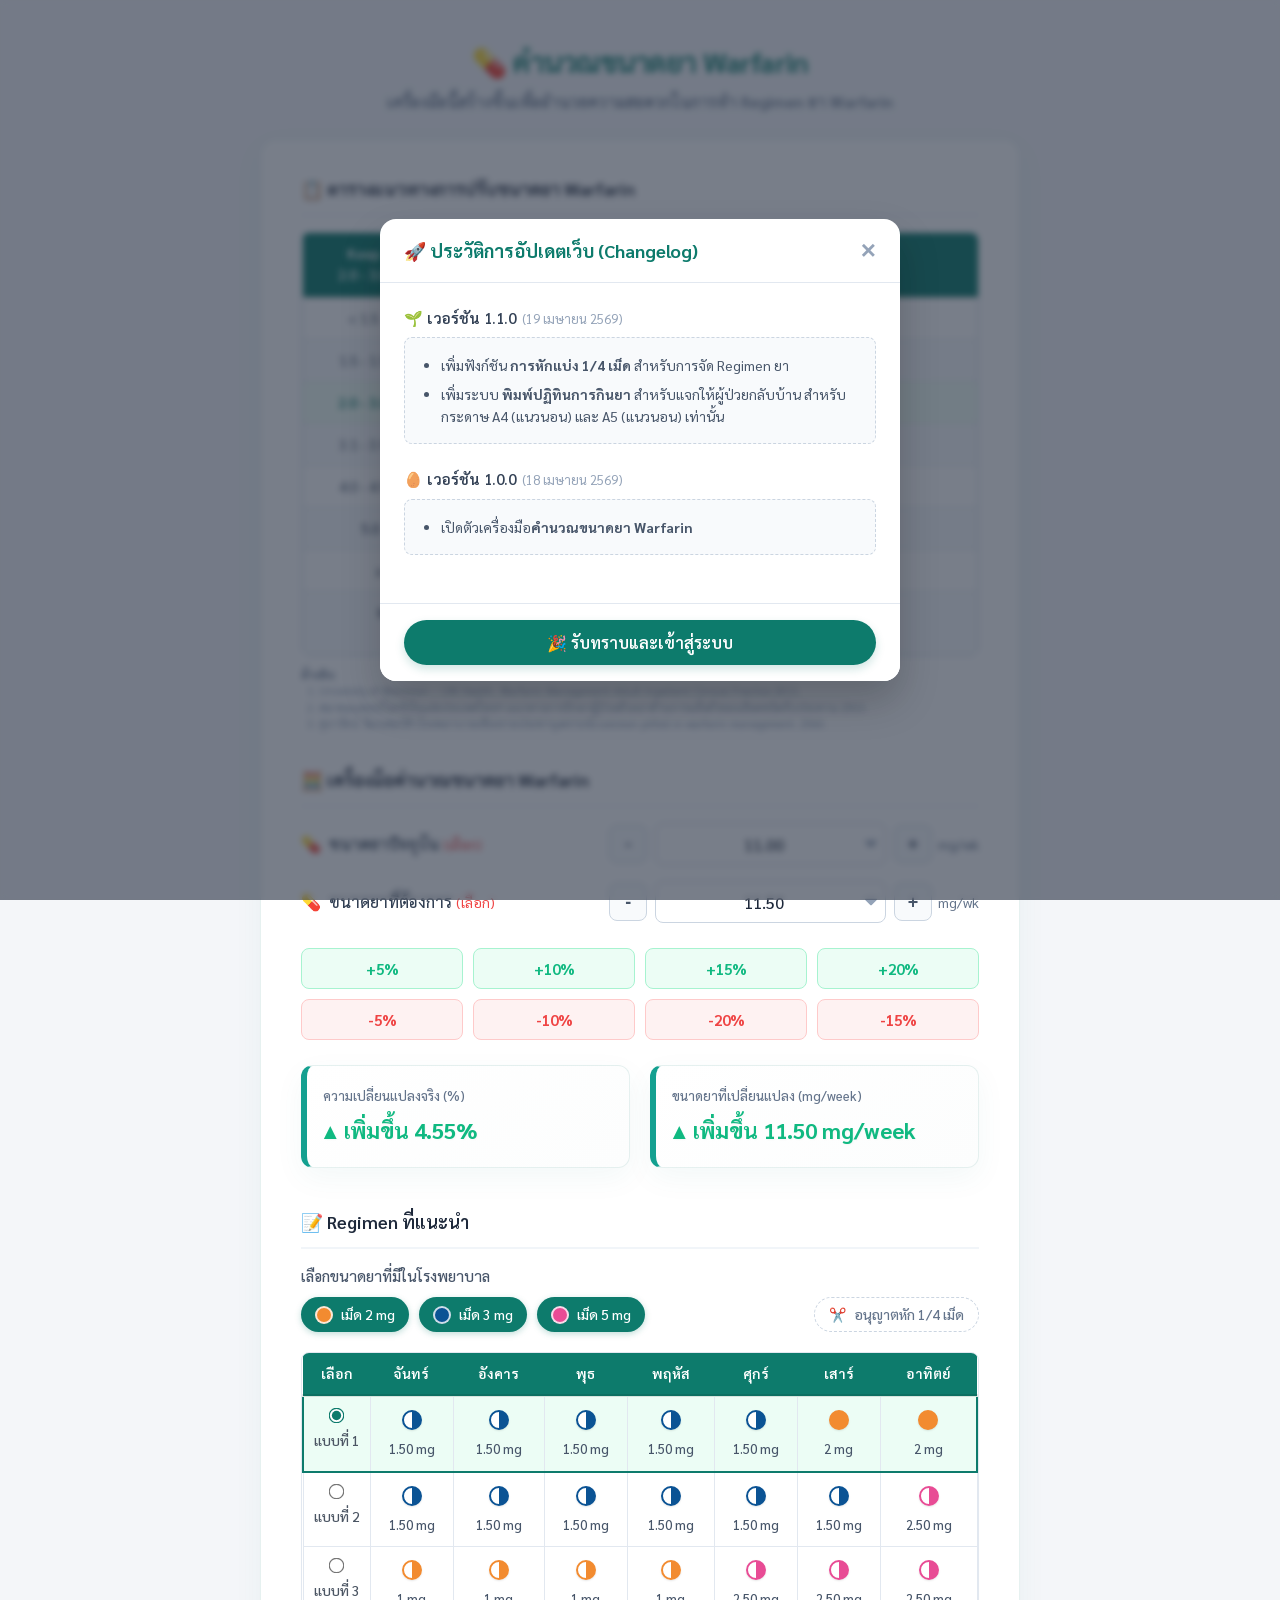
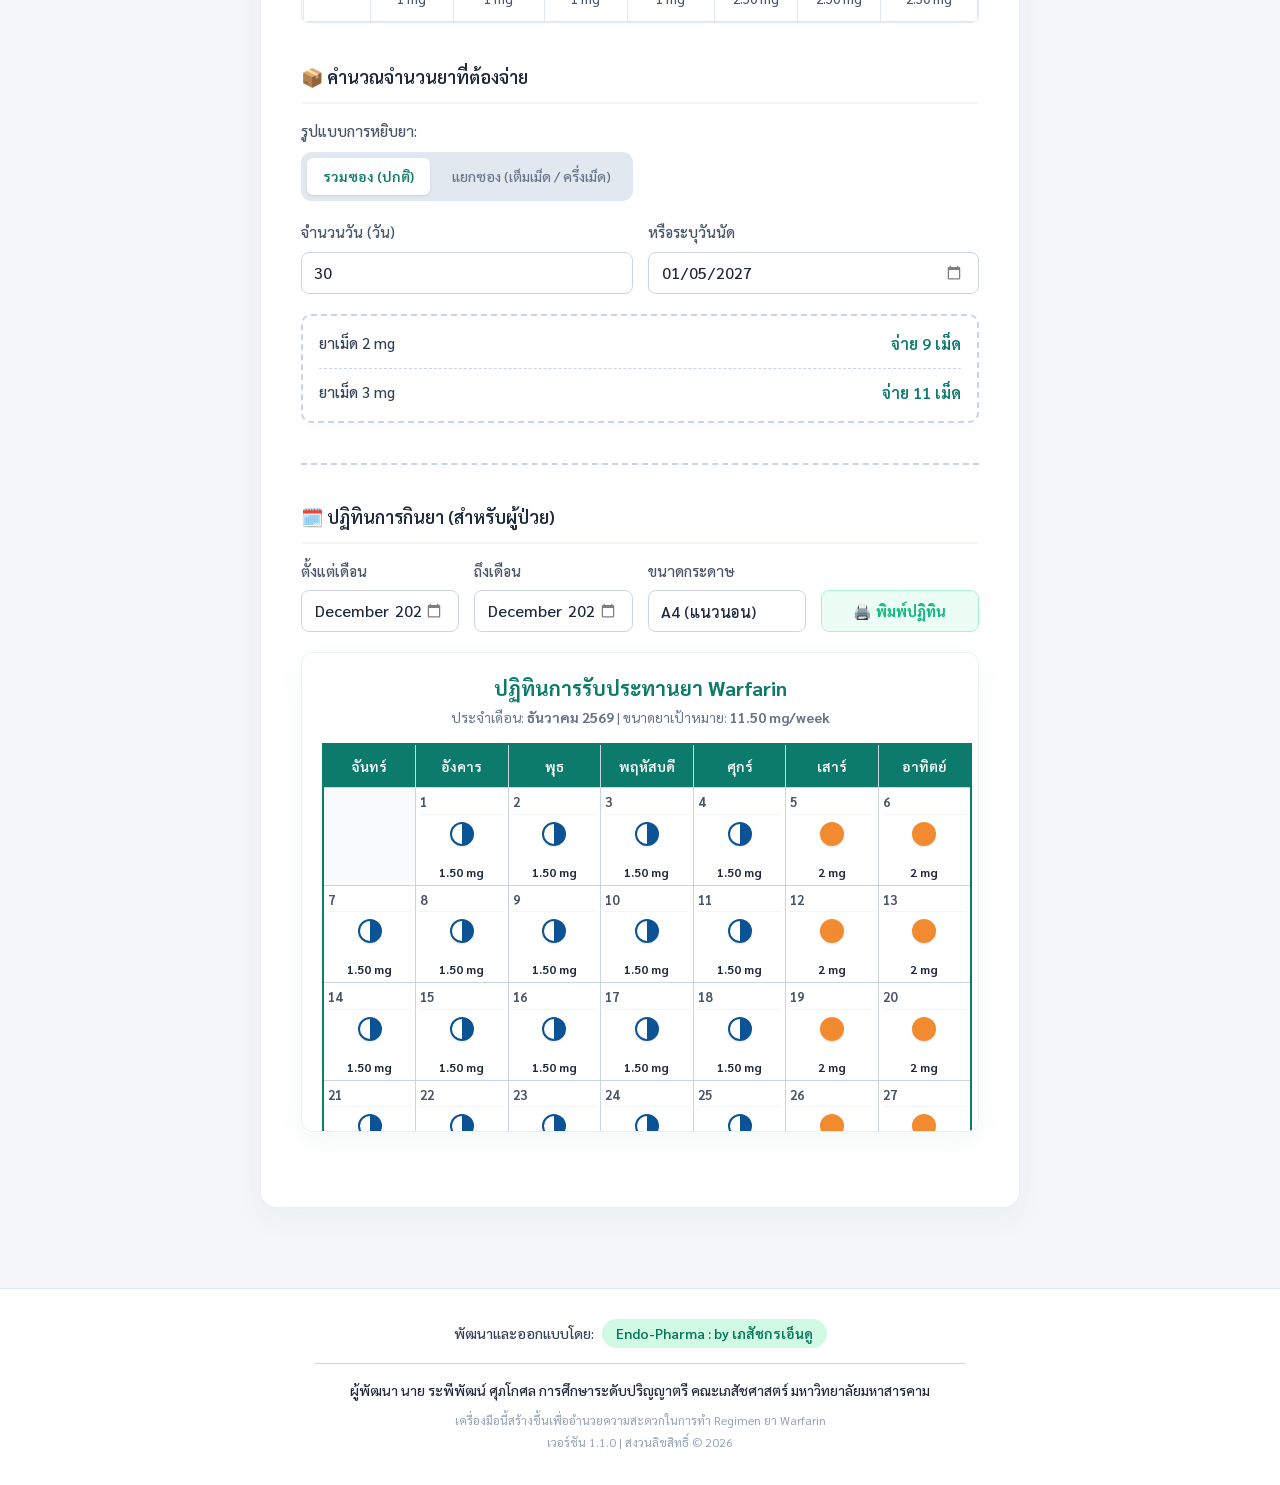
==== Index.html @ ad275bf5 "Add files via upload" ====
<!DOCTYPE html>
<html lang="th">
<head>
    <meta charset="UTF-8">
    <meta name="viewport" content="width=device-width, initial-scale=1.0">
    <title>Warfarin Dose Calculator | ระบบคำนวณขนาดยา Warfarin </title>
    <link href="https://fonts.googleapis.com/css2?family=Sarabun:wght@300;400;500;600;700&display=swap" rel="stylesheet">
    <link rel="stylesheet" href="Assets/CSS/style.css">
    <link rel="icon" type="image/png" sizes="192x192" href="Assets/Images/logo-endo.png">
    <link rel="apple-touch-icon" sizes="180x180" href="Assets/Images/logo-endo.png">
    <link rel="icon" type="image/png" sizes="512x512" href="Assets/Images/logo-endo.png">
</head>
<body>

    <div class="main-header">
        <h1>💊 คำนวณขนาดยา Warfarin</h1>
        <p>เครื่องมือนี้สร้างขึ้นเพื่ออำนวยความสะดวกในการทำ Regimen ยา Warfarin</p>
    </div>

    <div class="calculator-container">

        <div class="guideline-section">
            <div class="guideline-title">📋 ตารางแนวทางการปรับขนาดยา Warfarin</div>
            <div class="table-responsive">
                <table class="guideline-table">
                    <thead>
                        <tr>
                            <th>Keep<br>2.0 - 3.0</th>
                            <th>Keep<br>2.5 - 3.5</th>
                            <th>แนวทางการปรับยา Warfarin</th>
                        </tr>
                    </thead>
                    <tbody>
                        <tr><td>&lt; 1.5</td><td>&lt; 1.9</td><td>เพิ่มขนาดยา 10 - 20 %</td></tr>
                        <tr><td>1.5 - 1.9</td><td>1.9 - 2.4</td><td>เพิ่มขนาดยา 5 - 10 %</td></tr>
                        <tr class="highlight-row"><td>2.0 - 3.0</td><td>2.5 - 3.5</td><td><strong>ใช้ยาขนาดเดิม</strong></td></tr>
                        <tr><td>3.1 - 3.9</td><td>3.6 - 4.5</td><td>ลดขนาดยา 5 - 10 %</td></tr>
                        <tr><td>4.0 - 4.9</td><td>4.6 - 4.9</td><td>Hold 1 day + ลดขนาดยา 10 %</td></tr>
                        <tr><td colspan="2" class="merged-cell">5.0 - 8.9 no Bleeding</td><td>Omit 1 - 2 doses + Vitamin K 1 mg orally</td></tr>
                        <tr><td colspan="2" class="merged-cell">&ge; 9 no Bleeding</td><td>Vitamin K 5 - 10 mg orally</td></tr>
                        <tr><td colspan="2" class="merged-cell">Major Bleeding<br>Any INR</td><td>Vitamin K 10 mg IV plus FFP<br><span class="text-small">Repeat Vitamin K q 12 hr if needed</span></td></tr>
                    </tbody>
                </table>
            </div>
            <div class="references">
                <p><strong>อ้างอิง:</strong></p>
                <ol>
                    <li>University of Wisconsin – UW Health. Warfarin Management-Adult-Inpatient Clinical Practice 2011.</li>
                    <li>สมาคมแพทย์โรคหัวใจแห่งประเทศไทยฯ แนวทางการรักษาผู้ป่วยด้วยยาต้านการแข็งตัวของเลือดชนิดรับประทาน 2553.</li>
                    <li>สุภารัตน์ วัฒนสมบัติ (โรงพยาบาลเชียงรายประชานุเคราะห์) common pitfall in warfarin management. 2560.</li>
                </ol>
            </div>
        </div>
        <div class="guideline-title">🧮 เครื่องมือคำนวณขนาดยา Warfarin</div>
        <div class="input-section">
            <div class="input-row">
                <label for="currentDose"><span class="medical-icon">💊</span> ขนาดยาปัจจุบัน <span class="text-red">(เลือก)</span></label>
                <div class="select-group">
                    <button class="btn-step" onclick="stepDose('currentDose', -0.5)">-</button>
                    <select id="currentDose"></select>
                    <button class="btn-step" onclick="stepDose('currentDose', 0.5)">+</button>
                    <span class="unit">mg/wk</span>
                </div>
            </div>

            <div class="input-row">
                <label for="targetDose"><span class="medical-icon">💊</span> ขนาดยาที่ต้องการ <span class="text-red">(เลือก)</span></label>
                <div class="select-group">
                    <button class="btn-step" onclick="stepDose('targetDose', -0.5)">-</button>
                    <select id="targetDose"></select>
                    <button class="btn-step" onclick="stepDose('targetDose', 0.5)">+</button>
                    <span class="unit">mg/wk</span>
                </div>
            </div>
        </div>

        <div class="button-grid">
            <button class="btn-pct btn-increase" onclick="applyPercent(5)">+5%</button>
            <button class="btn-pct btn-increase" onclick="applyPercent(10)">+10%</button>
            <button class="btn-pct btn-increase" onclick="applyPercent(15)">+15%</button>
            <button class="btn-pct btn-increase" onclick="applyPercent(20)">+20%</button>

            <button class="btn-pct btn-decrease" onclick="applyPercent(-5)">-5%</button>
            <button class="btn-pct btn-decrease" onclick="applyPercent(-10)">-10%</button>
            <button class="btn-pct btn-decrease" onclick="applyPercent(-20)">-20%</button>
            <button class="btn-pct btn-decrease" onclick="applyPercent(-15)">-15%</button>
        </div>

        <div class="results-container">
            <div class="result-card">
                <p>ความเปลี่ยนแปลงจริง (%)</p>
                <h3 id="actualPercent">-</h3>
            </div>
            <div class="result-card">
                <p>ขนาดยาที่เปลี่ยนแปลง (mg/week)</p>
                <h3 id="newDoseDisplay">-</h3>
            </div>
        </div>

        <div class="regimen-wrapper">
            <h3 class="regimen-title">📝 Regimen ที่แนะนำ</h3>

            <div class="pill-selection-text">เลือกขนาดยาที่มีในโรงพยาบาล</div>
            <div class="pill-selectors">
                <label class="pill-checkbox-label active" id="lbl-pill-2">
                    <input type="checkbox" id="chk-2" checked onchange="updatePillState(2)">
                    <div class="pill-icon" style="background-color: #f28b30;"></div>
                    <span>เม็ด 2 mg</span>
                </label>
                <label class="pill-checkbox-label active" id="lbl-pill-3">
                    <input type="checkbox" id="chk-3" checked onchange="updatePillState(3)">
                    <div class="pill-icon" style="background-color: #0b5394;"></div>
                    <span>เม็ด 3 mg</span>
                </label>
                <label class="pill-checkbox-label active" id="lbl-pill-5">
                    <input type="checkbox" id="chk-5" checked onchange="updatePillState(5)">
                    <div class="pill-icon" style="background-color: #e84c95;"></div>
                    <span>เม็ด 5 mg</span>
                </label>
                <label class="quarter-toggle">
                    <input type="checkbox" id="chk-quarter" onchange="updateRegimens(parseFloat(document.getElementById('targetDose').value))">
                    <div class="quarter-btn-content">
                        <span class="quarter-icon">✂️</span>
                        <span>อนุญาตหัก 1/4 เม็ด</span>
                    </div>
                </label>
            </div>

            <div class="table-responsive">
                <table class="regimen-table">
                    <thead>
                        <tr>
                            <th>เลือก</th>
                            <th>จันทร์</th>
                            <th>อังคาร</th>
                            <th>พุธ</th>
                            <th>พฤหัส</th>
                            <th>ศุกร์</th>
                            <th>เสาร์</th>
                            <th>อาทิตย์</th>
                        </tr>
                    </thead>
                    <tbody id="regimen-tbody">
                        </tbody>
                </table>
            </div>
        </div>

        <div class="dispense-wrapper">
            <h3 class="regimen-title">📦 คำนวณจำนวนยาที่ต้องจ่าย</h3>

            <div class="dispense-options">
                <label class="dispense-options-label">รูปแบบการหยิบยา:</label>
                <div class="toggle-group">
                    <input type="radio" id="dispense-combine" name="dispenseType" value="combine" checked onchange="calculateDispense()">
                    <label for="dispense-combine" class="toggle-btn">รวมซอง (ปกติ)</label>

                    <input type="radio" id="dispense-separate" name="dispenseType" value="separate" onchange="calculateDispense()">
                    <label for="dispense-separate" class="toggle-btn">แยกซอง (เต็มเม็ด / ครึ่งเม็ด)</label>
                </div>
            </div>

            <div class="dispense-inputs">
                <div class="input-group">
                    <label for="dispenseDays">จำนวนวัน (วัน)</label>
                    <input type="number" id="dispenseDays" min="1" value="30" oninput="updateDateFromDays()">
                </div>
                <div class="input-group">
                    <label for="dispenseDate">หรือระบุวันนัด</label>
                    <input type="date" id="dispenseDate" onchange="updateDaysFromDate()">
                </div>
            </div>

            <div id="dispenseResult" class="dispense-result-container">
                </div>
        </div>
        <div class="calendar-wrapper no-print">
            <h3 class="regimen-title">🗓️ ปฏิทินการกินยา (สำหรับผู้ป่วย)</h3>

            <div class="dispense-inputs" style="align-items: flex-end; flex-wrap: wrap; gap: 15px;">
                <div class="input-group" style="flex: 1; min-width: 120px;">
                    <label for="startMonth">ตั้งแต่เดือน</label>
                    <input type="month" id="startMonth" onchange="generateCalendar()">
                </div>
                <div class="input-group" style="flex: 1; min-width: 120px;">
                    <label for="endMonth">ถึงเดือน</label>
                    <input type="month" id="endMonth" onchange="generateCalendar()">
                </div>
                <div class="input-group" style="flex: 1; min-width: 120px;">
                    <label for="paperSize">ขนาดกระดาษ</label>
                    <select id="paperSize">
                        <option value="A4">A4 (แนวนอน)</option>
                        <option value="A5">A5 (แนวนอน)</option>
                    </select>
                </div>
                <div class="input-group" style="flex: 1; min-width: 120px;">
                    <button class="btn-pct btn-increase" style="height: 42px; width: 100%;" onclick="printCalendar()">🖨️ พิมพ์ปฏิทิน</button>
                </div>
            </div>
        </div>

        <div id="calendar-print-area">
            <div style="text-align:center; padding: 40px; color:#64748b; font-size: 16px;">
                กรุณากด "คำนวณขนาดยา" ก่อนเพื่อสร้างปฏิทินครับ 💊
            </div>
        </div>

    </div>

    <footer class="main-footer">
        <div class="footer-content">
            <p>พัฒนาและออกแบบโดย: <span class="highlight-green">Endo-Pharma : by เภสัชกรเอ็นดู</span></p>
            <p class="developer-info">ผู้พัฒนา นาย ระพีพัฒน์ ศุภโกศล การศึกษาระดับปริญญาตรี คณะเภสัชศาสตร์ มหาวิทยาลัยมหาสารคาม</p>
            <p class="footer-note">เครื่องมือนี้สร้างขึ้นเพื่ออำนวยความสะดวกในการทำ Regimen ยา Warfarin</p>
            <p class="footer-version">เวอร์ชัน 1.1.0 | สงวนลิขสิทธิ์ © 2026</p>
        </div>
    </footer>

    <div id="changelogModal" class="modal-overlay">
        <div class="changelog-modal">
            <div class="modal-header">
                <h2>🚀 ประวัติการอัปเดตเว็บ (Changelog)</h2>
                <button class="close-modal" onclick="closeChangelog()">&times;</button>
            </div>
            <div class="modal-body">

                <div class="version-header">
                    <span class="version-title">🌱 เวอร์ชัน 1.1.0</span> <span class="version-date">(19 เมษายน 2569)</span>
                </div>
                <div class="version-box box-dashed">
                    <ul>
                        <li>เพิ่มฟังก์ชัน <strong>การหักแบ่ง 1/4 เม็ด</strong> สำหรับการจัด Regimen ยา</li>
                        <li>เพิ่มระบบ <strong>พิมพ์ปฏิทินการกินยา</strong> สำหรับแจกให้ผู้ป่วยกลับบ้าน สำหรับกระดาษ A4 (แนวนอน) และ A5 (แนวนอน) เท่านั้น</li>
                    </ul>
                </div>

                <div class="version-header">
                    <span class="version-title">🥚 เวอร์ชัน 1.0.0</span> <span class="version-date">(18 เมษายน 2569)</span>
                </div>
                <div class="version-box box-dashed">
                    <ul>
                        <li>เปิดตัวเครื่องมือ<strong>คำนวณขนาดยา Warfarin</strong></li>
                    </ul>
                </div>

            </div>
            <div class="modal-footer">
                <button class="btn-acknowledge" onclick="closeChangelog()">🎉 รับทราบและเข้าสู่ระบบ</button>
            </div>
        </div>
    </div>
    <script src="Assets/JS/script.js"></script>
</body>
</html>
---- Assets/CSS/style.css ----
:root {
    /* โทนสีหลัก Clinical Modern */
    --primary-color: #0d7b6c;
    --secondary-color: #14a090;
    --bg-color: #f4f6f9;
    --box-bg: #ffffff;
    --text-color: #334155;
    --text-muted: #64748b;
    --border-color: #e2e8f0;
    --border-radius: 12px;
    --input-radius: 8px;
    --table-header-bg: #f8fafc;
    --highlight-bg: #f0fdf4;
    --footer-text: #94a3b8;
    --red-text: #ef4444;
    --green-text: #10b981;
}

body {
    font-family: 'Sarabun', sans-serif;
    background-color: var(--bg-color);
    color: var(--text-color);
    display: flex;
    flex-direction: column;
    align-items: center;
    min-height: 100vh;
    margin: 0;
    padding: 0;
    font-size: 16px;
    line-height: 1.5;
}

/* --- ส่วนหัวข้อเว็บ --- */
.main-header {
    text-align: center;
    padding: 40px 20px 25px 20px;
    width: 100%;
    box-sizing: border-box;
}

.main-header h1 {
    color: var(--primary-color);
    margin: 0;
    font-size: 28px;
    font-weight: 600;
    letter-spacing: -0.5px;
}

.main-header p {
    color: var(--text-muted);
    margin: 8px 0 0 0;
    font-size: 16px;
    font-weight: 500;
}

/* --- กล่องเนื้อหาหลัก --- */
.calculator-container {
    background-color: var(--box-bg);
    max-width: 760px;
    width: 100%;
    padding: 35px 40px;
    border-radius: 16px;
    box-shadow: 0 10px 30px rgba(13, 123, 108, 0.05);
    border: 1px solid rgba(13, 123, 108, 0.1);
    box-sizing: border-box;
    margin-bottom: 40px;
    overflow-x: hidden;
}

/* --- หัวข้อ Section --- */
.guideline-title, .regimen-title {
    font-size: 18px;
    font-weight: 600;
    color: #1e293b;
    margin-bottom: 16px;
    text-align: left;
    border-bottom: 2px solid #f1f5f9;
    padding-bottom: 12px;
    display: flex;
    align-items: center;
    gap: 8px;
}

.guideline-section { margin-bottom: 35px; }
.regimen-wrapper { margin-top: 40px; }
.dispense-wrapper { margin-top: 40px; }

/* --- ตาราง Guideline และ Regimen --- */
.table-responsive {
    overflow-x: auto;
    border-radius: 8px;
    border: 1px solid var(--border-color);
    box-shadow: 0 1px 2px rgba(0,0,0,0.02);
}

.guideline-table, .regimen-table {
    width: 100%;
    border-collapse: collapse;
    font-size: 14px;
    text-align: center;
    white-space: nowrap;
}

.guideline-table th, .guideline-table td,
.regimen-table th, .regimen-table td {
    border: 1px solid var(--border-color);
}

/* ตกแต่งหัวตาราง */
.guideline-table th, .regimen-table th {
    background-color: var(--primary-color);
    color: #ffffff;
    font-weight: 600;
    padding: 10px 12px;
    border: none;
    border-bottom: 3px solid rgba(0, 0, 0, 0.1);
}

.guideline-table td { padding: 10px 12px; background-color: #ffffff; color: #475569; }
.guideline-table tr:nth-child(even) td { background-color: #f8fafc; }

/* Hover Effect สำหรับตาราง */
.guideline-table tbody tr:hover, .regimen-table tbody tr:hover {
    background-color: var(--highlight-bg);
    transition: background-color 0.2s ease;
}

.highlight-row td { background-color: var(--highlight-bg) !important; color: var(--primary-color); font-weight: 600;}
.merged-cell { font-weight: 500; }
.text-small { font-size: 12px; color: var(--text-muted); }

/* ส่วนอ้างอิง */
.references { margin-top: 12px; font-size: 11px; color: #94a3b8; line-height: 1.3; }
.references p { margin: 0 0 2px 0; color: #64748b; font-weight: 500; font-size: 11px; }
.references ol { margin: 0; padding-left: 18px; }
.references li { margin-bottom: 2px; }

/* --- ส่วน Input กรอกข้อมูล --- */
.input-section { margin-bottom: 25px; }
.input-row { display: flex; align-items: center; justify-content: space-between; margin-bottom: 16px; }
.input-row label { font-size: 16px; font-weight: 500; flex: 1; white-space: nowrap; color: #334155; }
.medical-icon { margin-right: 4px; }
.text-red { color: var(--red-text); font-size: 14px; font-weight: 400; }

.select-group { display: flex; align-items: center; gap: 8px; flex: 1.2; min-width: 0; }

/* ปุ่มบวกลบ */
.btn-step {
    background-color: #f8fafc; color: #475569; border: 1px solid #cbd5e1;
    border-radius: var(--input-radius); width: 38px; height: 38px; font-size: 18px; font-weight: bold;
    display: flex; align-items: center; justify-content: center; cursor: pointer;
    transition: all 0.2s; flex-shrink: 0;
}
.btn-step:hover { background-color: #e2e8f0; color: #0f172a; border-color: #94a3b8; }
.btn-step:active { transform: scale(0.95); }

/* =========================================
   อัปเดต: ตกแต่งช่องกรอกตัวเลข วันที่ และเดือน
   ========================================= */
input[type="number"],
input[type="date"],
input[type="month"],
select {
    -webkit-appearance: none; /* บังคับให้ iOS ไม่ใช้สไตล์เก่าของตัวเอง */
    -moz-appearance: none;
    appearance: none;
    background-color: #fff;
    border: 1px solid #cbd5e1;
    border-radius: var(--input-radius);
    font-family: 'Sarabun', sans-serif;
    font-size: 16px;
    padding: 8px 12px;
    height: 42px;
    transition: all 0.2s;
    box-sizing: border-box;
    color: #1e293b;
    font-weight: 500;
    min-width: 0;
    width: 100%;
}

/* กรณีช่องที่เป็นวันที่/เดือน ให้มี cursor: pointer เพื่อให้รู้ว่ากดได้ */
input[type="date"],
input[type="month"] {
    cursor: pointer;
}

input:focus,
select:focus {
    outline: none;
    border-color: var(--primary-color);
    box-shadow: 0 0 0 3px rgba(13, 123, 108, 0.15);
    background-color: #f8fafc; /* พื้นหลังสว่างขึ้นนิดนึงเวลาพิมพ์/เลือก */
}

/* =========================================
   การปรับแต่งเฉพาะสำหรับ Date / Month Picker
   (รองรับ iOS และ Chrome ให้หน้าตาสมูทขึ้น)
   ========================================= */

/* 1. จัดกึ่งกลางข้อความวันที่ใน iOS Safari ให้เป๊ะขึ้น */
input[type="date"]::-webkit-datetime-edit,
input[type="month"]::-webkit-datetime-edit {
    display: flex;
    align-items: center;
    padding-top: 0;
    color: #1e293b;
    line-height: 1.5;
}

/* 2. ปรับแต่งไอคอนปฏิทินที่ติดมากับ Browser (บน Desktop / Android) ให้ดูละมุน */
input[type="date"]::-webkit-calendar-picker-indicator,
input[type="month"]::-webkit-calendar-picker-indicator {
    background-color: transparent;
    cursor: pointer;
    opacity: 0.5;
    transition: opacity 0.2s ease, transform 0.2s ease;
    padding: 4px;
    border-radius: 4px;
    /* แอบปรับสีไอคอนปฏิทินเดิมให้กลืนกับสีหลักของเรา (ถ้า Browser อนุญาต) */
    filter: hue-rotate(160deg) saturate(1.5);
}

/* เอฟเฟกต์ตอนชี้เมาส์ที่ไอคอนปฏิทิน */
input[type="date"]::-webkit-calendar-picker-indicator:hover,
input[type="month"]::-webkit-calendar-picker-indicator:hover {
    opacity: 1;
    background-color: #f1f5f9;
    transform: scale(1.1);
}

/* ซ่อนปุ่มล้างค่า (Clear button) ใน iOS บางรุ่นที่ทำให้เสียทรง */
input[type="date"]::-webkit-clear-button,
input[type="month"]::-webkit-clear-button {
    display: none;
}

.select-group select {
    flex: 1;
    text-align: center;
    background-image: url("data:image/svg+xml;charset=US-ASCII,%3Csvg%20xmlns%3D%22http%3A%2F%2Fwww.w3.org%2F2000%2Fsvg%22%20width%3D%22292.4%22%20height%3D%22292.4%22%3E%3Cpath%20fill%3D%22%2394a3b8%22%20d%3D%22M287%2069.4a17.6%2017.6%200%200%200-13-5.4H18.4c-5%200-9.3%201.8-12.9%205.4A17.6%2017.6%200%200%200%200%2082.2c0%205%201.8%209.3%205.4%2012.9l128%20127.9c3.6%203.6%207.8%205.4%2012.8%205.4s9.2-1.8%2012.8-5.4L287%2095c3.5-3.5%205.4-7.8%205.4-12.8%200-5-1.9-9.2-5.5-12.8z%22%2F%3E%3C%2Fsvg%3E");
    background-repeat: no-repeat;
    background-position: right 8px top 50%;
    background-size: 12px auto;
    padding-right: 25px;
    cursor: pointer;
}

input:focus, select:focus { outline: none; border-color: var(--primary-color); box-shadow: 0 0 0 3px rgba(13, 123, 108, 0.15); }
.unit { font-size: 14px; color: var(--text-muted); white-space: nowrap; margin-left: -2px; }

/* --- ปุ่ม % --- */
.button-grid { display: grid; grid-template-columns: repeat(4, 1fr); gap: 10px; margin-bottom: 25px; }
.btn-pct {
    padding: 10px 0; border: 1px solid transparent; border-radius: var(--input-radius);
    font-family: 'Sarabun', sans-serif; font-size: 15px; font-weight: 700; cursor: pointer; transition: all 0.15s; white-space: nowrap;
}
.btn-pct:active { transform: scale(0.96); }
.btn-increase { background-color: #ecfdf5; color: var(--green-text); border-color: #a7f3d0; }
.btn-decrease { background-color: #fef2f2; color: var(--red-text); border-color: #fecaca; }
.btn-increase:hover { background-color: var(--green-text); color: white; box-shadow: 0 4px 8px rgba(16, 185, 129, 0.25); border-color: var(--green-text); }
.btn-decrease:hover { background-color: var(--red-text); color: white; box-shadow: 0 4px 8px rgba(239, 68, 68, 0.25); border-color: var(--red-text); }

/* --- กล่องแสดงผลลัพธ์ --- */
.results-container { display: grid; grid-template-columns: repeat(2, minmax(0, 1fr)); gap: 20px; margin-bottom: 30px; }
.result-card {
    background: linear-gradient(145deg, #ffffff, #fcfdfd);
    border: 1px solid rgba(13, 123, 108, 0.1); border-left: 6px solid var(--secondary-color); border-radius: 12px;
    padding: 20px 16px; text-align: left; box-shadow: 0 10px 30px rgba(13, 123, 108, 0.05); position: relative; overflow: hidden; transition: transform 0.2s ease;
}
.result-card:hover { transform: translateY(-2px); }

.result-card p, .result-card h3 { white-space: nowrap; } /* ป้องกันข้อความหลุดบรรทัด */
.result-card p { margin: 0 0 8px 0; font-size: 13px; color: #64748b; font-weight: 500; overflow: hidden; text-overflow: ellipsis; }
.result-card h3 { margin: 0; font-size: 22px; font-weight: 700; display: flex; align-items: center; gap: 6px; text-shadow: 1px 1px 2px rgba(0,0,0,0.03); }

/* ไอคอนพื้นหลังกล่องผลลัพธ์ */
.result-card::after { content: ""; position: absolute; bottom: -10px; right: -10px; width: 65px; height: 65px; opacity: 0.05; background-size: contain; background-repeat: no-repeat; pointer-events: none; }
#actualPercent.result-card::after { background-image: url("data:image/svg+xml;charset=UTF-8,%3Csvg%20xmlns%3D%22http%3A%2F%2Fwww.w3.org%2F2000%2Fsvg%22%20viewBox%3D%220%200%20640%20512%22%3E%3Cpath%20fill%3D%22%2314a090%22%20d%3D%22M537.9%2084.2c-13.1-12.9-33.7-12.6-46.4%20.7L384%20202.7l-94.8-103.9c-12.9-14.1-34.9-13.9-47.5%20.3L16.2%20316.5C5.7%20328.3%200%20343.3%200%20358.8%200%20392%2027%20419.1%2060.1%20419.1c15.5%200%2030.5-5.7%2042.3-16.2L200.7%20302l94.8%20103.9c12.9%2014.1%2034.9%2013.9%2047.5-.3l227.3-253.9c12.9-14.1%2034.9-13.9%2047.5.3L634.6%20338c12.9%2014.1%2034.9%2013.9%2047.5-.3l12.1-13.6c13.1-12.9%2013.3-33.8.4-46.9L537.9%2084.2zM224%20192a64%2064%200%201%200-128%200%2064%2064%200%201%200%20128%200zm288%20224a64%2064%200%201%200-128%200%2064%2064%200%201%200%20128%200z%22%2F%3E%3C%2Fsvg%3E"); }
#newDoseDisplay.result-card::after { background-image: url("data:image/svg+xml;charset=UTF-8,%3Csvg%20xmlns%3D%22http%3A%2F%2Fwww.w3.org%2F2000%2Fsvg%22%20viewBox%3D%220%200%20576%20512%22%3E%3Cpath%20fill%3D%22%2314a090%22%20d%3D%22M112%2096c0-17.7%2014.3-32%2032-32h288c17.7%200%2032%2014.3%2032%2032v32H112V96zM464%20128V96c0-35.3-28.7-64-64-64H144c-35.3%200-64%2028.7-64%2064v32h24c-13.3%200-24%2010.7-24%2024v320c0%2035.3%2028.7%2064%2064%2064h288c35.3%200%2064-28.7%2064-64V184c0-13.3-10.7-24-24-24h24zm-24%20320c0%2013.3-10.7%2024-24-24H144c-13.3%200-24-10.7-24-24V184h320v264zM240%20224c0-13.3-10.7-24-24-24h-16c-13.3%200-24%2010.7-24%2024v16c0%2013.3%2010.7%2024%2024%2024h16c13.3%200%2024-10.7%2024-24v-16zm96%200c0-13.3-10.7-24-24-24h-16c-13.3%200-24%2010.7-24%2024v16c0%2013.3%2010.7%2024%2024%2024h16c13.3%200%2024-10.7%2024-24v-16zm96%200c0-13.3-10.7-24-24-24h-16c-13.3%200-24%2010.7-24%2024v16c0%2013.3%2010.7%2024%2024%2024h16c13.3%200%2024-10.7%2024-24v-16zm-192%2080c0-13.3-10.7-24-24-24h-16c-13.3%200-24%2010.7-24%2024v16c0%2013.3%2010.7%2024%2024%2024h16c13.3%200%2024-10.7%2024-24v-16zm96%200c0-13.3-10.7-24-24-24h-16c-13.3%200-24%2010.7-24%2024v16c0%2013.3%2010.7%2024%2024%2024h16c13.3%200%2024-10.7%2024-24v-16zm96%200c0-13.3-10.7-24-24-24h-16c-13.3%200-24%2010.7-24%2024v16c0%2013.3%2010.7%2024%2024%2024h16c13.3%200%2024-10.7%2024-24v-16z%22%2F%3E%3C%2Fsvg%3E"); }

/* --- ส่วน Regimen --- */
.pill-selection-text { font-size: 15px; font-weight: 500; margin-bottom: 10px; color: #475569; }
.pill-selectors { display: flex; gap: 10px; flex-wrap: wrap; margin-bottom: 20px; }
.pill-checkbox-label { display: flex; align-items: center; background-color: #cbd5e1; color: #475569; padding: 6px 14px; border-radius: 20px; cursor: pointer; transition: all 0.2s; font-size: 14px; font-weight: 500; user-select: none; white-space: nowrap; }
.pill-checkbox-label.active { background-color: var(--primary-color); color: white; box-shadow: 0 2px 6px rgba(13, 123, 108, 0.25); }
.pill-checkbox-label input { display: none; }
.pill-icon { width: 14px; height: 14px; border-radius: 50%; border: 2px solid rgba(255,255,255,0.8); margin-right: 8px; }

/* ตาราง Regimen */
.regimen-table td { padding: 12px 6px; vertical-align: top; height: 100%; background-color: #fff; }
.regimen-table th:first-child { width: 10%; text-align: center; }
.regimen-table tbody tr { transition: background-color 0.2s; height: 1px; }

/* แถวที่ถูกเลือก (Selected Regimen) */
.selected-regimen td { background-color: #ecfdf5 !important; border-top: 2px solid var(--primary-color) !important; border-bottom: 2px solid var(--primary-color) !important; }
.selected-regimen td:first-child { border-left: 2px solid var(--primary-color) !important; }
.selected-regimen td:last-child { border-right: 2px solid var(--primary-color) !important; }

.radio-container { display: flex; flex-direction: column; align-items: center; justify-content: flex-start; height: 100%; cursor: pointer; }
.radio-container input[type="radio"] { transform: scale(1.2); cursor: pointer; accent-color: var(--primary-color); margin: 0; }
.radio-container span { margin-top: auto !important; padding-top: 8px; color: #4b5563; font-weight: 500; font-size: 13px; }

.regimen-cell { display: flex; flex-direction: column; align-items: center; justify-content: flex-start; height: 100%; box-sizing: border-box; }
.pill-graphic { width: 20px; height: 20px; border-radius: 50%; display: inline-block; margin: 1px; box-shadow: 0 1px 2px rgba(0,0,0,0.1); }
.pill-empty { width: 20px; height: 20px; border-radius: 50%; display: inline-block; margin: 1px; background-color: transparent; border: 2px dashed #cbd5e1; box-sizing: border-box; }

.dose-text { font-size: 13px; font-weight: 500; color: #475569; margin-top: auto; padding-top: 8px; }
.dose-empty-text { font-size: 13px; font-weight: 500; color: #94a3b8; margin-top: auto; padding-top: 8px; }

/* --- ส่วน Dispense ตัวเลือกซองยา --- */
.dispense-options { margin-bottom: 20px; }
.dispense-options-label { font-size: 15px; font-weight: 500; color: #475569; display: block; margin-bottom: 10px; }

.toggle-group { display: flex; gap: 6px; flex-wrap: wrap; background-color: #e2e8f0; padding: 6px; border-radius: 10px; width: fit-content; }
.toggle-group input[type="radio"] { display: none; }
.toggle-btn { padding: 8px 16px; color: #64748b; border-radius: 6px; font-size: 14px; font-weight: 500; cursor: pointer; transition: all 0.2s; user-select: none; white-space: nowrap; }
.toggle-group input[type="radio"]:checked + .toggle-btn { background-color: #fff; color: var(--primary-color); font-weight: 600; box-shadow: 0 1px 3px rgba(0,0,0,0.1); }

.dispense-inputs { display: flex; gap: 15px; margin-bottom: 20px; }
.dispense-inputs .input-group { flex: 1; display: flex; flex-direction: column; gap: 8px; }
.dispense-inputs label { font-size: 15px; font-weight: 500; color: #475569; white-space: nowrap; }
.dispense-inputs input { width: 100%; height: 42px; }

/* กรอบสรุปการจ่ายยาแบบมีเส้นประ */
.dispense-result-container { background-color: #ffffff; border-radius: 10px; padding: 16px; border: 2px dashed #cbd5e1; box-shadow: 0 4px 15px rgba(0, 0, 0, 0.02); }
.pill-total-item { display: flex; align-items: center; justify-content: space-between; padding: 12px 0; border-bottom: 1px dashed #cbd5e1; }
.pill-total-item:last-child { border-bottom: none; padding-bottom: 0; }
.pill-total-item:first-child { padding-top: 0; }
.pill-total-label { display: flex; align-items: center; gap: 10px; font-weight: 500; font-size: 15px; white-space: nowrap; color: #334155; }
.sub-text-half { font-size: 12px; color: #64748b; background-color: #fff; padding: 2px 6px; border-radius: 4px; border: 1px solid #e2e8f0; margin-left: 6px; font-weight: 400; }
.exact-amount { font-size: 13px; color: #94a3b8; margin-right: 8px; white-space: nowrap; }
.dispense-highlight { font-size: 16px; font-weight: 600; color: var(--primary-color); white-space: nowrap; }

/* --- Footer --- */
.main-footer {
    background-color: #ffffff; /* พื้นหลังสีขาวเต็มแถบตามรูป */
    width: 100%;
    padding: 30px 20px;
    box-sizing: border-box;
    margin-top: 40px; /* ดันให้ห่างจากกล่องคำนวณด้านบน */
    text-align: center;
    border-top: 1px solid #e2e8f0; /* เส้นขอบบางๆ ด้านบนสุดของ Footer */
}

.footer-content {
    max-width: 800px;
    margin: 0 auto;
}

.main-footer p {
    margin: 0 0 6px 0;
    font-size: 14px;
    color: #475569;
}

/* บรรทัดแรก: พัฒนาและออกแบบโดย */
.main-footer p:first-child {
    color: #334155;
    font-weight: 500;
    padding-bottom: 16px; /* ระยะห่างก่อนถึงเส้นคั่น */
    margin-bottom: 16px;
    position: relative;
    display: flex;
    align-items: center;
    justify-content: center;
    flex-wrap: wrap; /* เผื่อในมือถือให้ปัดบรรทัดได้ */
    gap: 8px;
}

/* เส้นคั่นแนวนอนใต้บรรทัดแรก */
.main-footer p:first-child::after {
    content: "";
    position: absolute;
    bottom: 0;
    left: 50%;
    transform: translateX(-50%);
    width: 100%;
    max-width: 650px; /* ความยาวของเส้นคั่นตามรูป */
    height: 1px;
    background-color: #cbd5e1;
}

/* ป้ายชื่อ Endo-Pharma */
.highlight-green {
    background-color: #d1fae5; /* พื้นหลังสีเขียวมิ้นต์ */
    padding: 4px 14px;
    border-radius: 20px; /* ขอบมนเป็นแคปซูล */
    font-weight: 600;
    color: #047857; /* ตัวหนังสือสีเขียวเข้ม */
}

/* ข้อมูลผู้พัฒนา (บรรทัดที่ 2) */
.developer-info {
    font-size: 14px !important;
    color: #1e293b !important; /* สีเทาเข้มเกือบดำตามรูป */
    font-weight: 500;
    margin-bottom: 10px !important;
}

/* หมายเหตุและเวอร์ชัน (บรรทัดที่ 3 และ 4) */
.footer-note, .footer-version {
    font-size: 12px !important;
    color: #94a3b8 !important; /* สีเทาอ่อน */
    margin-bottom: 4px !important;
}

/* --- 📱 Responsive (Mobile) ปรับแต่งสำหรับ Footer --- */
@media (max-width: 600px) {
    .main-footer { padding: 25px 15px; }
    .main-footer p:first-child { font-size: 13px; }
    .highlight-green { padding: 2px 10px; font-size: 12px; }
    .developer-info { font-size: 12px !important; line-height: 1.5; }
    .footer-note, .footer-version { font-size: 11px !important; }
}

/* =========================================
   📱 Responsive (Mobile) ยุบรวมการตั้งค่าทั้งหมด
   ========================================= */
@media (max-width: 600px) {
    body { font-size: 15px; }
    .main-header h1 { font-size: 24px; }
    .main-header p { font-size: 14px; }
    .calculator-container { padding: 24px 16px; margin-bottom: 20px; border-radius: 12px; }

    /* Inputs */
    .input-row { flex-direction: column; align-items: flex-start; gap: 8px; }
    .select-group { width: 100%; gap: 6px; }
    .select-group select { font-size: 15px; padding-right: 20px; }
    .unit { font-size: 13px; }
    .button-grid { gap: 8px; }
    .btn-pct { font-size: 13px; padding: 8px 0; }

    /* Results Dashboard */
    .results-container { gap: 8px; }
    .result-card { padding: 15px 10px; }
    .result-card p { font-size: 10px; letter-spacing: -0.3px; }
    .result-card h3 { font-size: 15px; gap: 4px; }

    /* Tables & Typography */
    .guideline-title, .regimen-title { font-size: 16px; }
    .guideline-table { font-size: 12px; }
    .guideline-table th, .guideline-table td { padding: 8px 6px; }
    .text-small { font-size: 10px; }
    .regimen-table { font-size: 12px; }
    .regimen-table th, .regimen-table td { padding: 8px 4px; }
    .dose-text, .dose-empty-text { font-size: 11px; }
    .pill-graphic, .pill-empty { width: 16px; height: 16px; }
    .radio-container span { font-size: 11px; padding-top: 6px; }
    .radio-container input[type="radio"] { transform: scale(1); }
    .references { font-size: 10px; line-height: 1.2; }
    .references p { font-size: 10px; }

    /* Dispense Mobile */
    .toggle-group { width: 100%; display: grid; grid-template-columns: 1fr 1fr; gap: 4px; padding: 4px; box-sizing: border-box; }
    .toggle-btn { font-size: 10.5px; padding: 10px 4px; text-align: center; letter-spacing: -0.2px; width: 100%; box-sizing: border-box; }
    .dispense-inputs { flex-direction: column; gap: 15px; }
    .pill-total-item { flex-direction: column; align-items: flex-start; gap: 8px; }
    .pill-total-item > div:last-child { width: 100%; display: flex; justify-content: space-between; align-items: center; }

    /* Footer Mobile */
    .main-footer p { font-size: 12px; }
    .developer-info, .footer-note, .footer-version { font-size: 11px; }
}

@media (max-width: 400px) {
    .calculator-container { padding: 15px 12px; }
    .guideline-table { font-size: 11px; }
    .regimen-table { font-size: 11px; }
    .btn-step { width: 34px; height: 34px; font-size: 16px; }
    .result-card p { font-size: 9px; }
    .result-card h3 { font-size: 13px; }
    .toggle-btn { font-size: 9px; padding: 8px 2px; }
}

/* =========================================
   ตกแต่งปุ่ม 1/4 เม็ด
   ========================================= */
.quarter-toggle {
    margin-left: auto; /* ดันปุ่มไปชิดขวา */
    cursor: pointer;
}
.quarter-toggle input {
    display: none; /* ซ่อน Checkbox มาตรฐาน */
}
.quarter-btn-content {
    display: flex; align-items: center; gap: 8px;
    background-color: #fff;
    color: #64748b;
    border: 1px dashed #cbd5e1;
    padding: 6px 14px;
    border-radius: 20px;
    font-size: 14px;
    font-weight: 500;
    transition: all 0.2s ease;
    user-select: none;
}
.quarter-toggle input:checked + .quarter-btn-content {
    background-color: #ecfdf5; /* พื้นหลังสีเขียวอ่อนตอนกด */
    color: var(--primary-color);
    border: 1px solid var(--primary-color);
    box-shadow: 0 2px 8px rgba(13, 123, 108, 0.15);
}
.quarter-toggle:hover .quarter-btn-content {
    border-color: #94a3b8;
}
.quarter-toggle input:checked + .quarter-btn-content .quarter-icon {
    transform: scale(1.1); /* ขยายไอคอนกรรไกรนิดนึงเวลากด */
}

/* =========================================
   หน้าตาปฏิทิน (Preview บนหน้าเว็บให้เหมือนกระดาษ)
   ========================================= */
.calendar-wrapper { margin-top: 40px; border-top: 2px dashed #cbd5e1; padding-top: 20px;}

#calendar-print-area {
    display: none; /* ถูกควบคุมการโชว์ด้วย JS (display: flex) */
    flex-direction: column; /* ให้เนื้อหาเรียงลงมา และตารางยืดได้ */
    margin: 20px auto 40px auto;
    background: #fff;
    padding: 15px 20px;
    border-radius: 2px; /* ขอบคมๆ เหมือนแผ่นกระดาษ */
    border: 1px solid #ccc;
    box-shadow: 0 4px 15px rgba(0, 0, 0, 0.15);
    width: 100%;
    max-width: 900px; /* ขยายให้กว้างขึ้น เพื่อให้ดูเป็นแนวนอน */
    aspect-ratio: 297 / 210; /* 🔴 ล็อกสัดส่วนให้เป็นกระดาษ A4 แนวนอนเป๊ะๆ */
    box-sizing: border-box;
}

.cal-header {
    text-align: center;
    margin-bottom: 10px;
    flex-shrink: 0; /* ป้องกันไม่ให้หัวกระดาษถูกบีบ */
}
.cal-header h2 { margin: 0; color: var(--primary-color); font-size: 20px; }
.cal-header p { margin: 4px 0 0 0; color: #64748b; font-size: 14px; }

.cal-grid {
    width: 100%;
    flex-grow: 1; /* 🔴 สั่งให้ตารางยืดขยายจนเต็มความสูงกระดาษที่เหลือ */
    border-collapse: collapse;
    border: 2px solid var(--primary-color);
    table-layout: fixed;
    background-color: #fff;
}

.cal-grid th, .cal-grid td { border: 1px solid #cbd5e1; }

.cal-day-name {
    background-color: var(--primary-color);
    color: white;
    text-align: center;
    font-weight: 600;
    padding: 5px;
    font-size: 13px;
    height: 30px;
}

.cal-cell {
    height: auto; /* ให้ตารางจัดการความสูงช่องเอง */
    vertical-align: top;
    padding: 4px;
    background-color: #fff;
    overflow: hidden;
}
.cal-cell.empty { background-color: #f8fafc; }

.cal-date {
    font-weight: bold;
    font-size: 13px;
    color: #475569;
    text-align: left;
    border-bottom: 1px solid #f1f5f9;
    padding-bottom: 2px;
    margin-bottom: 4px;
}

.cal-pill-area {
    display: flex; flex-direction: column; align-items: center; justify-content: flex-start; gap: 2px;
}

/* =========================================
   หน้าตาพรีวิวปฏิทินบนหน้าเว็บ
   ========================================= */
.calendar-wrapper { margin-top: 40px; border-top: 2px dashed #cbd5e1; padding-top: 20px;}

#calendar-print-area {
    display: flex; /* ให้แสดงกล่องตลอดเวลา */
    flex-direction: column;
    gap: 30px;
    margin: 20px auto 40px auto;
    width: 100%;
    max-width: 800px;
    background: #fff;
    padding: 20px;
    border-radius: 12px;
    border: 1px solid rgba(13, 123, 108, 0.1);
    box-shadow: 0 10px 30px rgba(13, 123, 108, 0.05);
    box-sizing: border-box;
    overflow-x: auto;
}

.month-page-wrapper {
    width: 100%;
}

.cal-header { text-align: center; margin-bottom: 15px; }
.cal-header h2 { margin: 0; color: var(--primary-color); font-size: 20px; }
.cal-header p { margin: 4px 0 0 0; color: #64748b; font-size: 14px; }

.cal-grid { width: 100%; min-width: 650px; border-collapse: collapse; border: 2px solid var(--primary-color); table-layout: fixed;}
.cal-grid th, .cal-grid td { border: 1px solid #cbd5e1; }
.cal-day-name { background-color: var(--primary-color); color: white; text-align: center; font-weight: 600; padding: 6px; font-size: 14px; }
.cal-cell { vertical-align: top; padding: 4px; background-color: #fff; height: 80px; }
.cal-cell.empty { background-color: #f8fafc; }
.cal-date { font-weight: bold; font-size: 13px; color: #475569; border-bottom: 1px solid #f1f5f9; padding-bottom: 2px; margin-bottom: 6px; }
.cal-pill-area { display: flex; flex-direction: column; align-items: center; gap: 4px; }

/* =========================================
   ปรับแต่งส่วนตั้งค่าปฏิทิน (มุมมองโทรศัพท์)
   ========================================= */
@media (max-width: 600px) {
    /* ล้างค่า inline-style เดิมที่ทำให้เพี้ยนไปชิดขวา และเปลี่ยนเป็นระบบ Grid */
    .calendar-wrapper .dispense-inputs {
        display: grid !important;
        grid-template-columns: 1fr 1fr; /* จัดเป็น 2 คอลัมน์ (เดือนเริ่ม-เดือนจบ / กระดาษ-ปุ่ม) */
        gap: 15px 10px !important;
        align-items: flex-end !important; /* ให้กล่องเสมอกันด้านล่าง */
    }

    /* รีเซ็ตขนาดกล่องและบังคับให้จัดชิดซ้าย */
    .calendar-wrapper .input-group {
        min-width: 0 !important;
        width: 100%;
        align-items: flex-start !important;
    }

    .calendar-wrapper .input-group label {
        font-size: 13px;
        margin-bottom: 4px;
        text-align: left;
        width: 100%;
    }
}

/* สำหรับมือถือจอเล็กมาก (เช่น หน้าจอแคบกว่า 400px) ให้ช่องขนาดกระดาษและปุ่มยายเต็มบรรทัด */
@media (max-width: 400px) {
    .calendar-wrapper .input-group:nth-child(3),
    .calendar-wrapper .input-group:nth-child(4) {
        grid-column: span 2;
    }
}

/* =========================================
   หน้าต่าง Changelog Modal
   ========================================= */
.modal-overlay {
    position: fixed;
    top: 0; left: 0; width: 100vw; height: 100vh;
    background: rgba(30, 41, 59, 0.6); /* พื้นหลังสีเทาเข้มโปร่งแสง */
    display: none; /* ซ่อนไว้เป็นค่าเริ่มต้น */
    align-items: center; justify-content: center;
    z-index: 10000;
    backdrop-filter: blur(3px); /* เบลอพื้นหลังเล็กน้อย */
}

.changelog-modal {
    background: #ffffff;
    width: 90%;
    max-width: 520px;
    border-radius: 16px;
    box-shadow: 0 20px 40px rgba(0, 0, 0, 0.2);
    display: flex;
    flex-direction: column;
    max-height: 85vh; /* ไม่ให้ล้นจอในมือถือ */
    overflow: hidden;
    animation: modalPop 0.3s cubic-bezier(0.175, 0.885, 0.32, 1.275);
}

@keyframes modalPop {
    0% { transform: scale(0.9); opacity: 0; }
    100% { transform: scale(1); opacity: 1; }
}

.modal-header {
    display: flex; justify-content: space-between; align-items: center;
    padding: 18px 24px;
    border-bottom: 1px solid #e2e8f0;
}

.modal-header h2 {
    margin: 0; font-size: 18px; font-weight: 700; color: var(--primary-color);
    display: flex; align-items: center; gap: 8px;
}

.close-modal {
    background: none; border: none; font-size: 26px; font-weight: bold; color: #94a3b8;
    cursor: pointer; transition: color 0.2s; padding: 0; line-height: 1;
}
.close-modal:hover { color: #ef4444; }

.modal-body {
    padding: 24px;
    overflow-y: auto;
}

/* ปรับแต่ง Scrollbar ใน Modal ให้สวยเหมือนในรูป */
.modal-body::-webkit-scrollbar { width: 8px; }
.modal-body::-webkit-scrollbar-track { background: #f1f5f9; border-radius: 4px; }
.modal-body::-webkit-scrollbar-thumb { background: #94a3b8; border-radius: 4px; }
.modal-body::-webkit-scrollbar-thumb:hover { background: #64748b; }

.version-header {
    margin-bottom: 8px; font-size: 15px; font-weight: 600;
    display: flex; align-items: baseline; gap: 6px;
}
.version-title { color: #334155; }
.version-title.new-version { color: var(--primary-color); }
.version-date { color: #94a3b8; font-size: 13px; font-weight: 400; }

.version-box {
    padding: 16px; border-radius: 8px; margin-bottom: 24px;
    font-size: 14px; color: #475569; line-height: 1.6;
}
.box-solid { border: 1px solid #cbd5e1; background: #ffffff; }
.box-dashed { border: 1px dashed #cbd5e1; background: #f8fafc; }

.version-box ul { margin: 0; padding-left: 20px; }
.version-box li { margin-bottom: 6px; }
.version-box li:last-child { margin-bottom: 0; }

.modal-footer {
    padding: 16px 24px; border-top: 1px solid #e2e8f0;
    background: #ffffff;
}

.btn-acknowledge {
    width: 100%; padding: 12px; border-radius: 24px; border: none;
    background-color: var(--primary-color); color: white; font-size: 16px; font-weight: 600;
    font-family: 'Sarabun', sans-serif; cursor: pointer; transition: background-color 0.2s;
    box-shadow: 0 4px 10px rgba(13, 123, 108, 0.2);
}
.btn-acknowledge:hover { background-color: var(--secondary-color); }

/* Class สำหรับเปิด Modal ด้วย JS */
.show-modal { display: flex !important; }
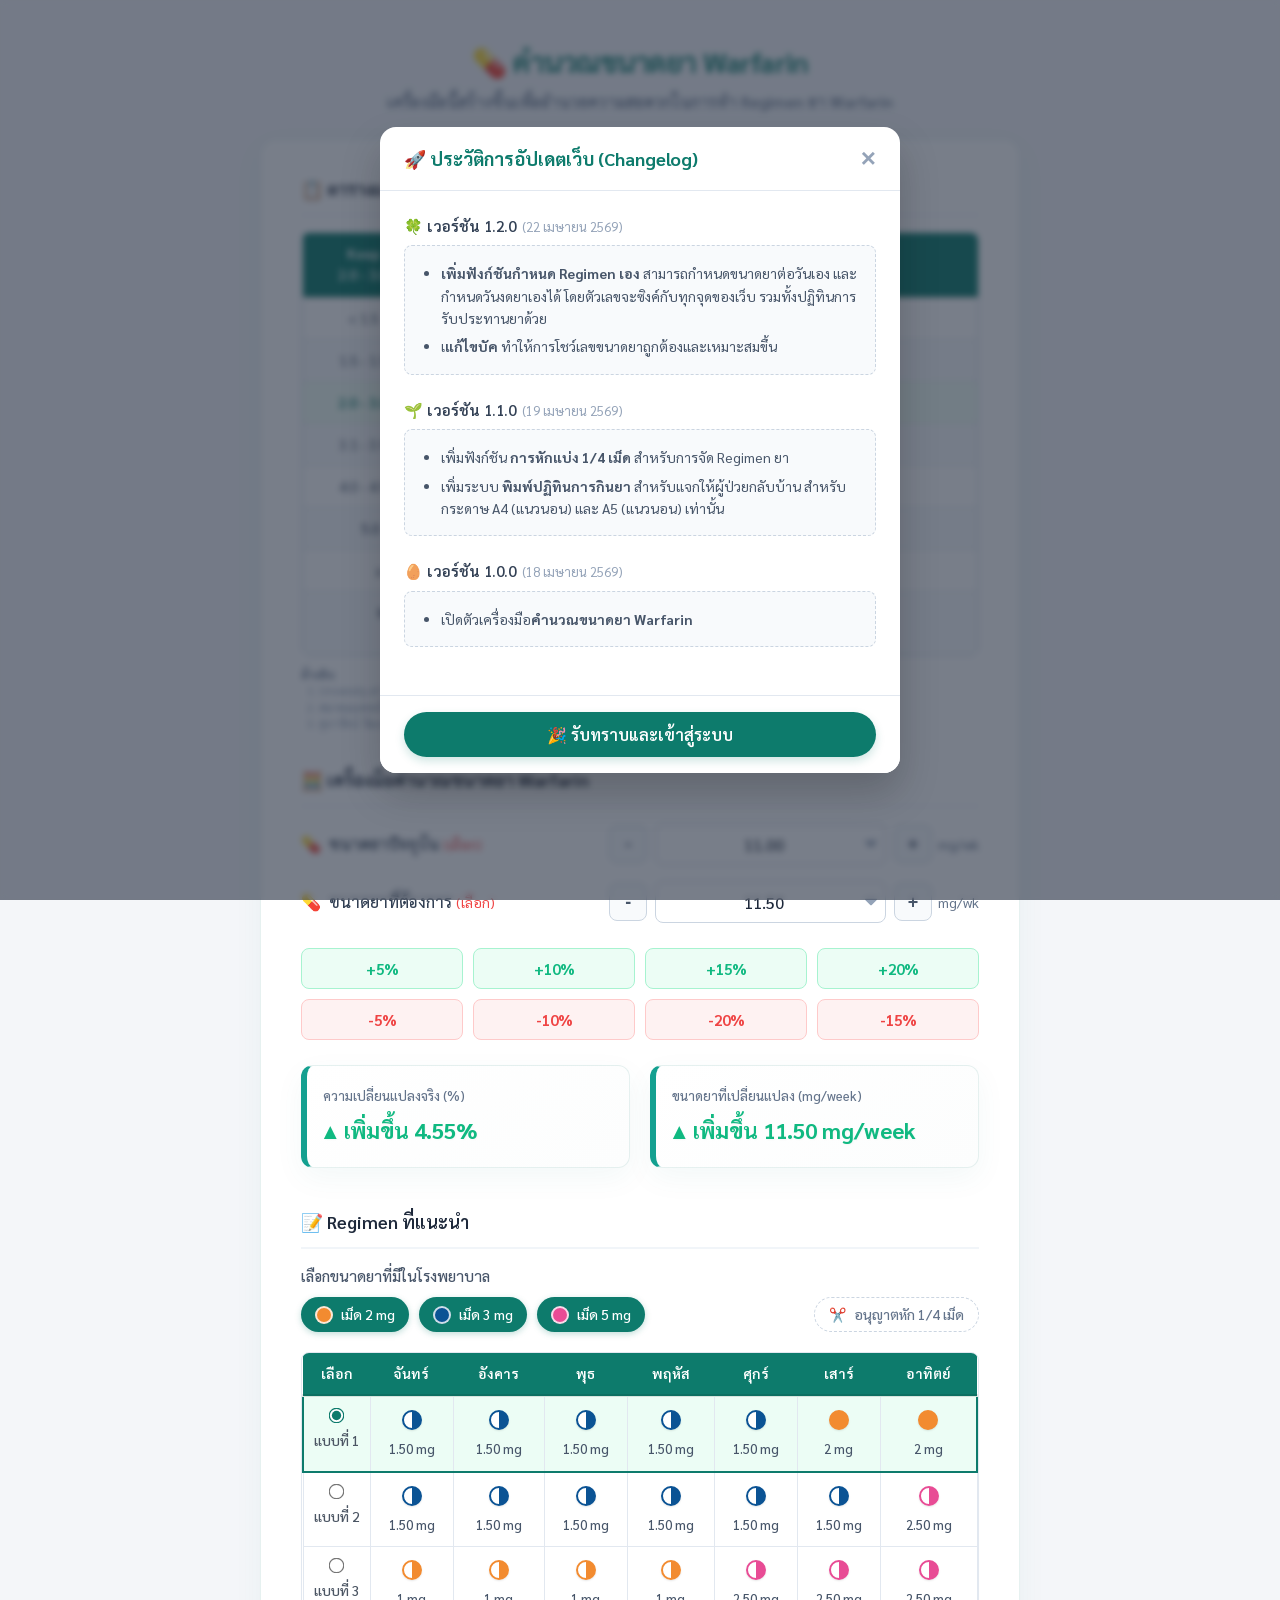
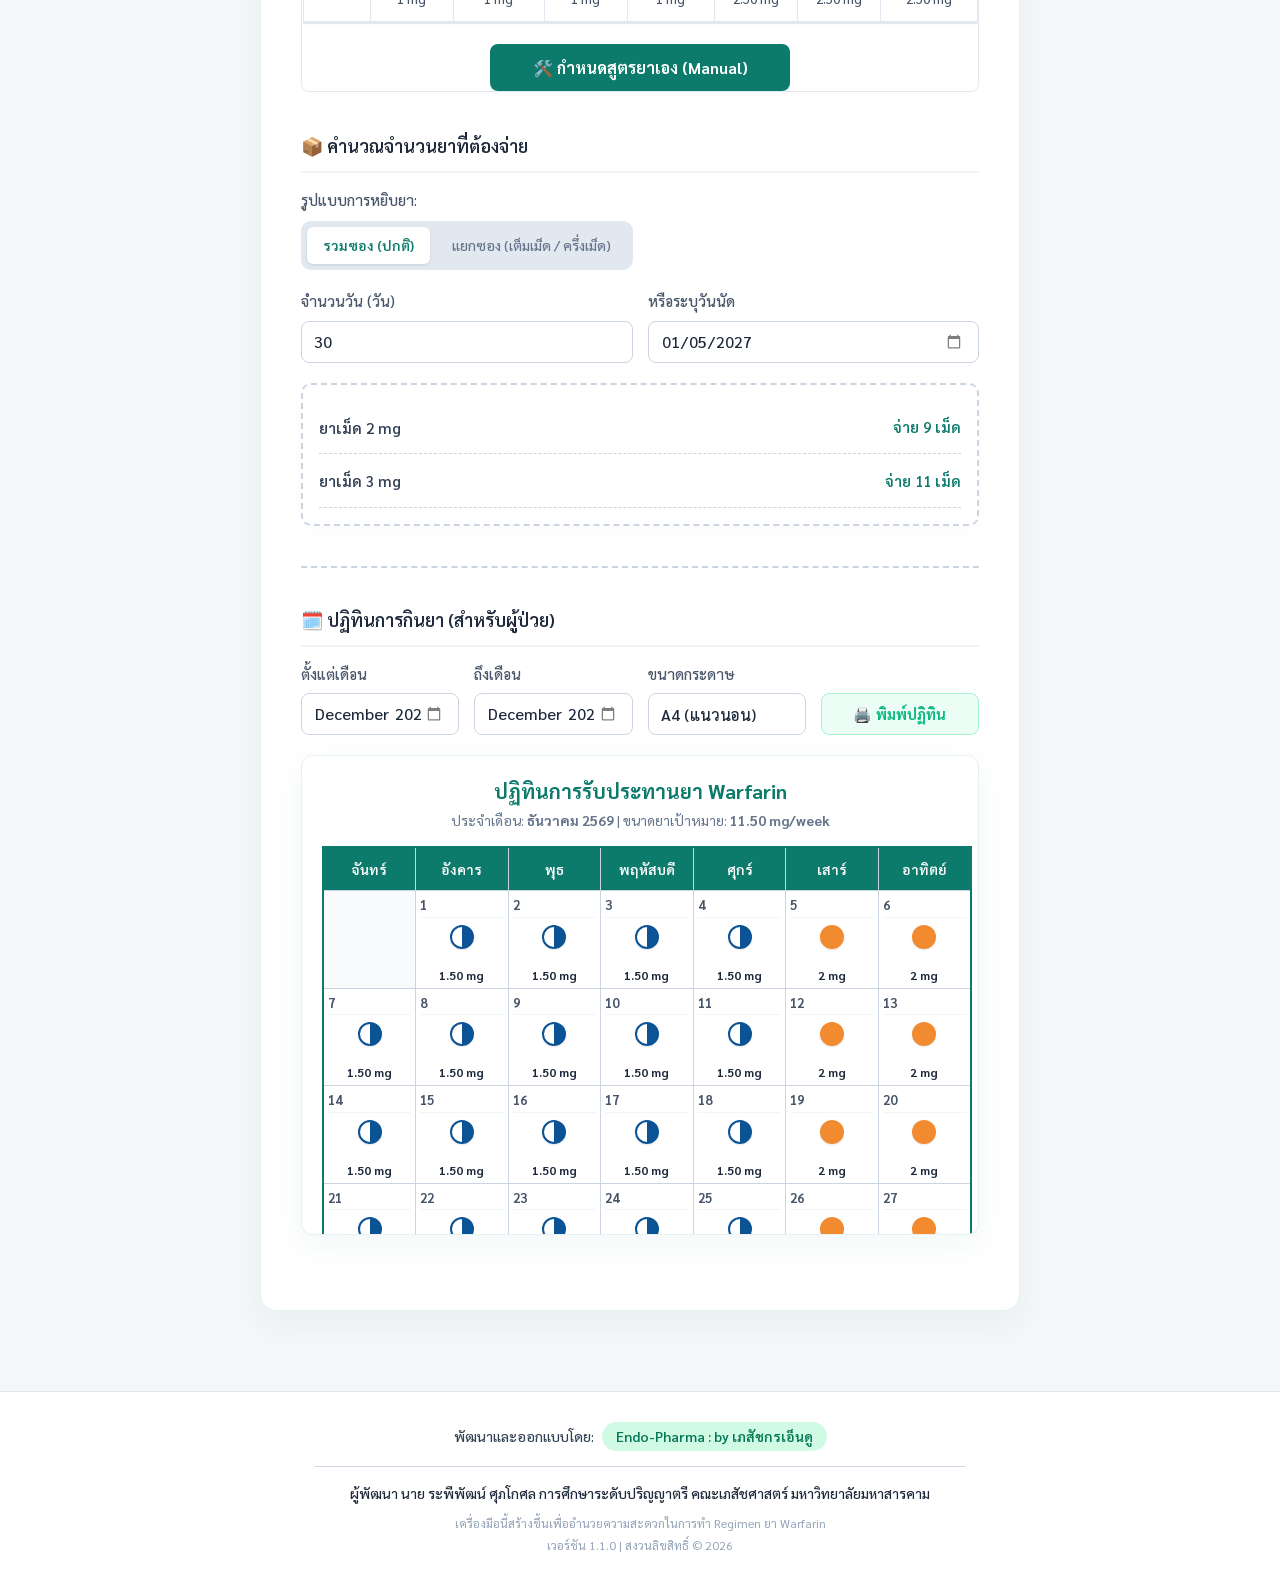
==== commit 52f16da0: "Add files via upload" ====
--- a/Index.html
+++ b/Index.html
@@ -143,6 +143,14 @@
                     <tbody id="regimen-tbody">
                         </tbody>
                 </table>
+                    <div class="table-responsive">
+                        <table class="regimen-table"></table>
+                    </div>
+                    <div style="text-align: center; margin-top: 20px;">
+                        <button class="btn-pct" style="background-color: var(--primary-color); color: white; padding: 12px 24px; font-size: 16px; width: 100%; max-width: 300px;" onclick="openCustomModal()">
+                            🛠️ กำหนดสูตรยาเอง (Manual)
+                        </button>
+                    </div>
             </div>
         </div>
 
@@ -225,6 +233,16 @@
             <div class="modal-body">
 
                 <div class="version-header">
+                    <span class="version-title">🍀 เวอร์ชัน 1.2.0</span> <span class="version-date">(22 เมษายน 2569)</span>
+                </div>
+                <div class="version-box box-dashed">
+                    <ul>
+                        <li><strong>เพิ่มฟังก์ชันกำหนด Regimen เอง </strong> สามารถกำหนดขนาดยาต่อวันเอง และกำหนดวันงดยาเองได้ โดยตัวเลขจะซิงค์กับทุกจุดของเว็บ รวมทั้งปฏิทินการรับประทานยาด้วย</li>
+                        <li>เ<strong>แก้ไขบัค</strong> ทำให้การโชว์เลขขนาดยาถูกต้องและเหมาะสมขึ้น</li>
+                    </ul>
+                </div>
+
+                <div class="version-header">
                     <span class="version-title">🌱 เวอร์ชัน 1.1.0</span> <span class="version-date">(19 เมษายน 2569)</span>
                 </div>
                 <div class="version-box box-dashed">
@@ -242,10 +260,26 @@
                         <li>เปิดตัวเครื่องมือ<strong>คำนวณขนาดยา Warfarin</strong></li>
                     </ul>
                 </div>
-
             </div>
             <div class="modal-footer">
                 <button class="btn-acknowledge" onclick="closeChangelog()">🎉 รับทราบและเข้าสู่ระบบ</button>
+            </div>
+        </div>
+    </div>
+    <div id="customRegimenModal" class="modal-overlay">
+        <div class="changelog-modal" style="max-width: 400px;">
+            <div class="modal-header">
+                <h2>🛠️ กำหนดสูตรยาเอง</h2>
+                <button class="close-modal" onclick="closeCustomModal()">&times;</button>
+            </div>
+            <div class="modal-body" style="padding: 20px;">
+                <p style="margin-top: 0; color: #64748b; font-size: 14px; text-align: center;">ตัวเลือกจะอ้างอิงจากเม็ดยาที่มีในโรงพยาบาล</p>
+                <div id="custom-days-container" style="display: flex; flex-direction: column; gap: 10px;">
+                    </div>
+            </div>
+            <div class="modal-footer" style="display: flex; flex-direction: column; align-items: center; gap: 15px;">
+                <h3 id="custom-total-display" style="margin: 0; color: var(--primary-color); font-size: 22px;">รวม: 0.00 mg/week</h3>
+                <button class="btn-acknowledge" onclick="applyCustomRegimen()">✅ บันทึกและใช้สูตรนี้</button>
             </div>
         </div>
     </div>
--- a/Assets/CSS/style.css
+++ b/Assets/CSS/style.css
@@ -744,4 +744,209 @@
 .btn-acknowledge:hover { background-color: var(--secondary-color); }
 
 /* Class สำหรับเปิด Modal ด้วย JS */
-.show-modal { display: flex !important; }+.show-modal { display: flex !important; }
+
+/* =========================================
+   หน้าต่างกำหนดสูตรยาเอง (Custom Regimen)
+   ========================================= */
+.custom-day-row {
+    display: flex;
+    justify-content: space-between;
+    align-items: center;
+    background: #f8fafc;
+    padding: 10px 16px;
+    border-radius: 8px;
+    border: 1px solid #e2e8f0;
+}
+.custom-day-label {
+    font-weight: 600;
+    color: #334155;
+    font-size: 15px;
+    width: 80px;
+}
+.custom-day-row select {
+    flex: 1;
+    height: 38px;
+    font-size: 15px;
+    font-weight: bold;
+    color: var(--primary-color);
+    background-color: #fff;
+}
+
+/* สไตล์ปุ่ม Stepper ใน Modal กำหนดสูตรเอง */
+.select-stepper-group {
+    display: flex;
+    align-items: center;
+    gap: 8px;
+    flex: 1;
+    justify-content: flex-end;
+}
+
+.btn-modal-step {
+    width: 34px;
+    height: 34px;
+    border-radius: 8px;
+    border: 1px solid #cbd5e1;
+    background: white;
+    color: var(--primary-color);
+    font-size: 18px;
+    font-weight: bold;
+    cursor: pointer;
+    display: flex;
+    align-items: center;
+    justify-content: center;
+    transition: all 0.2s;
+}
+
+.btn-modal-step:hover {
+    background-color: #f1f5f9;
+    border-color: var(--primary-color);
+}
+
+.btn-modal-step:active {
+    transform: scale(0.9);
+}
+
+.custom-day-row select {
+    flex: 1;
+    max-width: 120px; /* จำกัดความกว้างให้พอดีกับปุ่มขนาบข้าง */
+    text-align: center;
+    padding-right: 10px; /* ลด Padding เพราะเราจะเน้นดูค่าตรงกลาง */
+    background-image: none; /* เอาลูกศรเดิมออกเพื่อให้ดูคลีนขึ้น */
+}
+
+/* ส่วนเลือกยาใน Modal */
+.modal-pill-selectors {
+    display: flex;
+    justify-content: center;
+    gap: 8px;
+    margin-bottom: 20px;
+    padding-bottom: 15px;
+    border-bottom: 1px solid #f1f5f9;
+    flex-wrap: wrap;
+}
+
+/* ปรับขนาดปุ่มใน Modal ให้เล็กลงนิดนึงเพื่อให้ไม่แน่นเกินไป */
+.modal-pill-selectors .pill-checkbox-label {
+    padding: 4px 10px;
+    font-size: 13px;
+}
+
+.modal-quarter-wrapper {
+    width: 100%;
+    display: flex;
+    justify-content: center;
+    margin-top: 8px;
+}
+
+/* =========================================
+   แก้ไขการจัดวางปุ่ม 1/4 เม็ด ให้สมมาตร (Mobile & Modal)
+   ========================================= */
+
+/* 1. ยกเลิกการชิดขวาเมื่อปุ่มเข้ามาอยู่ใน Modal และบังคับจัดกึ่งกลาง */
+.modal-quarter-wrapper .quarter-toggle {
+    margin-left: 0 !important;
+    display: flex;
+    justify-content: center;
+}
+
+/* 2. ปรับแต่งสำหรับหน้าจอโทรศัพท์มือถือ (หน้าเว็บหลัก) */
+@media (max-width: 600px) {
+    /* จัดกลุ่มปุ่มเลือกเม็ดยา (2, 3, 5) ให้อยู่กึ่งกลางหน้าจอ */
+    .pill-selectors {
+        justify-content: center;
+    }
+
+    /* บังคับปุ่ม 1/4 ให้ตกมาอยู่บรรทัดใหม่ และจัดกึ่งกลางให้สมดุล */
+    .quarter-toggle {
+        margin-left: 0;
+        width: 100%;
+        display: flex;
+        justify-content: center;
+        margin-top: 8px;
+    }
+}
+
+/* =========================================
+   อัปเดตการแสดงผลหน้าจ่ายยา (Dispense)
+   ========================================= */
+
+/* ล้างค่า Mobile เดิมที่เคยสั่งให้พับบรรทัด และบังคับให้เรียงซ้าย-ขวาเสมอ */
+.dispense-result-container .pill-total-item {
+    display: flex !important;
+    flex-direction: row !important;
+    justify-content: space-between !important;
+    align-items: flex-start !important;
+    padding: 14px 0;
+    border-bottom: 1px dashed #cbd5e1;
+    gap: 10px;
+}
+
+.pill-name {
+    font-weight: 600;
+    font-size: 15px;
+    color: #334155;
+    padding-top: 2px;
+    white-space: nowrap;
+}
+
+/* กลุ่มด้านขวา: ให้เรียงซ้อนกันแนวตั้งและชิดขวา */
+.pill-details {
+    display: flex;
+    flex-direction: column;
+    align-items: flex-end; /* จัดชิดขวา */
+    gap: 6px;
+    text-align: right;
+}
+
+/* ปรับแต่งป้ายหมายเหตุ (ซองเต็ม/ครึ่ง) */
+.pill-details .sub-text-half {
+    margin: 0 !important; /* ล้าง margin-left เดิมทิ้ง */
+    display: inline-block;
+    font-size: 12px;
+    border-color: #cbd5e1;
+}
+
+/* ปรับแต่งตัวเลขจ่ายยา */
+.pill-details .dispense-highlight {
+    font-size: 16px;
+    font-weight: 600;
+    color: var(--primary-color);
+    margin-top: 2px;
+}
+
+/* =========================================
+   อัปเดตแก้บั๊กหน้าจ่ายยา (ล้างค่า Mobile เก่าที่กวนอยู่)
+   ========================================= */
+
+/* 1. บังคับให้กล่องหลักจัดเรียงซ้าย-ขวา และให้อยู่กึ่งกลางแนวตั้งตรงกัน */
+.dispense-result-container .pill-total-item {
+    display: flex !important;
+    flex-direction: row !important;
+    justify-content: space-between !important;
+    align-items: center !important;
+    padding: 14px 0 !important;
+}
+
+/* 2. ล้างคำสั่งเก่าที่ทำให้กล่องขวาเบี้ยว และบังคับให้ชิดขวา 100% */
+.dispense-result-container .pill-total-item > div:last-child,
+.pill-details {
+    width: auto !important;
+    display: flex !important;
+    flex-direction: column !important;
+    align-items: flex-end !important; /* บังคับชิดขวา */
+    justify-content: center !important;
+    gap: 6px !important;
+}
+
+/* 3. ปรับขนาดตัวอักษรให้พอดีกับจอมือถือ */
+.pill-details .sub-text-half {
+    margin: 0 !important;
+    font-size: 12px !important;
+}
+
+.pill-details .dispense-highlight {
+    margin: 0 !important;
+    font-size: 15px !important;
+    line-height: 1 !important;
+}
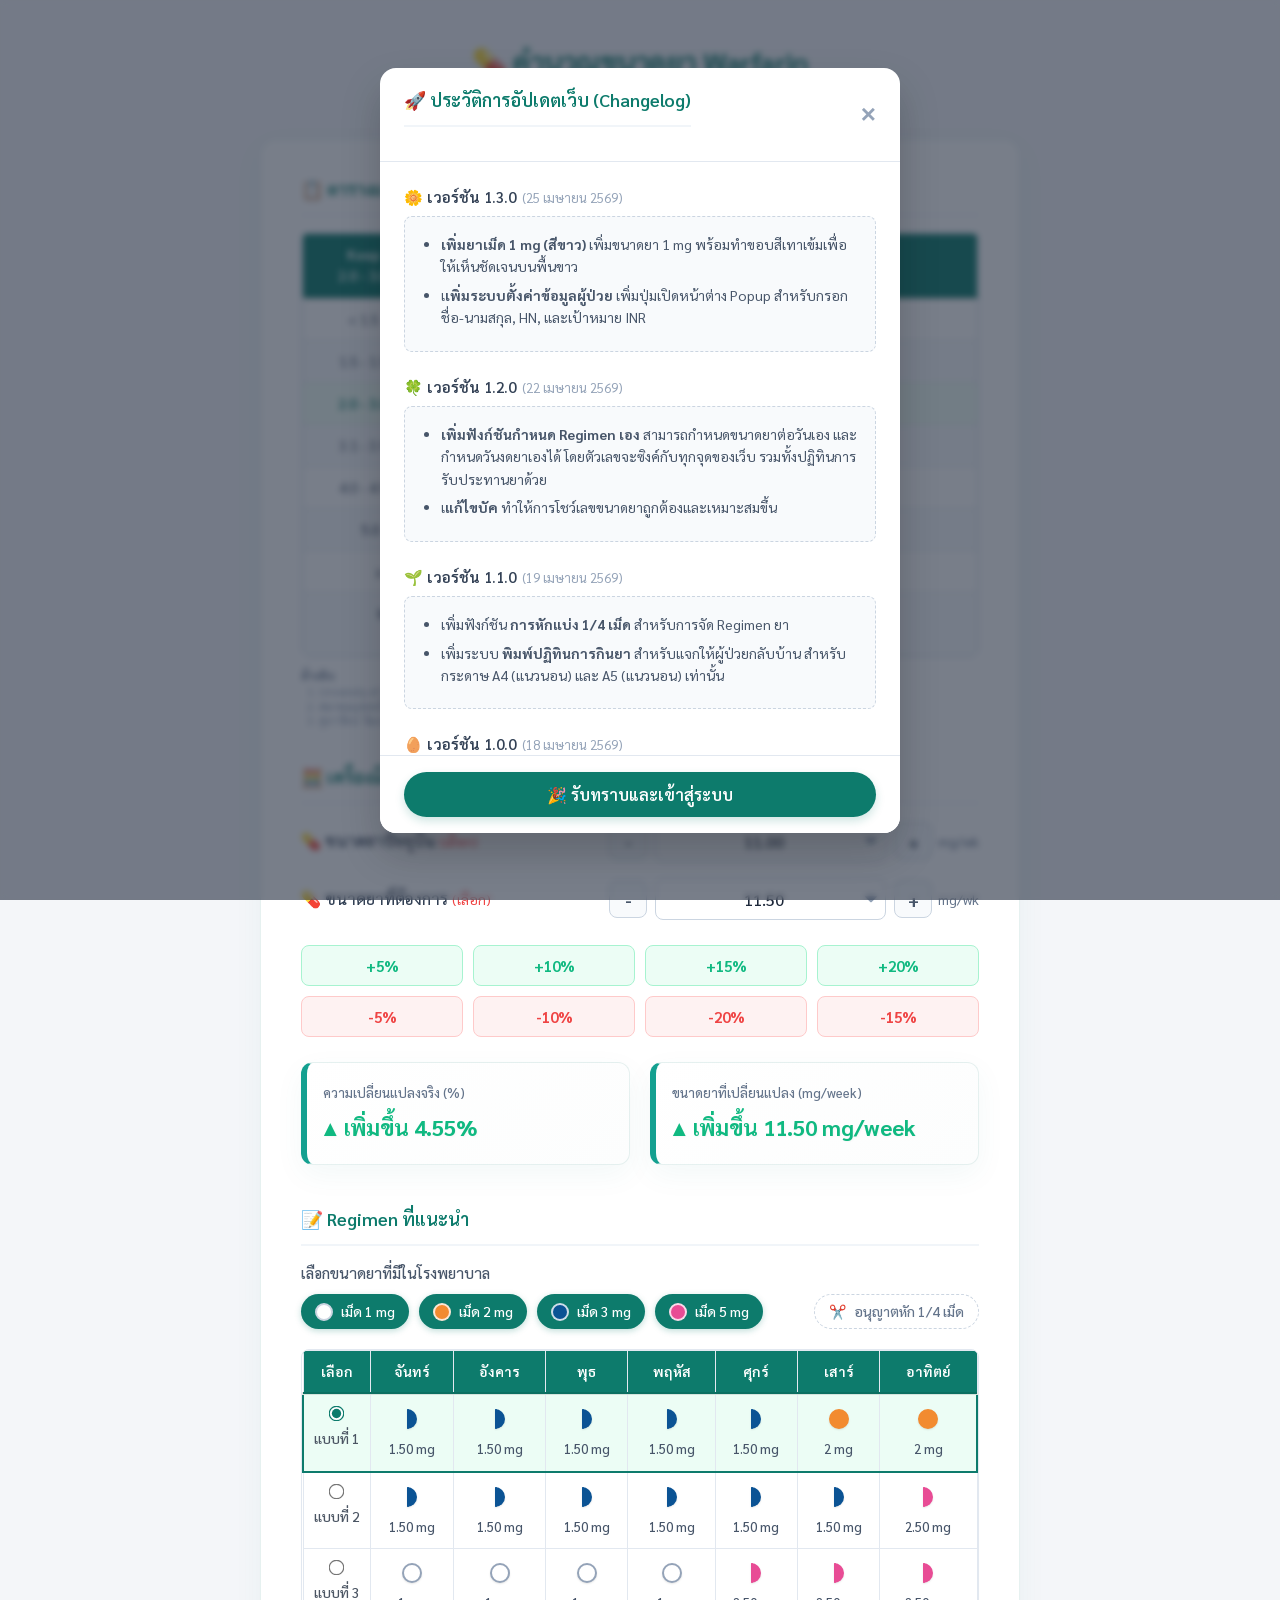
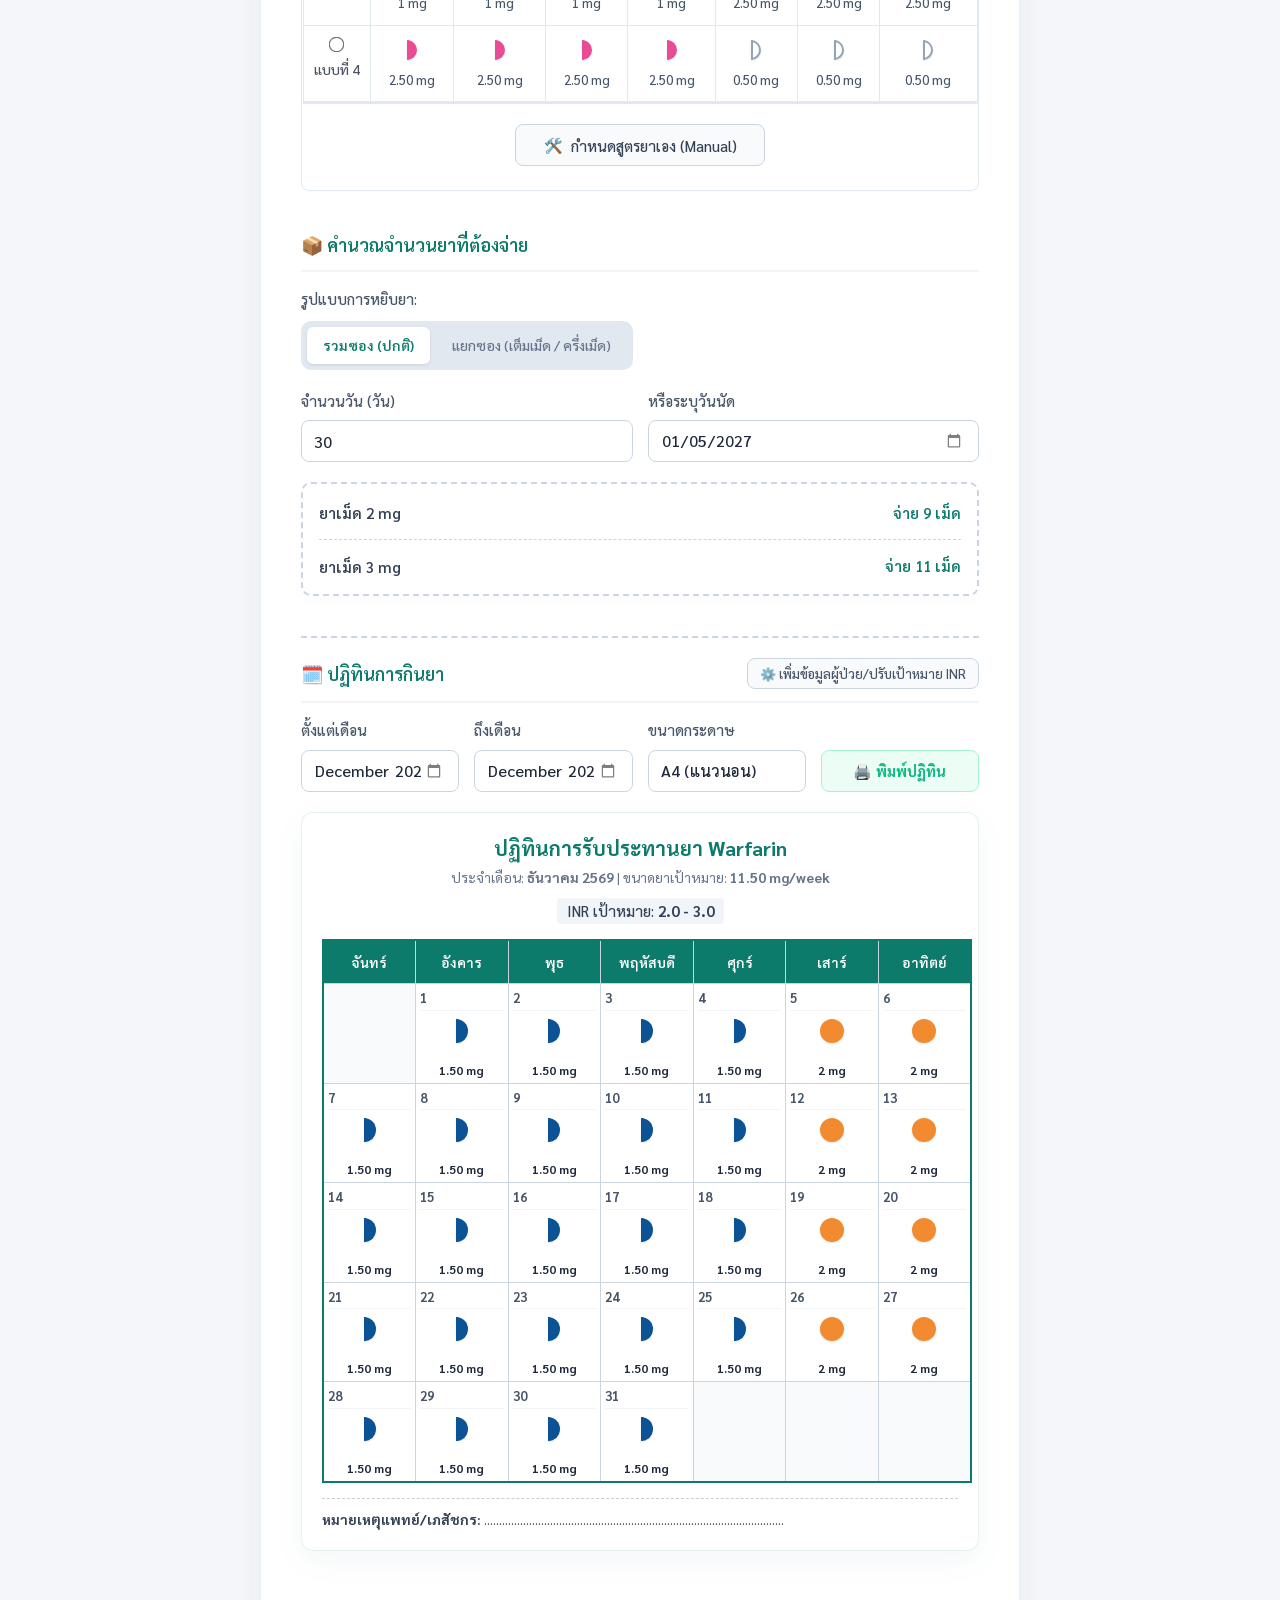
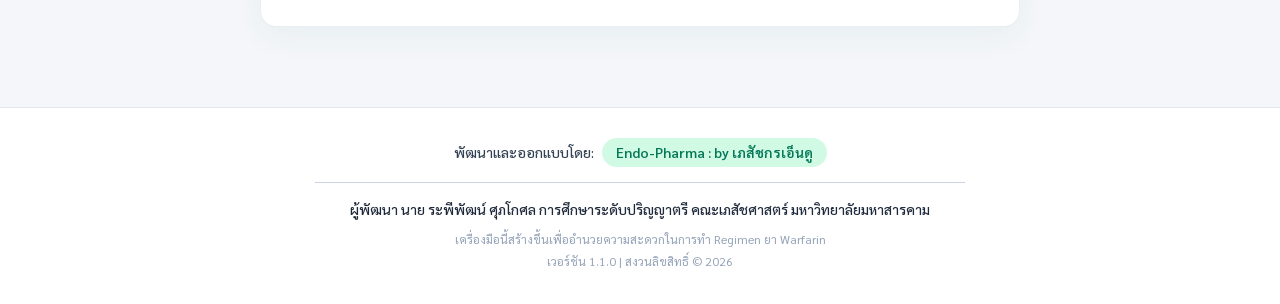
==== commit 143ed316: "Add files via upload" ====
--- a/Index.html
+++ b/Index.html
@@ -102,6 +102,11 @@
 
             <div class="pill-selection-text">เลือกขนาดยาที่มีในโรงพยาบาล</div>
             <div class="pill-selectors">
+                <label class="pill-checkbox-label active" id="lbl-pill-1">
+                    <input type="checkbox" id="chk-1" checked onchange="updatePillState(1)">
+                    <div class="pill-icon" style="background-color: #ffffff; border-color: #cbd5e1;"></div>
+                    <span>เม็ด 1 mg</span>
+                </label>
                 <label class="pill-checkbox-label active" id="lbl-pill-2">
                     <input type="checkbox" id="chk-2" checked onchange="updatePillState(2)">
                     <div class="pill-icon" style="background-color: #f28b30;"></div>
@@ -147,9 +152,10 @@
                         <table class="regimen-table"></table>
                     </div>
                     <div style="text-align: center; margin-top: 20px;">
-                        <button class="btn-pct" style="background-color: var(--primary-color); color: white; padding: 12px 24px; font-size: 16px; width: 100%; max-width: 300px;" onclick="openCustomModal()">
-                            🛠️ กำหนดสูตรยาเอง (Manual)
+                        <button class="btn-custom-regimen" onclick="openCustomModal()">
+                            <span class="icon-anim">🛠️</span> กำหนดสูตรยาเอง (Manual)
                         </button>
+                        ㅤ
                     </div>
             </div>
         </div>
@@ -183,7 +189,12 @@
                 </div>
         </div>
         <div class="calendar-wrapper no-print">
-            <h3 class="regimen-title">🗓️ ปฏิทินการกินยา (สำหรับผู้ป่วย)</h3>
+            <div style="display: flex; justify-content: space-between; align-items: center; margin-bottom: 16px; border-bottom: 2px solid #f1f5f9; padding-bottom: 12px;">
+                <h3 class="regimen-title" style="border: none; margin: 0; padding: 0;">🗓️ ปฏิทินการกินยา</h3>
+                <button onclick="openCalendarSettingsModal()" style="background-color: #f8fafc; border: 1px solid #cbd5e1; border-radius: 8px; padding: 6px 12px; font-family: 'Sarabun', sans-serif; font-size: 13px; color: #475569; cursor: pointer; font-weight: 500; transition: all 0.2s;">
+                    ⚙️ เพิ่มข้อมูลผู้ป่วย/ปรับเป้าหมาย INR
+                </button>
+            </div>
 
             <div class="dispense-inputs" style="align-items: flex-end; flex-wrap: wrap; gap: 15px;">
                 <div class="input-group" style="flex: 1; min-width: 120px;">
@@ -232,6 +243,16 @@
             </div>
             <div class="modal-body">
 
+                 <div class="version-header">
+                    <span class="version-title">🌼 เวอร์ชัน 1.3.0</span> <span class="version-date">(25 เมษายน 2569)</span>
+                </div>
+                <div class="version-box box-dashed">
+                    <ul>
+                        <li><strong>เพิ่มยาเม็ด 1 mg (สีขาว) </strong> เพิ่มขนาดยา 1 mg พร้อมทำขอบสีเทาเข้มเพื่อให้เห็นชัดเจนบนพื้นขาว</li>
+                        <li>เ<strong>เพิ่มระบบตั้งค่าข้อมูลผู้ป่วย</strong> เพิ่มปุ่มเปิดหน้าต่าง Popup สำหรับกรอก ชื่อ-นามสกุล, HN, และเป้าหมาย INR</li>
+                    </ul>
+                </div>
+
                 <div class="version-header">
                     <span class="version-title">🍀 เวอร์ชัน 1.2.0</span> <span class="version-date">(22 เมษายน 2569)</span>
                 </div>
@@ -283,6 +304,50 @@
             </div>
         </div>
     </div>
+
+    <div id="calendarSettingsModal" class="modal-overlay">
+        <div class="changelog-modal" style="max-width: 400px;">
+            <div class="modal-header">
+                <h2>⚙️ ข้อมูลผู้ป่วยบนปฏิทิน</h2>
+                <button class="close-modal" onclick="closeCalendarSettingsModal()">&times;</button>
+            </div>
+            <div class="modal-body" style="padding: 24px; overflow-y: visible;">
+                <p style="margin-top: 0; color: #64748b; font-size: 14px; margin-bottom: 20px;">ข้อมูลนี้จะถูกนำไปแสดงบนหัวกระดาษปฏิทิน (เว้นว่างไว้ได้หากไม่ต้องการพิมพ์)</p>
+
+                <div class="dispense-inputs" style="flex-direction: column; gap: 16px; margin-bottom: 0;">
+                    <div class="input-group" style="width: 100%;">
+                        <label for="patientName" style="font-size: 14px; color: #334155; font-weight: 600; margin-bottom: 6px;">ชื่อ-นามสกุล ผู้ป่วย</label>
+                        <input type="text" id="patientName" placeholder="เช่น นายใจดี มีสุข" oninput="generateCalendar()" style="width: 100%; box-sizing: border-box; border: 1px solid #cbd5e1; border-radius: 8px; padding: 10px 12px; font-size: 15px;">
+                    </div>
+
+                    <div class="input-group" style="width: 100%;">
+                        <label for="patientHN" style="font-size: 14px; color: #334155; font-weight: 600; margin-bottom: 6px;">HN</label>
+                        <input type="text" id="patientHN" placeholder="เช่น 000001" oninput="generateCalendar()" style="width: 100%; box-sizing: border-box; border: 1px solid #cbd5e1; border-radius: 8px; padding: 10px 12px; font-size: 15px;">
+                    </div>
+
+                    <div class="input-group" style="width: 100%;">
+                        <label style="font-size: 14px; color: #334155; font-weight: 600; margin-bottom: 6px;">ระดับ INR เป้าหมาย</label>
+                        <div style="display: flex; align-items: center; gap: 12px;">
+                            <input type="number" id="targetINRMin" value="2.0" step="0.1" min="0" placeholder="ต่ำสุด"
+                                   oninput="generateCalendar()"
+                                   onblur="if(this.value !== '') this.value = parseFloat(this.value).toFixed(1)"
+                                   class="inr-input">
+                            <span style="color: #94a3b8; font-weight: bold;">-</span>
+                            <input type="number" id="targetINRMax" value="3.0" step="0.1" min="0" placeholder="สูงสุด"
+                                   oninput="generateCalendar()"
+                                   onblur="if(this.value !== '') this.value = parseFloat(this.value).toFixed(1)"
+                                   class="inr-input">
+                        </div>
+                    </div>
+                </div>
+            </div>
+            <div class="modal-footer" style="display: flex; justify-content: center; padding: 16px 24px; gap: 12px;">
+                <button class="btn-pct" style="background-color: #f1f5f9; color: #64748b; border: 1px solid #cbd5e1; flex: 1; max-width: 140px;" onclick="clearCalendarSettings()">🗑️ ล้างข้อมูล</button>
+                <button class="btn-acknowledge" style="flex: 1; max-width: 160px; margin: 0;" onclick="closeCalendarSettingsModal()">✅ บันทึกและปิด</button>
+            </div>
+        </div>
+    </div>
+
     <script src="Assets/JS/script.js"></script>
 </body>
 </html>
--- a/Assets/CSS/style.css
+++ b/Assets/CSS/style.css
@@ -17,282 +17,139 @@
 }
 
 body {
-    font-family: 'Sarabun', sans-serif;
-    background-color: var(--bg-color);
-    color: var(--text-color);
-    display: flex;
-    flex-direction: column;
-    align-items: center;
-    min-height: 100vh;
-    margin: 0;
-    padding: 0;
-    font-size: 16px;
-    line-height: 1.5;
-}
-
-/* --- ส่วนหัวข้อเว็บ --- */
-.main-header {
-    text-align: center;
-    padding: 40px 20px 25px 20px;
-    width: 100%;
-    box-sizing: border-box;
-}
-
-.main-header h1 {
-    color: var(--primary-color);
-    margin: 0;
-    font-size: 28px;
-    font-weight: 600;
-    letter-spacing: -0.5px;
-}
-
-.main-header p {
-    color: var(--text-muted);
-    margin: 8px 0 0 0;
-    font-size: 16px;
-    font-weight: 500;
-}
-
-/* --- กล่องเนื้อหาหลัก --- */
+    font-family: 'Sarabun', sans-serif; background-color: var(--bg-color); color: var(--text-color);
+    display: flex; flex-direction: column; align-items: center; min-height: 100vh; margin: 0; padding: 0; font-size: 16px; line-height: 1.5;
+}
+
+/* =========================================
+   1. โครงสร้างหลัก (Layout)
+   ========================================= */
+.main-header { text-align: center; padding: 40px 20px 25px 20px; width: 100%; box-sizing: border-box; }
+.main-header h1 { color: var(--primary-color); margin: 0; font-size: 28px; font-weight: 600; letter-spacing: -0.5px; }
+.main-header p { color: var(--text-muted); margin: 8px 0 0 0; font-size: 16px; font-weight: 500; }
+
 .calculator-container {
-    background-color: var(--box-bg);
-    max-width: 760px;
-    width: 100%;
-    padding: 35px 40px;
-    border-radius: 16px;
-    box-shadow: 0 10px 30px rgba(13, 123, 108, 0.05);
-    border: 1px solid rgba(13, 123, 108, 0.1);
-    box-sizing: border-box;
-    margin-bottom: 40px;
-    overflow-x: hidden;
-}
-
-/* --- หัวข้อ Section --- */
-.guideline-title, .regimen-title {
-    font-size: 18px;
-    font-weight: 600;
-    color: #1e293b;
-    margin-bottom: 16px;
-    text-align: left;
-    border-bottom: 2px solid #f1f5f9;
-    padding-bottom: 12px;
-    display: flex;
-    align-items: center;
-    gap: 8px;
-}
-
+    background-color: var(--box-bg); max-width: 760px; width: 100%; padding: 35px 40px; border-radius: 16px;
+    box-shadow: 0 10px 30px rgba(13, 123, 108, 0.05); border: 1px solid rgba(13, 123, 108, 0.1); box-sizing: border-box; margin-bottom: 40px; overflow-x: hidden;
+}
+
+.guideline-title, .regimen-title, .modal-header h2 {
+    font-size: 18px; font-weight: 600; color: var(--primary-color); margin-bottom: 16px; text-align: left;
+    border-bottom: 2px solid #f1f5f9; padding-bottom: 12px; display: flex; align-items: center; gap: 8px; margin-top: 0;
+}
 .guideline-section { margin-bottom: 35px; }
-.regimen-wrapper { margin-top: 40px; }
-.dispense-wrapper { margin-top: 40px; }
-
-/* --- ตาราง Guideline และ Regimen --- */
-.table-responsive {
-    overflow-x: auto;
-    border-radius: 8px;
-    border: 1px solid var(--border-color);
-    box-shadow: 0 1px 2px rgba(0,0,0,0.02);
-}
-
-.guideline-table, .regimen-table {
-    width: 100%;
-    border-collapse: collapse;
-    font-size: 14px;
-    text-align: center;
-    white-space: nowrap;
-}
-
-.guideline-table th, .guideline-table td,
-.regimen-table th, .regimen-table td {
-    border: 1px solid var(--border-color);
-}
-
-/* ตกแต่งหัวตาราง */
-.guideline-table th, .regimen-table th {
-    background-color: var(--primary-color);
-    color: #ffffff;
-    font-weight: 600;
-    padding: 10px 12px;
-    border: none;
-    border-bottom: 3px solid rgba(0, 0, 0, 0.1);
-}
-
+.regimen-wrapper, .dispense-wrapper, .calendar-wrapper { margin-top: 40px; }
+
+/* =========================================
+   2. ตาราง (Tables)
+   ========================================= */
+.table-responsive { overflow-x: auto; border-radius: 8px; border: 1px solid var(--border-color); box-shadow: 0 1px 2px rgba(0,0,0,0.02); }
+.guideline-table, .regimen-table { width: 100%; border-collapse: collapse; font-size: 14px; text-align: center; white-space: nowrap; }
+.guideline-table th, .guideline-table td, .regimen-table th, .regimen-table td { border: 1px solid var(--border-color); }
+.guideline-table th, .regimen-table th { background-color: var(--primary-color); color: #ffffff; font-weight: 600; padding: 10px 12px; border-bottom: 3px solid rgba(0, 0, 0, 0.1); }
 .guideline-table td { padding: 10px 12px; background-color: #ffffff; color: #475569; }
 .guideline-table tr:nth-child(even) td { background-color: #f8fafc; }
-
-/* Hover Effect สำหรับตาราง */
-.guideline-table tbody tr:hover, .regimen-table tbody tr:hover {
-    background-color: var(--highlight-bg);
-    transition: background-color 0.2s ease;
-}
-
-.highlight-row td { background-color: var(--highlight-bg) !important; color: var(--primary-color); font-weight: 600;}
+.guideline-table tbody tr:hover, .regimen-table tbody tr:hover { background-color: var(--highlight-bg); transition: background-color 0.2s ease; }
+
+.highlight-row td { background-color: var(--highlight-bg) !important; color: var(--primary-color); font-weight: 600; }
 .merged-cell { font-weight: 500; }
 .text-small { font-size: 12px; color: var(--text-muted); }
-
-/* ส่วนอ้างอิง */
+.text-red { color: var(--red-text); font-size: 14px; font-weight: 400; }
 .references { margin-top: 12px; font-size: 11px; color: #94a3b8; line-height: 1.3; }
 .references p { margin: 0 0 2px 0; color: #64748b; font-weight: 500; font-size: 11px; }
 .references ol { margin: 0; padding-left: 18px; }
-.references li { margin-bottom: 2px; }
-
-/* --- ส่วน Input กรอกข้อมูล --- */
+
+/* =========================================
+   3. ฟอร์มและ Input กรอกข้อมูลรวม
+   ========================================= */
 .input-section { margin-bottom: 25px; }
 .input-row { display: flex; align-items: center; justify-content: space-between; margin-bottom: 16px; }
 .input-row label { font-size: 16px; font-weight: 500; flex: 1; white-space: nowrap; color: #334155; }
-.medical-icon { margin-right: 4px; }
-.text-red { color: var(--red-text); font-size: 14px; font-weight: 400; }
-
 .select-group { display: flex; align-items: center; gap: 8px; flex: 1.2; min-width: 0; }
 
-/* ปุ่มบวกลบ */
-.btn-step {
-    background-color: #f8fafc; color: #475569; border: 1px solid #cbd5e1;
-    border-radius: var(--input-radius); width: 38px; height: 38px; font-size: 18px; font-weight: bold;
-    display: flex; align-items: center; justify-content: center; cursor: pointer;
-    transition: all 0.2s; flex-shrink: 0;
-}
-.btn-step:hover { background-color: #e2e8f0; color: #0f172a; border-color: #94a3b8; }
-.btn-step:active { transform: scale(0.95); }
-
-/* =========================================
-   อัปเดต: ตกแต่งช่องกรอกตัวเลข วันที่ และเดือน
-   ========================================= */
-input[type="number"],
-input[type="date"],
-input[type="month"],
-select {
-    -webkit-appearance: none; /* บังคับให้ iOS ไม่ใช้สไตล์เก่าของตัวเอง */
-    -moz-appearance: none;
-    appearance: none;
-    background-color: #fff;
-    border: 1px solid #cbd5e1;
-    border-radius: var(--input-radius);
-    font-family: 'Sarabun', sans-serif;
-    font-size: 16px;
-    padding: 8px 12px;
-    height: 42px;
-    transition: all 0.2s;
-    box-sizing: border-box;
-    color: #1e293b;
-    font-weight: 500;
-    min-width: 0;
-    width: 100%;
-}
-
-/* กรณีช่องที่เป็นวันที่/เดือน ให้มี cursor: pointer เพื่อให้รู้ว่ากดได้ */
-input[type="date"],
-input[type="month"] {
-    cursor: pointer;
-}
-
-input:focus,
-select:focus {
-    outline: none;
-    border-color: var(--primary-color);
-    box-shadow: 0 0 0 3px rgba(13, 123, 108, 0.15);
-    background-color: #f8fafc; /* พื้นหลังสว่างขึ้นนิดนึงเวลาพิมพ์/เลือก */
-}
-
-/* =========================================
-   การปรับแต่งเฉพาะสำหรับ Date / Month Picker
-   (รองรับ iOS และ Chrome ให้หน้าตาสมูทขึ้น)
-   ========================================= */
-
-/* 1. จัดกึ่งกลางข้อความวันที่ใน iOS Safari ให้เป๊ะขึ้น */
-input[type="date"]::-webkit-datetime-edit,
-input[type="month"]::-webkit-datetime-edit {
-    display: flex;
-    align-items: center;
-    padding-top: 0;
-    color: #1e293b;
-    line-height: 1.5;
-}
-
-/* 2. ปรับแต่งไอคอนปฏิทินที่ติดมากับ Browser (บน Desktop / Android) ให้ดูละมุน */
-input[type="date"]::-webkit-calendar-picker-indicator,
-input[type="month"]::-webkit-calendar-picker-indicator {
-    background-color: transparent;
-    cursor: pointer;
-    opacity: 0.5;
-    transition: opacity 0.2s ease, transform 0.2s ease;
-    padding: 4px;
-    border-radius: 4px;
-    /* แอบปรับสีไอคอนปฏิทินเดิมให้กลืนกับสีหลักของเรา (ถ้า Browser อนุญาต) */
-    filter: hue-rotate(160deg) saturate(1.5);
-}
-
-/* เอฟเฟกต์ตอนชี้เมาส์ที่ไอคอนปฏิทิน */
-input[type="date"]::-webkit-calendar-picker-indicator:hover,
-input[type="month"]::-webkit-calendar-picker-indicator:hover {
-    opacity: 1;
-    background-color: #f1f5f9;
-    transform: scale(1.1);
-}
-
-/* ซ่อนปุ่มล้างค่า (Clear button) ใน iOS บางรุ่นที่ทำให้เสียทรง */
-input[type="date"]::-webkit-clear-button,
-input[type="month"]::-webkit-clear-button {
-    display: none;
-}
-
-.select-group select {
-    flex: 1;
-    text-align: center;
-    background-image: url("data:image/svg+xml;charset=US-ASCII,%3Csvg%20xmlns%3D%22http%3A%2F%2Fwww.w3.org%2F2000%2Fsvg%22%20width%3D%22292.4%22%20height%3D%22292.4%22%3E%3Cpath%20fill%3D%22%2394a3b8%22%20d%3D%22M287%2069.4a17.6%2017.6%200%200%200-13-5.4H18.4c-5%200-9.3%201.8-12.9%205.4A17.6%2017.6%200%200%200%200%2082.2c0%205%201.8%209.3%205.4%2012.9l128%20127.9c3.6%203.6%207.8%205.4%2012.8%205.4s9.2-1.8%2012.8-5.4L287%2095c3.5-3.5%205.4-7.8%205.4-12.8%200-5-1.9-9.2-5.5-12.8z%22%2F%3E%3C%2Fsvg%3E");
-    background-repeat: no-repeat;
-    background-position: right 8px top 50%;
-    background-size: 12px auto;
-    padding-right: 25px;
-    cursor: pointer;
-}
-
-input:focus, select:focus { outline: none; border-color: var(--primary-color); box-shadow: 0 0 0 3px rgba(13, 123, 108, 0.15); }
+input[type="number"], input[type="date"], input[type="month"], input[type="text"], select, .inr-input {
+    -webkit-appearance: none; -moz-appearance: none; appearance: none;
+    background-color: #fff; border: 1px solid #cbd5e1; border-radius: var(--input-radius);
+    font-family: 'Sarabun', sans-serif; font-size: 16px; padding: 8px 12px; height: 42px;
+    transition: all 0.2s; box-sizing: border-box; color: #1e293b; font-weight: 500; min-width: 0; width: 100%;
+}
+input:focus, select:focus, .inr-input:focus { outline: none; border-color: var(--primary-color); box-shadow: 0 0 0 3px rgba(13, 123, 108, 0.15); background-color: #f8fafc; }
+
+input[type="date"], input[type="month"], select { cursor: pointer; }
+input[type="date"]::-webkit-datetime-edit, input[type="month"]::-webkit-datetime-edit { display: flex; align-items: center; padding-top: 0; line-height: 1.5; }
+input[type="date"]::-webkit-calendar-picker-indicator, input[type="month"]::-webkit-calendar-picker-indicator { background-color: transparent; cursor: pointer; opacity: 0.5; transition: opacity 0.2s ease, transform 0.2s ease; padding: 4px; filter: hue-rotate(160deg) saturate(1.5); }
+input[type="date"]::-webkit-calendar-picker-indicator:hover, input[type="month"]::-webkit-calendar-picker-indicator:hover { opacity: 1; background-color: #f1f5f9; transform: scale(1.1); }
+input[type="date"]::-webkit-clear-button, input[type="month"]::-webkit-clear-button { display: none; }
+
+.select-group select { text-align: center; background-image: url("data:image/svg+xml;charset=US-ASCII,%3Csvg%20xmlns%3D%22http%3A%2F%2Fwww.w3.org%2F2000%2Fsvg%22%20width%3D%22292.4%22%20height%3D%22292.4%22%3E%3Cpath%20fill%3D%22%2394a3b8%22%20d%3D%22M287%2069.4a17.6%2017.6%200%200%200-13-5.4H18.4c-5%200-9.3%201.8-12.9%205.4A17.6%2017.6%200%200%200%200%2082.2c0%205%201.8%209.3%205.4%2012.9l128%20127.9c3.6%203.6%207.8%205.4%2012.8%205.4s9.2-1.8%2012.8-5.4L287%2095c3.5-3.5%205.4-7.8%205.4-12.8%200-5-1.9-9.2-5.5-12.8z%22%2F%3E%3C%2Fsvg%3E"); background-repeat: no-repeat; background-position: right 8px top 50%; background-size: 12px auto; padding-right: 25px; }
+
+.inr-input { text-align: center; }
+.inr-input::-webkit-outer-spin-button, .inr-input::-webkit-inner-spin-button { -webkit-appearance: none; margin: 0; }
 .unit { font-size: 14px; color: var(--text-muted); white-space: nowrap; margin-left: -2px; }
 
-/* --- ปุ่ม % --- */
+/* =========================================
+   4. ปุ่ม (Buttons)
+   ========================================= */
 .button-grid { display: grid; grid-template-columns: repeat(4, 1fr); gap: 10px; margin-bottom: 25px; }
-.btn-pct {
-    padding: 10px 0; border: 1px solid transparent; border-radius: var(--input-radius);
-    font-family: 'Sarabun', sans-serif; font-size: 15px; font-weight: 700; cursor: pointer; transition: all 0.15s; white-space: nowrap;
-}
+.btn-pct, .btn-acknowledge, .btn-step, .btn-modal-step {
+    font-family: 'Sarabun', sans-serif; cursor: pointer; transition: all 0.15s; display: flex; align-items: center; justify-content: center;
+}
+.btn-pct { padding: 10px 0; border: 1px solid transparent; border-radius: var(--input-radius); font-size: 15px; font-weight: 700; white-space: nowrap; }
 .btn-pct:active { transform: scale(0.96); }
 .btn-increase { background-color: #ecfdf5; color: var(--green-text); border-color: #a7f3d0; }
 .btn-decrease { background-color: #fef2f2; color: var(--red-text); border-color: #fecaca; }
 .btn-increase:hover { background-color: var(--green-text); color: white; box-shadow: 0 4px 8px rgba(16, 185, 129, 0.25); border-color: var(--green-text); }
 .btn-decrease:hover { background-color: var(--red-text); color: white; box-shadow: 0 4px 8px rgba(239, 68, 68, 0.25); border-color: var(--red-text); }
 
-/* --- กล่องแสดงผลลัพธ์ --- */
+.btn-step, .btn-modal-step { background-color: #f8fafc; color: #475569; border: 1px solid #cbd5e1; border-radius: var(--input-radius); width: 38px; height: 38px; font-size: 18px; font-weight: bold; flex-shrink: 0; }
+.btn-step:hover, .btn-modal-step:hover { background-color: #e2e8f0; color: var(--primary-color); border-color: var(--primary-color); }
+.btn-step:active, .btn-modal-step:active { transform: scale(0.95); }
+
+.btn-acknowledge { width: 100%; padding: 12px; border-radius: 24px; border: none; background-color: var(--primary-color); color: white; font-size: 16px; font-weight: 600; box-shadow: 0 4px 10px rgba(13, 123, 108, 0.2); }
+.btn-acknowledge:hover { background-color: var(--secondary-color); }
+
+/* =========================================
+   5. กล่องแสดงผล (Result Dashboard)
+   ========================================= */
 .results-container { display: grid; grid-template-columns: repeat(2, minmax(0, 1fr)); gap: 20px; margin-bottom: 30px; }
-.result-card {
-    background: linear-gradient(145deg, #ffffff, #fcfdfd);
-    border: 1px solid rgba(13, 123, 108, 0.1); border-left: 6px solid var(--secondary-color); border-radius: 12px;
-    padding: 20px 16px; text-align: left; box-shadow: 0 10px 30px rgba(13, 123, 108, 0.05); position: relative; overflow: hidden; transition: transform 0.2s ease;
-}
+.result-card { background: linear-gradient(145deg, #ffffff, #fcfdfd); border: 1px solid rgba(13, 123, 108, 0.1); border-left: 6px solid var(--secondary-color); border-radius: 12px; padding: 20px 16px; text-align: left; box-shadow: 0 10px 30px rgba(13, 123, 108, 0.05); position: relative; overflow: hidden; transition: transform 0.2s ease; }
 .result-card:hover { transform: translateY(-2px); }
-
-.result-card p, .result-card h3 { white-space: nowrap; } /* ป้องกันข้อความหลุดบรรทัด */
-.result-card p { margin: 0 0 8px 0; font-size: 13px; color: #64748b; font-weight: 500; overflow: hidden; text-overflow: ellipsis; }
-.result-card h3 { margin: 0; font-size: 22px; font-weight: 700; display: flex; align-items: center; gap: 6px; text-shadow: 1px 1px 2px rgba(0,0,0,0.03); }
-
-/* ไอคอนพื้นหลังกล่องผลลัพธ์ */
+.result-card p { margin: 0 0 8px 0; font-size: 13px; color: #64748b; font-weight: 500; overflow: hidden; text-overflow: ellipsis; white-space: nowrap; }
+.result-card h3 { margin: 0; font-size: 22px; font-weight: 700; display: flex; align-items: center; gap: 6px; text-shadow: 1px 1px 2px rgba(0,0,0,0.03); white-space: nowrap; }
 .result-card::after { content: ""; position: absolute; bottom: -10px; right: -10px; width: 65px; height: 65px; opacity: 0.05; background-size: contain; background-repeat: no-repeat; pointer-events: none; }
 #actualPercent.result-card::after { background-image: url("data:image/svg+xml;charset=UTF-8,%3Csvg%20xmlns%3D%22http%3A%2F%2Fwww.w3.org%2F2000%2Fsvg%22%20viewBox%3D%220%200%20640%20512%22%3E%3Cpath%20fill%3D%22%2314a090%22%20d%3D%22M537.9%2084.2c-13.1-12.9-33.7-12.6-46.4%20.7L384%20202.7l-94.8-103.9c-12.9-14.1-34.9-13.9-47.5%20.3L16.2%20316.5C5.7%20328.3%200%20343.3%200%20358.8%200%20392%2027%20419.1%2060.1%20419.1c15.5%200%2030.5-5.7%2042.3-16.2L200.7%20302l94.8%20103.9c12.9%2014.1%2034.9%2013.9%2047.5-.3l227.3-253.9c12.9-14.1%2034.9-13.9%2047.5.3L634.6%20338c12.9%2014.1%2034.9%2013.9%2047.5-.3l12.1-13.6c13.1-12.9%2013.3-33.8.4-46.9L537.9%2084.2zM224%20192a64%2064%200%201%200-128%200%2064%2064%200%201%200%20128%200zm288%20224a64%2064%200%201%200-128%200%2064%2064%200%201%200%20128%200z%22%2F%3E%3C%2Fsvg%3E"); }
 #newDoseDisplay.result-card::after { background-image: url("data:image/svg+xml;charset=UTF-8,%3Csvg%20xmlns%3D%22http%3A%2F%2Fwww.w3.org%2F2000%2Fsvg%22%20viewBox%3D%220%200%20576%20512%22%3E%3Cpath%20fill%3D%22%2314a090%22%20d%3D%22M112%2096c0-17.7%2014.3-32%2032-32h288c17.7%200%2032%2014.3%2032%2032v32H112V96zM464%20128V96c0-35.3-28.7-64-64-64H144c-35.3%200-64%2028.7-64%2064v32h24c-13.3%200-24%2010.7-24%2024v320c0%2035.3%2028.7%2064%2064%2064h288c35.3%200%2064-28.7%2064-64V184c0-13.3-10.7-24-24-24h24zm-24%20320c0%2013.3-10.7%2024-24-24H144c-13.3%200-24-10.7-24-24V184h320v264zM240%20224c0-13.3-10.7-24-24-24h-16c-13.3%200-24%2010.7-24%2024v16c0%2013.3%2010.7%2024%2024%2024h16c13.3%200%2024-10.7%2024-24v-16zm96%200c0-13.3-10.7-24-24-24h-16c-13.3%200-24%2010.7-24%2024v16c0%2013.3%2010.7%2024%2024%2024h16c13.3%200%2024-10.7%2024-24v-16zm96%200c0-13.3-10.7-24-24-24h-16c-13.3%200-24%2010.7-24%2024v16c0%2013.3%2010.7%2024%2024%2024h16c13.3%200%2024-10.7%2024-24v-16zm-192%2080c0-13.3-10.7-24-24-24h-16c-13.3%200-24%2010.7-24%2024v16c0%2013.3%2010.7%2024%2024%2024h16c13.3%200%2024-10.7%2024-24v-16zm96%200c0-13.3-10.7-24-24-24h-16c-13.3%200-24%2010.7-24%2024v16c0%2013.3%2010.7%2024%2024%2024h16c13.3%200%2024-10.7%2024-24v-16zm96%200c0-13.3-10.7-24-24-24h-16c-13.3%200-24%2010.7-24%2024v16c0%2013.3%2010.7%2024%2024%2024h16c13.3%200%2024-10.7%2024-24v-16z%22%2F%3E%3C%2Fsvg%3E"); }
 
-/* --- ส่วน Regimen --- */
+/* =========================================
+   6. ยาเม็ดและกราฟิก (Pills)
+   ========================================= */
 .pill-selection-text { font-size: 15px; font-weight: 500; margin-bottom: 10px; color: #475569; }
-.pill-selectors { display: flex; gap: 10px; flex-wrap: wrap; margin-bottom: 20px; }
+.pill-selectors, .modal-pill-selectors { display: flex; gap: 10px; flex-wrap: wrap; margin-bottom: 20px; justify-content: center; }
 .pill-checkbox-label { display: flex; align-items: center; background-color: #cbd5e1; color: #475569; padding: 6px 14px; border-radius: 20px; cursor: pointer; transition: all 0.2s; font-size: 14px; font-weight: 500; user-select: none; white-space: nowrap; }
+.modal-pill-selectors .pill-checkbox-label { padding: 4px 10px; font-size: 13px; }
 .pill-checkbox-label.active { background-color: var(--primary-color); color: white; box-shadow: 0 2px 6px rgba(13, 123, 108, 0.25); }
 .pill-checkbox-label input { display: none; }
 .pill-icon { width: 14px; height: 14px; border-radius: 50%; border: 2px solid rgba(255,255,255,0.8); margin-right: 8px; }
 
-/* ตาราง Regimen */
+.quarter-toggle { margin-left: auto; cursor: pointer; display: flex; justify-content: center; }
+.quarter-toggle input { display: none; }
+.quarter-btn-content { display: flex; align-items: center; gap: 8px; background-color: #fff; color: #64748b; border: 1px dashed #cbd5e1; padding: 6px 14px; border-radius: 20px; font-size: 14px; font-weight: 500; transition: all 0.2s ease; user-select: none; }
+.quarter-toggle input:checked + .quarter-btn-content { background-color: #ecfdf5; color: var(--primary-color); border: 1px solid var(--primary-color); box-shadow: 0 2px 8px rgba(13, 123, 108, 0.15); }
+.quarter-toggle:hover .quarter-btn-content { border-color: #94a3b8; }
+.quarter-toggle input:checked + .quarter-btn-content .quarter-icon { transform: scale(1.1); }
+
+/* วาดรูปเม็ดยา */
+.pill-graphic { width: var(--sz, 20px); height: var(--sz, 20px); border-radius: 50%; display: inline-block; box-sizing: border-box; box-shadow: 0 1px 2px rgba(0,0,0,0.1); margin: 1px; }
+.pill-graphic.half { width: calc(var(--sz, 20px) / 2); border-radius: 0 100px 100px 0; border-left-style: dashed; border-left-width: 1.5px; }
+.pill-graphic.quarter { width: calc(var(--sz, 20px) / 2); height: calc(var(--sz, 20px) / 2); border-radius: 0 0 100px 0; border-left-style: dashed; border-left-width: 1.5px; border-top-style: dashed; border-top-width: 1.5px; align-self: flex-end; }
+.pill-empty { width: 20px; height: 20px; border-radius: 50%; display: inline-block; margin: 1px; background-color: transparent; border: 2px dashed #cbd5e1; box-sizing: border-box; }
+
+/* =========================================
+   7. โครงสร้างตาราง Regimen ย่อย
+   ========================================= */
 .regimen-table td { padding: 12px 6px; vertical-align: top; height: 100%; background-color: #fff; }
 .regimen-table th:first-child { width: 10%; text-align: center; }
 .regimen-table tbody tr { transition: background-color 0.2s; height: 1px; }
-
-/* แถวที่ถูกเลือก (Selected Regimen) */
 .selected-regimen td { background-color: #ecfdf5 !important; border-top: 2px solid var(--primary-color) !important; border-bottom: 2px solid var(--primary-color) !important; }
 .selected-regimen td:first-child { border-left: 2px solid var(--primary-color) !important; }
 .selected-regimen td:last-child { border-right: 2px solid var(--primary-color) !important; }
@@ -302,16 +159,15 @@
 .radio-container span { margin-top: auto !important; padding-top: 8px; color: #4b5563; font-weight: 500; font-size: 13px; }
 
 .regimen-cell { display: flex; flex-direction: column; align-items: center; justify-content: flex-start; height: 100%; box-sizing: border-box; }
-.pill-graphic { width: 20px; height: 20px; border-radius: 50%; display: inline-block; margin: 1px; box-shadow: 0 1px 2px rgba(0,0,0,0.1); }
-.pill-empty { width: 20px; height: 20px; border-radius: 50%; display: inline-block; margin: 1px; background-color: transparent; border: 2px dashed #cbd5e1; box-sizing: border-box; }
-
-.dose-text { font-size: 13px; font-weight: 500; color: #475569; margin-top: auto; padding-top: 8px; }
-.dose-empty-text { font-size: 13px; font-weight: 500; color: #94a3b8; margin-top: auto; padding-top: 8px; }
-
-/* --- ส่วน Dispense ตัวเลือกซองยา --- */
+.dose-text, .dose-empty-text { font-size: 13px; font-weight: 500; margin-top: auto; padding-top: 8px; }
+.dose-text { color: #475569; }
+.dose-empty-text { color: #94a3b8; }
+
+/* =========================================
+   8. ส่วน Dispense (คำนวณซองยา)
+   ========================================= */
 .dispense-options { margin-bottom: 20px; }
 .dispense-options-label { font-size: 15px; font-weight: 500; color: #475569; display: block; margin-bottom: 10px; }
-
 .toggle-group { display: flex; gap: 6px; flex-wrap: wrap; background-color: #e2e8f0; padding: 6px; border-radius: 10px; width: fit-content; }
 .toggle-group input[type="radio"] { display: none; }
 .toggle-btn { padding: 8px 16px; color: #64748b; border-radius: 6px; font-size: 14px; font-weight: 500; cursor: pointer; transition: all 0.2s; user-select: none; white-space: nowrap; }
@@ -320,102 +176,86 @@
 .dispense-inputs { display: flex; gap: 15px; margin-bottom: 20px; }
 .dispense-inputs .input-group { flex: 1; display: flex; flex-direction: column; gap: 8px; }
 .dispense-inputs label { font-size: 15px; font-weight: 500; color: #475569; white-space: nowrap; }
-.dispense-inputs input { width: 100%; height: 42px; }
-
-/* กรอบสรุปการจ่ายยาแบบมีเส้นประ */
+
 .dispense-result-container { background-color: #ffffff; border-radius: 10px; padding: 16px; border: 2px dashed #cbd5e1; box-shadow: 0 4px 15px rgba(0, 0, 0, 0.02); }
-.pill-total-item { display: flex; align-items: center; justify-content: space-between; padding: 12px 0; border-bottom: 1px dashed #cbd5e1; }
+.pill-total-item { display: flex; flex-direction: row; justify-content: space-between; align-items: center; padding: 14px 0; border-bottom: 1px dashed #cbd5e1; gap: 10px; }
 .pill-total-item:last-child { border-bottom: none; padding-bottom: 0; }
 .pill-total-item:first-child { padding-top: 0; }
-.pill-total-label { display: flex; align-items: center; gap: 10px; font-weight: 500; font-size: 15px; white-space: nowrap; color: #334155; }
-.sub-text-half { font-size: 12px; color: #64748b; background-color: #fff; padding: 2px 6px; border-radius: 4px; border: 1px solid #e2e8f0; margin-left: 6px; font-weight: 400; }
-.exact-amount { font-size: 13px; color: #94a3b8; margin-right: 8px; white-space: nowrap; }
-.dispense-highlight { font-size: 16px; font-weight: 600; color: var(--primary-color); white-space: nowrap; }
-
-/* --- Footer --- */
-.main-footer {
-    background-color: #ffffff; /* พื้นหลังสีขาวเต็มแถบตามรูป */
-    width: 100%;
-    padding: 30px 20px;
-    box-sizing: border-box;
-    margin-top: 40px; /* ดันให้ห่างจากกล่องคำนวณด้านบน */
-    text-align: center;
-    border-top: 1px solid #e2e8f0; /* เส้นขอบบางๆ ด้านบนสุดของ Footer */
-}
-
-.footer-content {
-    max-width: 800px;
-    margin: 0 auto;
-}
-
-.main-footer p {
-    margin: 0 0 6px 0;
-    font-size: 14px;
-    color: #475569;
-}
-
-/* บรรทัดแรก: พัฒนาและออกแบบโดย */
-.main-footer p:first-child {
-    color: #334155;
-    font-weight: 500;
-    padding-bottom: 16px; /* ระยะห่างก่อนถึงเส้นคั่น */
-    margin-bottom: 16px;
-    position: relative;
-    display: flex;
-    align-items: center;
-    justify-content: center;
-    flex-wrap: wrap; /* เผื่อในมือถือให้ปัดบรรทัดได้ */
-    gap: 8px;
-}
-
-/* เส้นคั่นแนวนอนใต้บรรทัดแรก */
-.main-footer p:first-child::after {
-    content: "";
-    position: absolute;
-    bottom: 0;
-    left: 50%;
-    transform: translateX(-50%);
-    width: 100%;
-    max-width: 650px; /* ความยาวของเส้นคั่นตามรูป */
-    height: 1px;
-    background-color: #cbd5e1;
-}
-
-/* ป้ายชื่อ Endo-Pharma */
-.highlight-green {
-    background-color: #d1fae5; /* พื้นหลังสีเขียวมิ้นต์ */
-    padding: 4px 14px;
-    border-radius: 20px; /* ขอบมนเป็นแคปซูล */
-    font-weight: 600;
-    color: #047857; /* ตัวหนังสือสีเขียวเข้ม */
-}
-
-/* ข้อมูลผู้พัฒนา (บรรทัดที่ 2) */
-.developer-info {
-    font-size: 14px !important;
-    color: #1e293b !important; /* สีเทาเข้มเกือบดำตามรูป */
-    font-weight: 500;
-    margin-bottom: 10px !important;
-}
-
-/* หมายเหตุและเวอร์ชัน (บรรทัดที่ 3 และ 4) */
-.footer-note, .footer-version {
-    font-size: 12px !important;
-    color: #94a3b8 !important; /* สีเทาอ่อน */
-    margin-bottom: 4px !important;
-}
-
-/* --- 📱 Responsive (Mobile) ปรับแต่งสำหรับ Footer --- */
-@media (max-width: 600px) {
-    .main-footer { padding: 25px 15px; }
-    .main-footer p:first-child { font-size: 13px; }
-    .highlight-green { padding: 2px 10px; font-size: 12px; }
-    .developer-info { font-size: 12px !important; line-height: 1.5; }
-    .footer-note, .footer-version { font-size: 11px !important; }
-}
-
-/* =========================================
-   📱 Responsive (Mobile) ยุบรวมการตั้งค่าทั้งหมด
+.pill-total-label, .pill-name { display: flex; align-items: center; gap: 10px; font-weight: 600; font-size: 15px; white-space: nowrap; color: #334155; padding-top: 2px; }
+.pill-details { width: auto; display: flex; flex-direction: column; align-items: flex-end; justify-content: center; gap: 6px; text-align: right; }
+.sub-text-half { font-size: 12px; color: #64748b; background-color: #fff; padding: 2px 6px; border-radius: 4px; border: 1px solid #cbd5e1; margin: 0; font-weight: 400; display: inline-block; }
+.dispense-highlight { font-size: 15px; font-weight: 600; color: var(--primary-color); white-space: nowrap; margin: 0; line-height: 1; }
+
+/* =========================================
+   9. ปฏิทิน (Calendar UI)
+   ========================================= */
+.calendar-wrapper { margin-top: 40px; border-top: 2px dashed #cbd5e1; padding-top: 20px; }
+#calendar-print-area { display: flex; flex-direction: column; gap: 30px; margin: 20px auto 40px auto; width: 100%; max-width: 800px; background: #fff; padding: 20px; border-radius: 12px; border: 1px solid rgba(13, 123, 108, 0.1); box-shadow: 0 10px 30px rgba(13, 123, 108, 0.05); box-sizing: border-box; overflow-x: auto; }
+.month-page-wrapper { width: 100%; }
+.cal-header { text-align: center; margin-bottom: 15px; flex-shrink: 0; }
+.cal-header h2 { margin: 0; color: var(--primary-color); font-size: 20px; }
+.cal-header p { margin: 4px 0 0 0; color: #64748b; font-size: 14px; }
+.cal-patient-info { display: flex; justify-content: center; gap: 20px; margin-bottom: 10px; font-size: 15px; color: #334155; flex-wrap: wrap; }
+.cal-patient-info span { background: #f1f5f9; padding: 2px 10px; border-radius: 4px; font-weight: 500; }
+.cal-grid { width: 100%; min-width: 650px; border-collapse: collapse; border: 2px solid var(--primary-color); table-layout: fixed; background-color: #fff; }
+.cal-grid th, .cal-grid td { border: 1px solid #cbd5e1; }
+.cal-day-name { background-color: var(--primary-color); color: white; text-align: center; font-weight: 600; padding: 6px; font-size: 14px; height: 30px; }
+.cal-cell { vertical-align: top; padding: 4px; background-color: #fff; height: auto; overflow: hidden; }
+.cal-cell.empty { background-color: #f8fafc; }
+.cal-date { font-weight: bold; font-size: 13px; color: #475569; text-align: left; border-bottom: 1px solid #f1f5f9; padding-bottom: 2px; margin-bottom: 6px; }
+.cal-pill-area { display: flex; flex-direction: column; align-items: center; justify-content: flex-start; gap: 4px; }
+
+/* =========================================
+   10. หน้าต่าง Pop-up (Modals)
+   ========================================= */
+.modal-overlay { position: fixed; top: 0; left: 0; width: 100vw; height: 100vh; background: rgba(30, 41, 59, 0.6); display: none; align-items: center; justify-content: center; z-index: 10000; backdrop-filter: blur(3px); }
+.show-modal { display: flex !important; }
+.changelog-modal { background: #ffffff; width: 90%; max-width: 520px; border-radius: 16px; box-shadow: 0 20px 40px rgba(0, 0, 0, 0.2); display: flex; flex-direction: column; max-height: 85vh; overflow: hidden; animation: modalPop 0.3s cubic-bezier(0.175, 0.885, 0.32, 1.275); }
+@keyframes modalPop { 0% { transform: scale(0.9); opacity: 0; } 100% { transform: scale(1); opacity: 1; } }
+
+.modal-header { display: flex; justify-content: space-between; align-items: center; padding: 18px 24px; border-bottom: 1px solid #e2e8f0; }
+.close-modal { background: none; border: none; font-size: 26px; font-weight: bold; color: #94a3b8; cursor: pointer; transition: color 0.2s; padding: 0; line-height: 1; }
+.close-modal:hover { color: #ef4444; }
+
+.modal-body { padding: 24px; overflow-y: auto; }
+.modal-body::-webkit-scrollbar { width: 8px; }
+.modal-body::-webkit-scrollbar-track { background: #f1f5f9; border-radius: 4px; }
+.modal-body::-webkit-scrollbar-thumb { background: #94a3b8; border-radius: 4px; }
+.modal-body::-webkit-scrollbar-thumb:hover { background: #64748b; }
+.modal-footer { padding: 16px 24px; border-top: 1px solid #e2e8f0; background: #ffffff; }
+
+/* Custom Regimen Items */
+.custom-day-row { display: flex; justify-content: space-between; align-items: center; background: #f8fafc; padding: 10px 16px; border-radius: 8px; border: 1px solid #e2e8f0; margin-bottom: 8px; }
+.custom-day-label { font-weight: 600; color: #334155; font-size: 15px; width: 80px; }
+.custom-day-row select { flex: 1; height: 38px; font-size: 15px; font-weight: bold; color: var(--primary-color); background-color: #fff; max-width: 120px; text-align: center; padding-right: 10px; background-image: none; }
+.select-stepper-group { display: flex; align-items: center; gap: 8px; flex: 1; justify-content: flex-end; }
+.modal-quarter-wrapper { width: 100%; display: flex; justify-content: center; margin-top: 8px; }
+
+/* Changelog Items */
+.version-header { margin-bottom: 8px; font-size: 15px; font-weight: 600; display: flex; align-items: baseline; gap: 6px; }
+.version-title { color: #334155; }
+.version-title.new-version { color: var(--primary-color); }
+.version-date { color: #94a3b8; font-size: 13px; font-weight: 400; }
+.version-box { padding: 16px; border-radius: 8px; margin-bottom: 24px; font-size: 14px; color: #475569; line-height: 1.6; }
+.box-solid { border: 1px solid #cbd5e1; background: #ffffff; }
+.box-dashed { border: 1px dashed #cbd5e1; background: #f8fafc; }
+.version-box ul { margin: 0; padding-left: 20px; }
+.version-box li { margin-bottom: 6px; }
+
+/* =========================================
+   11. Footer
+   ========================================= */
+.main-footer { background-color: #ffffff; width: 100%; padding: 30px 20px; box-sizing: border-box; margin-top: 40px; text-align: center; border-top: 1px solid #e2e8f0; }
+.footer-content { max-width: 800px; margin: 0 auto; }
+.main-footer p { margin: 0 0 6px 0; font-size: 14px; color: #475569; }
+.main-footer p:first-child { color: #334155; font-weight: 500; padding-bottom: 16px; margin-bottom: 16px; position: relative; display: flex; align-items: center; justify-content: center; flex-wrap: wrap; gap: 8px; }
+.main-footer p:first-child::after { content: ""; position: absolute; bottom: 0; left: 50%; transform: translateX(-50%); width: 100%; max-width: 650px; height: 1px; background-color: #cbd5e1; }
+.highlight-green { background-color: #d1fae5; padding: 4px 14px; border-radius: 20px; font-weight: 600; color: #047857; }
+.developer-info { font-size: 14px !important; color: #1e293b !important; font-weight: 500; margin-bottom: 10px !important; }
+.footer-note, .footer-version { font-size: 12px !important; color: #94a3b8 !important; margin-bottom: 4px !important; }
+
+/* =========================================
+   12. Responsive (มือถือจอเล็ก)
    ========================================= */
 @media (max-width: 600px) {
     body { font-size: 15px; }
@@ -423,530 +263,314 @@
     .main-header p { font-size: 14px; }
     .calculator-container { padding: 24px 16px; margin-bottom: 20px; border-radius: 12px; }
 
-    /* Inputs */
+    /* ฟอร์มและปุ่ม */
     .input-row { flex-direction: column; align-items: flex-start; gap: 8px; }
     .select-group { width: 100%; gap: 6px; }
     .select-group select { font-size: 15px; padding-right: 20px; }
     .unit { font-size: 13px; }
     .button-grid { gap: 8px; }
     .btn-pct { font-size: 13px; padding: 8px 0; }
-
-    /* Results Dashboard */
+    .pill-selectors, .quarter-toggle { width: 100%; justify-content: center; margin-top: 8px; margin-left: 0; }
+
+    /* ตารางและผลลัพธ์ */
     .results-container { gap: 8px; }
     .result-card { padding: 15px 10px; }
     .result-card p { font-size: 10px; letter-spacing: -0.3px; }
     .result-card h3 { font-size: 15px; gap: 4px; }
-
-    /* Tables & Typography */
     .guideline-title, .regimen-title { font-size: 16px; }
-    .guideline-table { font-size: 12px; }
+    .guideline-table, .regimen-table { font-size: 12px; }
     .guideline-table th, .guideline-table td { padding: 8px 6px; }
+    .regimen-table th, .regimen-table td { padding: 8px 4px; }
     .text-small { font-size: 10px; }
-    .regimen-table { font-size: 12px; }
-    .regimen-table th, .regimen-table td { padding: 8px 4px; }
     .dose-text, .dose-empty-text { font-size: 11px; }
     .pill-graphic, .pill-empty { width: 16px; height: 16px; }
     .radio-container span { font-size: 11px; padding-top: 6px; }
     .radio-container input[type="radio"] { transform: scale(1); }
-    .references { font-size: 10px; line-height: 1.2; }
-    .references p { font-size: 10px; }
-
-    /* Dispense Mobile */
+    .references, .references p { font-size: 10px; line-height: 1.2; }
+
+    /* คำนวณซองยา และปฏิทิน */
     .toggle-group { width: 100%; display: grid; grid-template-columns: 1fr 1fr; gap: 4px; padding: 4px; box-sizing: border-box; }
     .toggle-btn { font-size: 10.5px; padding: 10px 4px; text-align: center; letter-spacing: -0.2px; width: 100%; box-sizing: border-box; }
     .dispense-inputs { flex-direction: column; gap: 15px; }
-    .pill-total-item { flex-direction: column; align-items: flex-start; gap: 8px; }
-    .pill-total-item > div:last-child { width: 100%; display: flex; justify-content: space-between; align-items: center; }
-
-    /* Footer Mobile */
-    .main-footer p { font-size: 12px; }
-    .developer-info, .footer-note, .footer-version { font-size: 11px; }
+
+    .calendar-wrapper .dispense-inputs { display: grid !important; grid-template-columns: 1fr 1fr; gap: 15px 10px !important; align-items: flex-end !important; }
+    .calendar-wrapper .input-group { min-width: 0 !important; width: 100%; align-items: flex-start !important; }
+    .calendar-wrapper .input-group label { font-size: 13px; margin-bottom: 4px; text-align: left; width: 100%; }
+
+    /* Footer */
+    .main-footer { padding: 25px 15px; }
+    .main-footer p:first-child { font-size: 13px; }
+    .highlight-green { padding: 2px 10px; font-size: 12px; }
+    .main-footer p, .developer-info { font-size: 12px !important; line-height: 1.5; }
+    .footer-note, .footer-version { font-size: 11px !important; }
 }
 
 @media (max-width: 400px) {
     .calculator-container { padding: 15px 12px; }
-    .guideline-table { font-size: 11px; }
-    .regimen-table { font-size: 11px; }
+    .guideline-table, .regimen-table { font-size: 11px; }
     .btn-step { width: 34px; height: 34px; font-size: 16px; }
     .result-card p { font-size: 9px; }
     .result-card h3 { font-size: 13px; }
     .toggle-btn { font-size: 9px; padding: 8px 2px; }
-}
-
-/* =========================================
-   ตกแต่งปุ่ม 1/4 เม็ด
-   ========================================= */
-.quarter-toggle {
-    margin-left: auto; /* ดันปุ่มไปชิดขวา */
-    cursor: pointer;
-}
-.quarter-toggle input {
-    display: none; /* ซ่อน Checkbox มาตรฐาน */
-}
-.quarter-btn-content {
-    display: flex; align-items: center; gap: 8px;
-    background-color: #fff;
-    color: #64748b;
-    border: 1px dashed #cbd5e1;
-    padding: 6px 14px;
-    border-radius: 20px;
-    font-size: 14px;
+    .calendar-wrapper .input-group:nth-child(3), .calendar-wrapper .input-group:nth-child(4) { grid-column: span 2; }
+}
+
+/* =========================================
+   จัดเรียงปุ่มเลือกยาให้สมมาตร (2x2) และปุ่ม 1/4 กึ่งกลาง
+   ========================================= */
+@media (max-width: 600px) {
+    .pill-selectors,
+    .modal-pill-selectors {
+        display: grid !important;
+        grid-template-columns: repeat(2, 1fr) !important;
+        gap: 10px !important;
+        width: 100%;
+    }
+
+    .pill-selectors .pill-checkbox-label,
+    .modal-pill-selectors .pill-checkbox-label {
+        width: 100% !important;
+        justify-content: center !important;
+        box-sizing: border-box;
+        margin: 0 !important;
+    }
+
+    /* 🔴 จัดปุ่ม 1/4 ให้อยู่กึ่งกลาง สมมาตร ทั้งหน้าหลักและ Popup */
+    .quarter-toggle,
+    .modal-quarter-wrapper {
+        grid-column: span 2 !important; /* สั่งให้เหมาพื้นที่ซ้าย-ขวา */
+        width: 100% !important;
+        display: flex !important;
+        justify-content: center !important;
+        margin-left: 0 !important;
+        margin-top: 5px !important;
+    }
+
+    /* ควบคุมขนาดปุ่มข้างในไม่ให้ยืดเต็มจอ (ให้พอดีกับข้อความ) */
+    .quarter-btn-content {
+        width: fit-content !important;
+        justify-content: center !important;
+    }
+}
+
+/* =========================================
+   ตกแต่งปุ่ม "กำหนดสูตรยาเอง (Manual)" (สไตล์ Minimal Outline)
+   ========================================= */
+.btn-custom-regimen {
+    background-color: #f8fafc; /* สีขุ่นนิดๆ สบายตา */
+    color: #334155; /* สีตัวอักษรเทาอมฟ้าเข้ม */
+    border: 1px solid #cbd5e1; /* ขอบบางๆ สีเดียวกับปุ่มตั้งค่า */
+    border-radius: 8px; /* ขอบมนแบบมาตรฐาน */
+    padding: 10px 24px;
+    font-size: 15px;
     font-weight: 500;
-    transition: all 0.2s ease;
-    user-select: none;
-}
-.quarter-toggle input:checked + .quarter-btn-content {
-    background-color: #ecfdf5; /* พื้นหลังสีเขียวอ่อนตอนกด */
-    color: var(--primary-color);
-    border: 1px solid var(--primary-color);
-    box-shadow: 0 2px 8px rgba(13, 123, 108, 0.15);
-}
-.quarter-toggle:hover .quarter-btn-content {
-    border-color: #94a3b8;
-}
-.quarter-toggle input:checked + .quarter-btn-content .quarter-icon {
-    transform: scale(1.1); /* ขยายไอคอนกรรไกรนิดนึงเวลากด */
-}
-
-/* =========================================
-   หน้าตาปฏิทิน (Preview บนหน้าเว็บให้เหมือนกระดาษ)
-   ========================================= */
-.calendar-wrapper { margin-top: 40px; border-top: 2px dashed #cbd5e1; padding-top: 20px;}
-
-#calendar-print-area {
-    display: none; /* ถูกควบคุมการโชว์ด้วย JS (display: flex) */
-    flex-direction: column; /* ให้เนื้อหาเรียงลงมา และตารางยืดได้ */
-    margin: 20px auto 40px auto;
-    background: #fff;
-    padding: 15px 20px;
-    border-radius: 2px; /* ขอบคมๆ เหมือนแผ่นกระดาษ */
-    border: 1px solid #ccc;
-    box-shadow: 0 4px 15px rgba(0, 0, 0, 0.15);
-    width: 100%;
-    max-width: 900px; /* ขยายให้กว้างขึ้น เพื่อให้ดูเป็นแนวนอน */
-    aspect-ratio: 297 / 210; /* 🔴 ล็อกสัดส่วนให้เป็นกระดาษ A4 แนวนอนเป๊ะๆ */
-    box-sizing: border-box;
-}
-
-.cal-header {
-    text-align: center;
-    margin-bottom: 10px;
-    flex-shrink: 0; /* ป้องกันไม่ให้หัวกระดาษถูกบีบ */
-}
-.cal-header h2 { margin: 0; color: var(--primary-color); font-size: 20px; }
-.cal-header p { margin: 4px 0 0 0; color: #64748b; font-size: 14px; }
-
-.cal-grid {
-    width: 100%;
-    flex-grow: 1; /* 🔴 สั่งให้ตารางยืดขยายจนเต็มความสูงกระดาษที่เหลือ */
-    border-collapse: collapse;
-    border: 2px solid var(--primary-color);
-    table-layout: fixed;
-    background-color: #fff;
-}
-
-.cal-grid th, .cal-grid td { border: 1px solid #cbd5e1; }
-
-.cal-day-name {
-    background-color: var(--primary-color);
-    color: white;
-    text-align: center;
-    font-weight: 600;
-    padding: 5px;
-    font-size: 13px;
-    height: 30px;
-}
-
-.cal-cell {
-    height: auto; /* ให้ตารางจัดการความสูงช่องเอง */
-    vertical-align: top;
-    padding: 4px;
-    background-color: #fff;
-    overflow: hidden;
-}
-.cal-cell.empty { background-color: #f8fafc; }
-
-.cal-date {
-    font-weight: bold;
-    font-size: 13px;
-    color: #475569;
-    text-align: left;
-    border-bottom: 1px solid #f1f5f9;
-    padding-bottom: 2px;
-    margin-bottom: 4px;
-}
-
-.cal-pill-area {
-    display: flex; flex-direction: column; align-items: center; justify-content: flex-start; gap: 2px;
-}
-
-/* =========================================
-   หน้าตาพรีวิวปฏิทินบนหน้าเว็บ
-   ========================================= */
-.calendar-wrapper { margin-top: 40px; border-top: 2px dashed #cbd5e1; padding-top: 20px;}
-
-#calendar-print-area {
-    display: flex; /* ให้แสดงกล่องตลอดเวลา */
-    flex-direction: column;
-    gap: 30px;
-    margin: 20px auto 40px auto;
-    width: 100%;
-    max-width: 800px;
-    background: #fff;
-    padding: 20px;
-    border-radius: 12px;
-    border: 1px solid rgba(13, 123, 108, 0.1);
-    box-shadow: 0 10px 30px rgba(13, 123, 108, 0.05);
-    box-sizing: border-box;
-    overflow-x: auto;
-}
-
-.month-page-wrapper {
-    width: 100%;
-}
-
-.cal-header { text-align: center; margin-bottom: 15px; }
-.cal-header h2 { margin: 0; color: var(--primary-color); font-size: 20px; }
-.cal-header p { margin: 4px 0 0 0; color: #64748b; font-size: 14px; }
-
-.cal-grid { width: 100%; min-width: 650px; border-collapse: collapse; border: 2px solid var(--primary-color); table-layout: fixed;}
-.cal-grid th, .cal-grid td { border: 1px solid #cbd5e1; }
-.cal-day-name { background-color: var(--primary-color); color: white; text-align: center; font-weight: 600; padding: 6px; font-size: 14px; }
-.cal-cell { vertical-align: top; padding: 4px; background-color: #fff; height: 80px; }
-.cal-cell.empty { background-color: #f8fafc; }
-.cal-date { font-weight: bold; font-size: 13px; color: #475569; border-bottom: 1px solid #f1f5f9; padding-bottom: 2px; margin-bottom: 6px; }
-.cal-pill-area { display: flex; flex-direction: column; align-items: center; gap: 4px; }
-
-/* =========================================
-   ปรับแต่งส่วนตั้งค่าปฏิทิน (มุมมองโทรศัพท์)
-   ========================================= */
-@media (max-width: 600px) {
-    /* ล้างค่า inline-style เดิมที่ทำให้เพี้ยนไปชิดขวา และเปลี่ยนเป็นระบบ Grid */
-    .calendar-wrapper .dispense-inputs {
-        display: grid !important;
-        grid-template-columns: 1fr 1fr; /* จัดเป็น 2 คอลัมน์ (เดือนเริ่ม-เดือนจบ / กระดาษ-ปุ่ม) */
-        gap: 15px 10px !important;
-        align-items: flex-end !important; /* ให้กล่องเสมอกันด้านล่าง */
-    }
-
-    /* รีเซ็ตขนาดกล่องและบังคับให้จัดชิดซ้าย */
-    .calendar-wrapper .input-group {
-        min-width: 0 !important;
-        width: 100%;
-        align-items: flex-start !important;
-    }
-
-    .calendar-wrapper .input-group label {
-        font-size: 13px;
-        margin-bottom: 4px;
-        text-align: left;
-        width: 100%;
-    }
-}
-
-/* สำหรับมือถือจอเล็กมาก (เช่น หน้าจอแคบกว่า 400px) ให้ช่องขนาดกระดาษและปุ่มยายเต็มบรรทัด */
-@media (max-width: 400px) {
-    .calendar-wrapper .input-group:nth-child(3),
-    .calendar-wrapper .input-group:nth-child(4) {
-        grid-column: span 2;
-    }
-}
-
-/* =========================================
-   หน้าต่าง Changelog Modal
-   ========================================= */
-.modal-overlay {
-    position: fixed;
-    top: 0; left: 0; width: 100vw; height: 100vh;
-    background: rgba(30, 41, 59, 0.6); /* พื้นหลังสีเทาเข้มโปร่งแสง */
-    display: none; /* ซ่อนไว้เป็นค่าเริ่มต้น */
-    align-items: center; justify-content: center;
-    z-index: 10000;
-    backdrop-filter: blur(3px); /* เบลอพื้นหลังเล็กน้อย */
-}
-
-.changelog-modal {
-    background: #ffffff;
-    width: 90%;
-    max-width: 520px;
-    border-radius: 16px;
-    box-shadow: 0 20px 40px rgba(0, 0, 0, 0.2);
-    display: flex;
-    flex-direction: column;
-    max-height: 85vh; /* ไม่ให้ล้นจอในมือถือ */
-    overflow: hidden;
-    animation: modalPop 0.3s cubic-bezier(0.175, 0.885, 0.32, 1.275);
-}
-
-@keyframes modalPop {
-    0% { transform: scale(0.9); opacity: 0; }
-    100% { transform: scale(1); opacity: 1; }
-}
-
-.modal-header {
-    display: flex; justify-content: space-between; align-items: center;
-    padding: 18px 24px;
-    border-bottom: 1px solid #e2e8f0;
-}
-
-.modal-header h2 {
-    margin: 0; font-size: 18px; font-weight: 700; color: var(--primary-color);
-    display: flex; align-items: center; gap: 8px;
-}
-
-.close-modal {
-    background: none; border: none; font-size: 26px; font-weight: bold; color: #94a3b8;
-    cursor: pointer; transition: color 0.2s; padding: 0; line-height: 1;
-}
-.close-modal:hover { color: #ef4444; }
-
-.modal-body {
-    padding: 24px;
-    overflow-y: auto;
-}
-
-/* ปรับแต่ง Scrollbar ใน Modal ให้สวยเหมือนในรูป */
-.modal-body::-webkit-scrollbar { width: 8px; }
-.modal-body::-webkit-scrollbar-track { background: #f1f5f9; border-radius: 4px; }
-.modal-body::-webkit-scrollbar-thumb { background: #94a3b8; border-radius: 4px; }
-.modal-body::-webkit-scrollbar-thumb:hover { background: #64748b; }
-
-.version-header {
-    margin-bottom: 8px; font-size: 15px; font-weight: 600;
-    display: flex; align-items: baseline; gap: 6px;
-}
-.version-title { color: #334155; }
-.version-title.new-version { color: var(--primary-color); }
-.version-date { color: #94a3b8; font-size: 13px; font-weight: 400; }
-
-.version-box {
-    padding: 16px; border-radius: 8px; margin-bottom: 24px;
-    font-size: 14px; color: #475569; line-height: 1.6;
-}
-.box-solid { border: 1px solid #cbd5e1; background: #ffffff; }
-.box-dashed { border: 1px dashed #cbd5e1; background: #f8fafc; }
-
-.version-box ul { margin: 0; padding-left: 20px; }
-.version-box li { margin-bottom: 6px; }
-.version-box li:last-child { margin-bottom: 0; }
-
-.modal-footer {
-    padding: 16px 24px; border-top: 1px solid #e2e8f0;
-    background: #ffffff;
-}
-
-.btn-acknowledge {
-    width: 100%; padding: 12px; border-radius: 24px; border: none;
-    background-color: var(--primary-color); color: white; font-size: 16px; font-weight: 600;
-    font-family: 'Sarabun', sans-serif; cursor: pointer; transition: background-color 0.2s;
-    box-shadow: 0 4px 10px rgba(13, 123, 108, 0.2);
-}
-.btn-acknowledge:hover { background-color: var(--secondary-color); }
-
-/* Class สำหรับเปิด Modal ด้วย JS */
-.show-modal { display: flex !important; }
-
-/* =========================================
-   หน้าต่างกำหนดสูตรยาเอง (Custom Regimen)
-   ========================================= */
-.custom-day-row {
-    display: flex;
-    justify-content: space-between;
-    align-items: center;
-    background: #f8fafc;
-    padding: 10px 16px;
-    border-radius: 8px;
-    border: 1px solid #e2e8f0;
-}
-.custom-day-label {
-    font-weight: 600;
-    color: #334155;
-    font-size: 15px;
-    width: 80px;
-}
-.custom-day-row select {
-    flex: 1;
-    height: 38px;
-    font-size: 15px;
-    font-weight: bold;
-    color: var(--primary-color);
-    background-color: #fff;
-}
-
-/* สไตล์ปุ่ม Stepper ใน Modal กำหนดสูตรเอง */
-.select-stepper-group {
-    display: flex;
-    align-items: center;
-    gap: 8px;
-    flex: 1;
-    justify-content: flex-end;
-}
-
-.btn-modal-step {
-    width: 34px;
-    height: 34px;
-    border-radius: 8px;
-    border: 1px solid #cbd5e1;
-    background: white;
-    color: var(--primary-color);
-    font-size: 18px;
-    font-weight: bold;
+    font-family: 'Sarabun', sans-serif;
+    width: fit-content; /* ให้ปุ่มกว้างพอดีกับตัวอักษร */
+    min-width: 250px;
     cursor: pointer;
     display: flex;
     align-items: center;
     justify-content: center;
-    transition: all 0.2s;
-}
-
-.btn-modal-step:hover {
+    gap: 8px;
+    margin: 20px auto 0 auto; /* จัดกึ่งกลาง */
+    box-shadow: none; /* เอาเงาทึบๆ ของเก่าออก */
+    transition: all 0.2s ease;
+}
+
+/* เอฟเฟกต์ตอนเอาเมาส์ชี้ (Hover) */
+.btn-custom-regimen:hover {
     background-color: #f1f5f9;
-    border-color: var(--primary-color);
-}
-
-.btn-modal-step:active {
-    transform: scale(0.9);
-}
-
-.custom-day-row select {
-    flex: 1;
-    max-width: 120px; /* จำกัดความกว้างให้พอดีกับปุ่มขนาบข้าง */
-    text-align: center;
-    padding-right: 10px; /* ลด Padding เพราะเราจะเน้นดูค่าตรงกลาง */
-    background-image: none; /* เอาลูกศรเดิมออกเพื่อให้ดูคลีนขึ้น */
-}
-
-/* ส่วนเลือกยาใน Modal */
-.modal-pill-selectors {
-    display: flex;
-    justify-content: center;
-    gap: 8px;
-    margin-bottom: 20px;
-    padding-bottom: 15px;
-    border-bottom: 1px solid #f1f5f9;
-    flex-wrap: wrap;
-}
-
-/* ปรับขนาดปุ่มใน Modal ให้เล็กลงนิดนึงเพื่อให้ไม่แน่นเกินไป */
-.modal-pill-selectors .pill-checkbox-label {
-    padding: 4px 10px;
-    font-size: 13px;
-}
-
-.modal-quarter-wrapper {
-    width: 100%;
-    display: flex;
-    justify-content: center;
-    margin-top: 8px;
-}
-
-/* =========================================
-   แก้ไขการจัดวางปุ่ม 1/4 เม็ด ให้สมมาตร (Mobile & Modal)
-   ========================================= */
-
-/* 1. ยกเลิกการชิดขวาเมื่อปุ่มเข้ามาอยู่ใน Modal และบังคับจัดกึ่งกลาง */
-.modal-quarter-wrapper .quarter-toggle {
-    margin-left: 0 !important;
-    display: flex;
-    justify-content: center;
-}
-
-/* 2. ปรับแต่งสำหรับหน้าจอโทรศัพท์มือถือ (หน้าเว็บหลัก) */
-@media (max-width: 600px) {
-    /* จัดกลุ่มปุ่มเลือกเม็ดยา (2, 3, 5) ให้อยู่กึ่งกลางหน้าจอ */
-    .pill-selectors {
-        justify-content: center;
-    }
-
-    /* บังคับปุ่ม 1/4 ให้ตกมาอยู่บรรทัดใหม่ และจัดกึ่งกลางให้สมดุล */
-    .quarter-toggle {
-        margin-left: 0;
-        width: 100%;
-        display: flex;
-        justify-content: center;
-        margin-top: 8px;
-    }
-}
-
-/* =========================================
-   อัปเดตการแสดงผลหน้าจ่ายยา (Dispense)
-   ========================================= */
-
-/* ล้างค่า Mobile เดิมที่เคยสั่งให้พับบรรทัด และบังคับให้เรียงซ้าย-ขวาเสมอ */
-.dispense-result-container .pill-total-item {
-    display: flex !important;
-    flex-direction: row !important;
-    justify-content: space-between !important;
-    align-items: flex-start !important;
-    padding: 14px 0;
-    border-bottom: 1px dashed #cbd5e1;
+    border-color: #94a3b8;
+    color: var(--primary-color); /* เปลี่ยนตัวหนังสือเป็นสีเขียวหลักของเว็บเบาๆ */
+    transform: translateY(-1px);
+}
+
+/* เอฟเฟกต์ตอนกดปุ่ม (Active) */
+.btn-custom-regimen:active {
+    transform: translateY(0);
+    background-color: #e2e8f0;
+}
+
+/* แอนิเมชันไอคอนประแจ (ยังคงไว้ให้ดูมีลูกเล่นนิดๆ) */
+.btn-custom-regimen .icon-anim {
+    display: inline-block;
+    transition: transform 0.3s ease;
+}
+.btn-custom-regimen:hover .icon-anim {
+    transform: rotate(15deg) scale(1.1);
+}
+
+/* =========================================
+   หน้าต่างกำหนดสูตรยาเอง (Custom Regimen - 7 วัน 7 คอลัมน์)
+   ========================================= */
+
+/* ขยาย Popup ให้กว้างขึ้นเพื่อรองรับ 7 วันรวดเดียวในหน้าจอคอม */
+#customRegimenModal .changelog-modal {
+    max-width: 850px !important;
+    width: 95%;
+}
+
+/* จัด Grid เป็น 7 คอลัมน์ (จันทร์ - อาทิตย์) */
+.custom-days-grid {
+    display: grid;
+    grid-template-columns: repeat(7, 1fr);
     gap: 10px;
-}
-
-.pill-name {
-    font-weight: 600;
-    font-size: 15px;
-    color: #334155;
-    padding-top: 2px;
-    white-space: nowrap;
-}
-
-/* กลุ่มด้านขวา: ให้เรียงซ้อนกันแนวตั้งและชิดขวา */
-.pill-details {
+    margin-top: 20px;
+}
+
+/* เปลี่ยนแต่ละวันให้เป็นกล่องการ์ดแนวตั้ง */
+.custom-day-row {
     display: flex;
     flex-direction: column;
-    align-items: flex-end; /* จัดชิดขวา */
-    gap: 6px;
-    text-align: right;
-}
-
-/* ปรับแต่งป้ายหมายเหตุ (ซองเต็ม/ครึ่ง) */
-.pill-details .sub-text-half {
-    margin: 0 !important; /* ล้าง margin-left เดิมทิ้ง */
-    display: inline-block;
-    font-size: 12px;
-    border-color: #cbd5e1;
-}
-
-/* ปรับแต่งตัวเลขจ่ายยา */
-.pill-details .dispense-highlight {
-    font-size: 16px;
+    justify-content: flex-start;
+    align-items: center;
+    padding: 12px 6px;
+    border-radius: 12px;
+    background: #f8fafc;
+    border: 2px solid #e2e8f0;
+}
+
+/* ชื่อวันให้อยู่ตรงกลางด้านบนสุด */
+.custom-day-label {
+    width: 100%;
+    text-align: center;
+    margin-bottom: 12px;
+    padding-bottom: 8px;
+    border-bottom: 1px dashed #cbd5e1;
+    font-size: 14px;
     font-weight: 600;
     color: var(--primary-color);
-    margin-top: 2px;
-}
-
-/* =========================================
-   อัปเดตแก้บั๊กหน้าจ่ายยา (ล้างค่า Mobile เก่าที่กวนอยู่)
-   ========================================= */
-
-/* 1. บังคับให้กล่องหลักจัดเรียงซ้าย-ขวา และให้อยู่กึ่งกลางแนวตั้งตรงกัน */
-.dispense-result-container .pill-total-item {
-    display: flex !important;
+}
+
+/* กลุ่มปุ่มกด: สลับให้เรียงแนวตั้งและจัดกึ่งกลาง */
+.select-stepper-group {
+    display: flex;
+    flex-direction: column;
+    width: 100%;
+    gap: 8px;
+    align-items: center;
+}
+
+/* ลูกเล่น CSS: สลับตำแหน่งปุ่ม (ในคอม: + อยู่บน, เลขอยู่กลาง, - อยู่ล่าง) */
+/* ลูกเล่น CSS: สลับตำแหน่งปุ่ม (ในคอม: + อยู่บน, เลขอยู่กลาง, - อยู่ล่าง) */
+.select-stepper-group button:first-child { order: 3; } /* ปุ่มลบ (-) ไปอยู่ล่าง */
+.select-stepper-group select {
+    order: 2;
+    width: 100%;
+    max-width: none;
+    height: 50px; importent!/* 🔴 เพิ่มความสูงให้ช่องตัวเลข (จากเดิม 44px) */
+    padding: 0;
+    text-align-last: center;
+    font-size: 16px; /* 🔴 ขยายตัวเลขให้ใหญ่ขึ้นอีกนิดรับกับกล่อง */
+    font-weight: 700;
+    color: var(--primary-color);
+    background-color: #ffffff;
+    border: 2px solid #e2e8f0;
+    border-radius: 8px;
+    box-shadow: inset 0 1px 2px rgba(0,0,0,0.02);
+    background-image: none; /* เอาลูกศร Dropdown เดิมออกให้ดูคลีน */
+    cursor: pointer;
+}
+.select-stepper-group button:last-child { order: 1; } /* ปุ่มบวก (+) ไปอยู่บน */
+
+/* ปรับปุ่ม + และ - ให้เป็นวงกลมแบบมินิมอล */
+.btn-modal-step {
+    width: 32px; /* ลดขนาดไม่ให้ยืดเต็มจอ */
+    height: 32px;
+    border-radius: 50%; /* เปลี่ยนเป็นทรงกลม */
+    border: 1px solid #cbd5e1;
+    background-color: #f8fafc;
+    color: var(--primary-color);
+    font-size: 18px;
+    font-weight: bold;
+    display: flex;
+    align-items: center;
+    justify-content: center;
+    transition: all 0.2s ease;
+    padding: 0;
+    cursor: pointer;
+}
+
+/* เอฟเฟกต์ตอนชี้เมาส์ */
+.btn-modal-step:hover {
+    background-color: var(--primary-color);
+    color: #ffffff;
+    border-color: var(--primary-color);
+    transform: scale(1.1); /* ขยายขึ้นนิดนึงให้รู้ว่ากดได้ */
+}
+
+.btn-modal-step:active {
+    transform: scale(0.95);
+}
+
+/* จัดระเบียบ Footer ในหน้าต่างกำหนดสูตรเอง */
+#customRegimenModal .modal-footer {
+    display: flex;
     flex-direction: row !important;
     justify-content: space-between !important;
     align-items: center !important;
-    padding: 14px 0 !important;
-}
-
-/* 2. ล้างคำสั่งเก่าที่ทำให้กล่องขวาเบี้ยว และบังคับให้ชิดขวา 100% */
-.dispense-result-container .pill-total-item > div:last-child,
-.pill-details {
-    width: auto !important;
-    display: flex !important;
-    flex-direction: column !important;
-    align-items: flex-end !important; /* บังคับชิดขวา */
-    justify-content: center !important;
-    gap: 6px !important;
-}
-
-/* 3. ปรับขนาดตัวอักษรให้พอดีกับจอมือถือ */
-.pill-details .sub-text-half {
+    padding: 16px 24px !important;
+}
+
+#customRegimenModal .modal-footer h3 {
     margin: 0 !important;
-    font-size: 12px !important;
-}
-
-.pill-details .dispense-highlight {
+    font-size: 24px !important;
+}
+
+#customRegimenModal .modal-footer .btn-acknowledge {
+    max-width: 220px;
     margin: 0 !important;
-    font-size: 15px !important;
-    line-height: 1 !important;
+}
+
+/* =========================================
+   📱 มุมมองมือถือ (Mobile View - กลับมาเป็นแนวนอน 1 คอลัมน์)
+   ========================================= */
+@media (max-width: 768px) {
+    #customRegimenModal .changelog-modal { max-width: 450px !important; }
+    .custom-days-grid { grid-template-columns: 1fr; margin-top: 10px; gap: 8px;}
+
+    .custom-day-row {
+        flex-direction: row;
+        padding: 10px 16px;
+        border-width: 1px;
+        align-items: center;
+    }
+
+    .custom-day-label {
+        width: 80px;
+        margin-bottom: 0;
+        padding-bottom: 0;
+        border-bottom: none;
+        text-align: left;
+        color: #334155;
+        font-size: 15px;
+    }
+
+    /* นำปุ่มกลับมาเรียงแนวนอน ซ้าย-ขวา */
+    .select-stepper-group {
+        flex-direction: row;
+        width: auto;
+        flex: 1;
+        justify-content: flex-end;
+    }
+    .select-stepper-group button:first-child { order: 1; } /* ปุ่มลบ (-) อยู่ซ้าย */
+    .select-stepper-group select {
+        order: 2;
+        width: auto;
+        max-width: 120px;
+        height: 38px;
+        font-size: 15px;
+    }
+    .select-stepper-group button:last-child { order: 3; } /* ปุ่มบวก (+) อยู่ขวา */
+
+    .btn-modal-step {
+        width: 34px;
+        height: 34px;
+        border-radius: 8px; /* เปลี่ยนกลับเป็นสี่เหลี่ยมขอบมนในมือถือ */
+    }
+
+    /* Footer มือถือ */
+    #customRegimenModal .modal-footer { flex-direction: column !important; justify-content: center !important; gap: 12px !important; }
+    #customRegimenModal .modal-footer h3 { font-size: 20px !important; }
+    #customRegimenModal .modal-footer .btn-acknowledge { max-width: 100%; }
 }
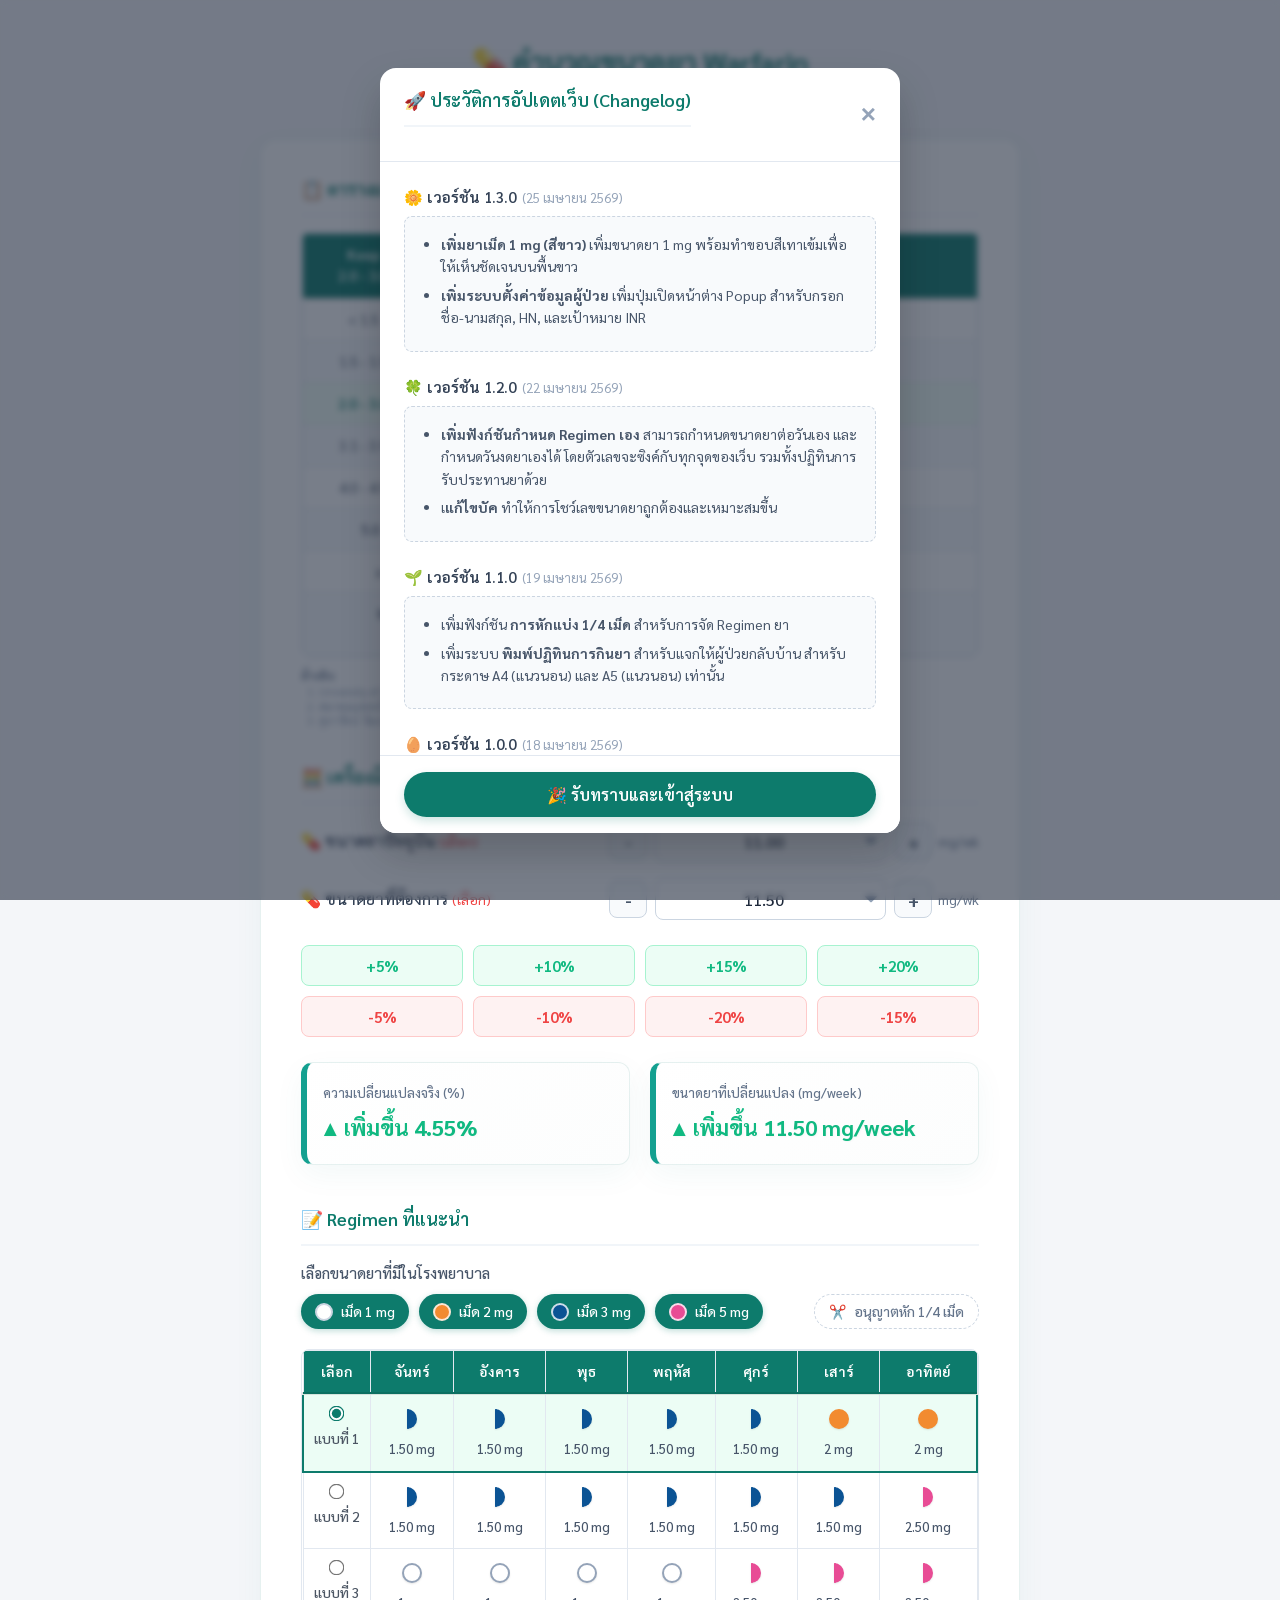
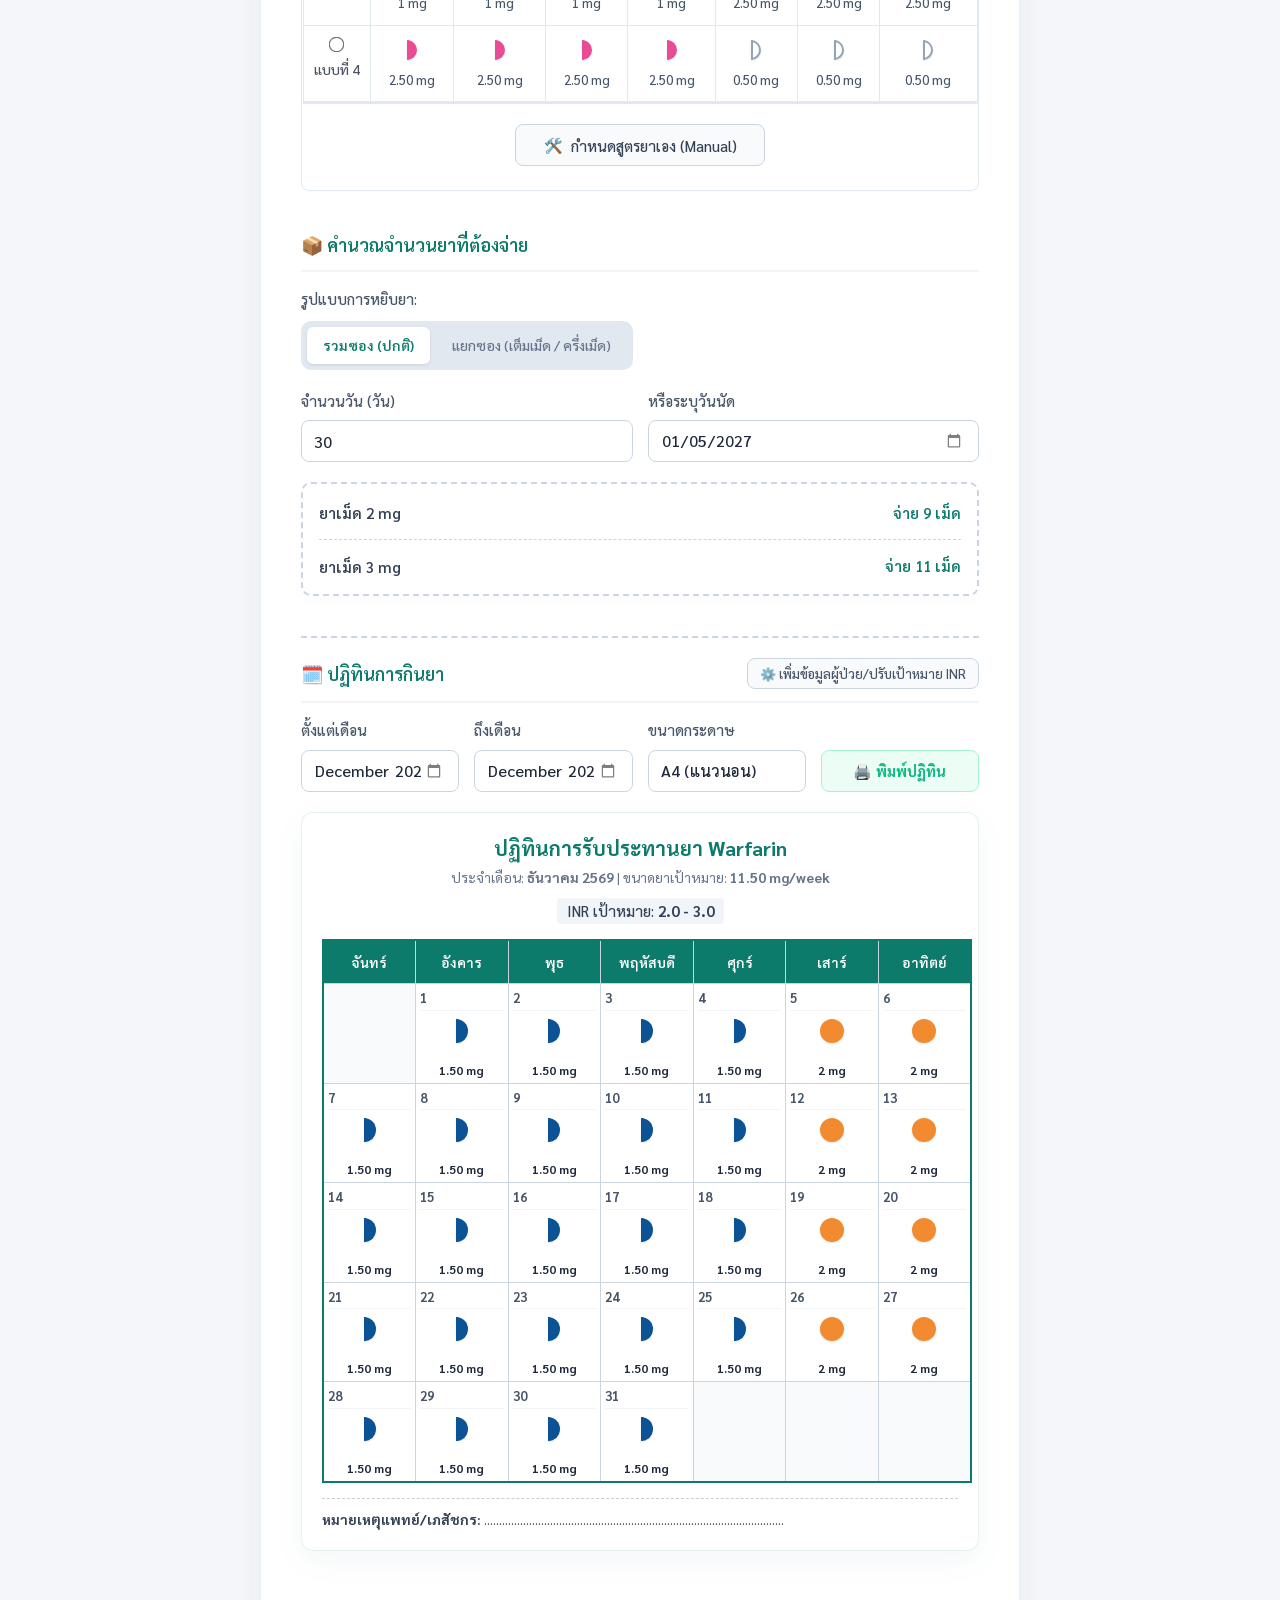
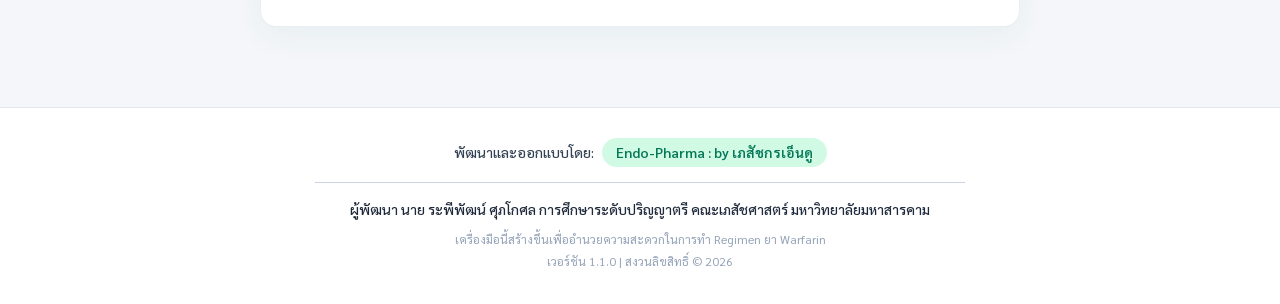
==== commit 86e17fff: "Update Index.html" ====
--- a/Index.html
+++ b/Index.html
@@ -249,7 +249,7 @@
                 <div class="version-box box-dashed">
                     <ul>
                         <li><strong>เพิ่มยาเม็ด 1 mg (สีขาว) </strong> เพิ่มขนาดยา 1 mg พร้อมทำขอบสีเทาเข้มเพื่อให้เห็นชัดเจนบนพื้นขาว</li>
-                        <li>เ<strong>เพิ่มระบบตั้งค่าข้อมูลผู้ป่วย</strong> เพิ่มปุ่มเปิดหน้าต่าง Popup สำหรับกรอก ชื่อ-นามสกุล, HN, และเป้าหมาย INR</li>
+                        <li><strong>เพิ่มระบบตั้งค่าข้อมูลผู้ป่วย</strong> เพิ่มปุ่มเปิดหน้าต่าง Popup สำหรับกรอก ชื่อ-นามสกุล, HN, และเป้าหมาย INR</li>
                     </ul>
                 </div>
 
@@ -350,4 +350,4 @@
 
     <script src="Assets/JS/script.js"></script>
 </body>
-</html>+</html>
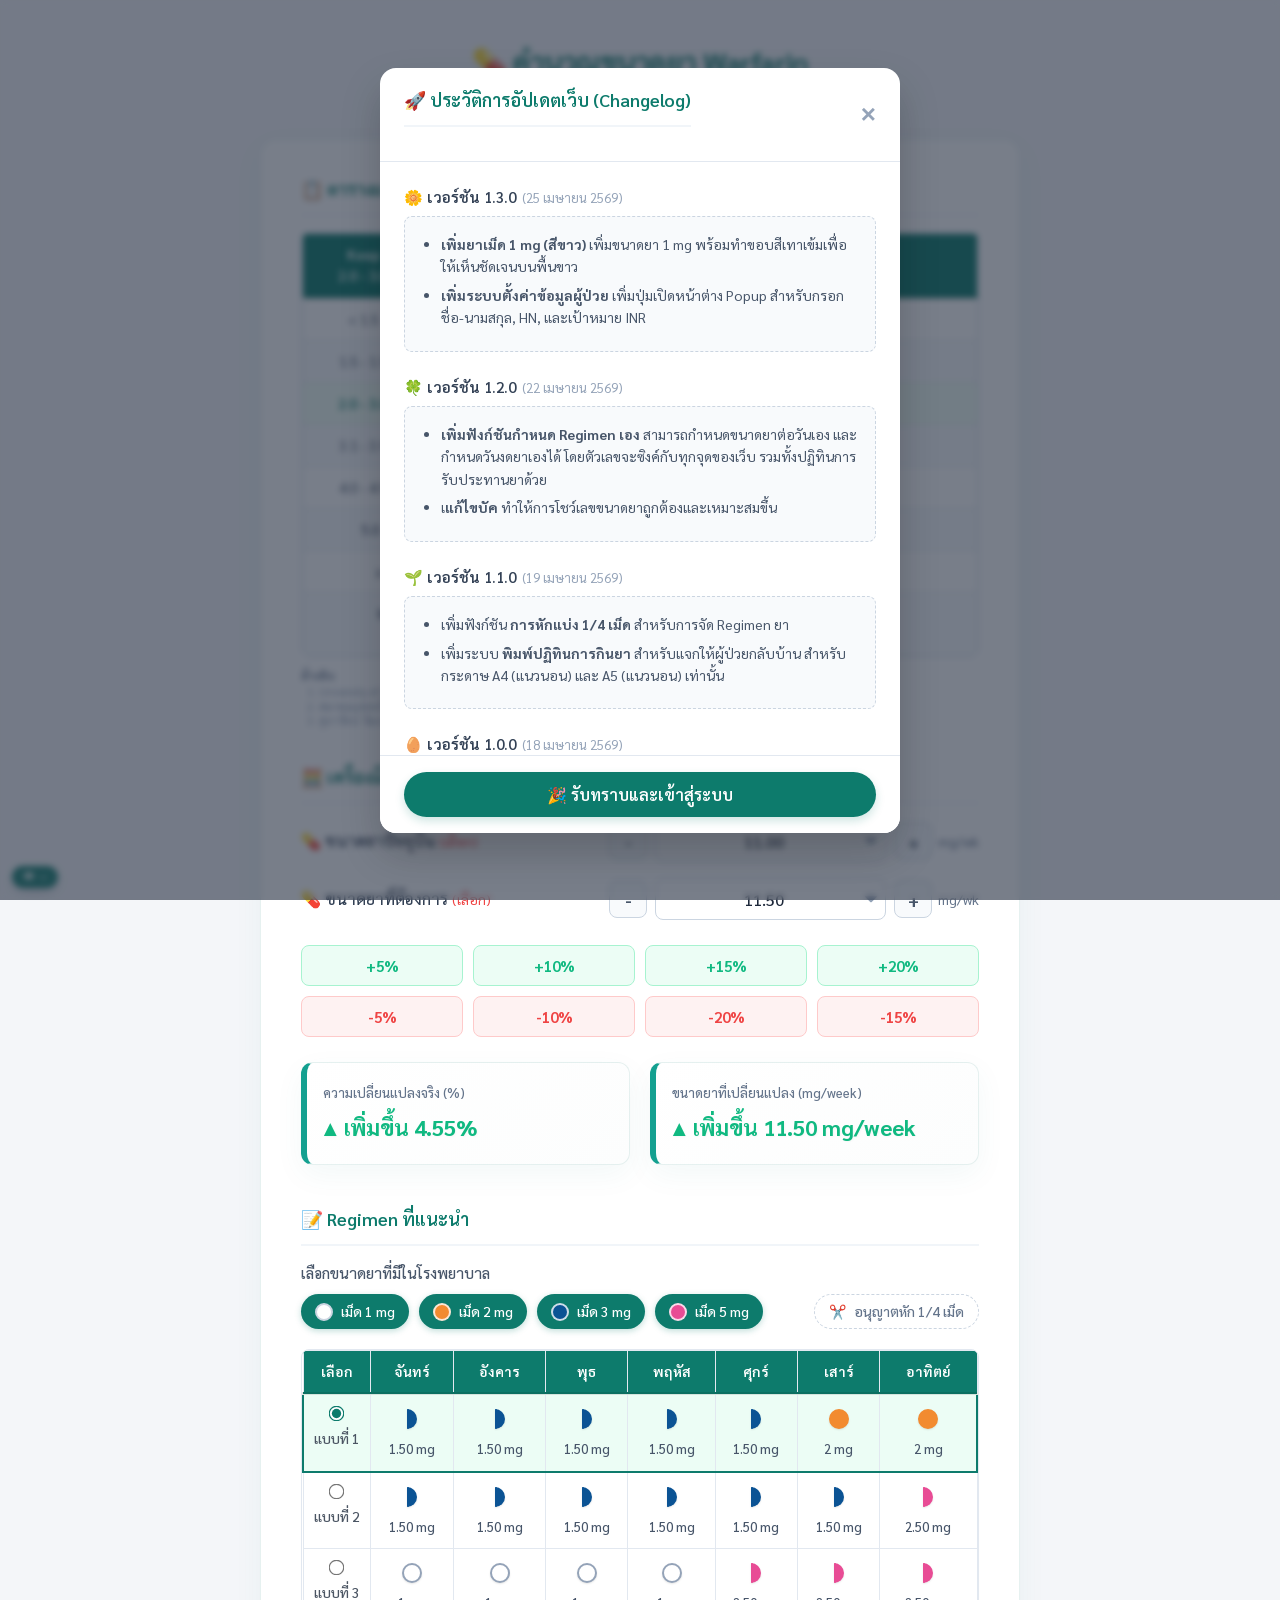
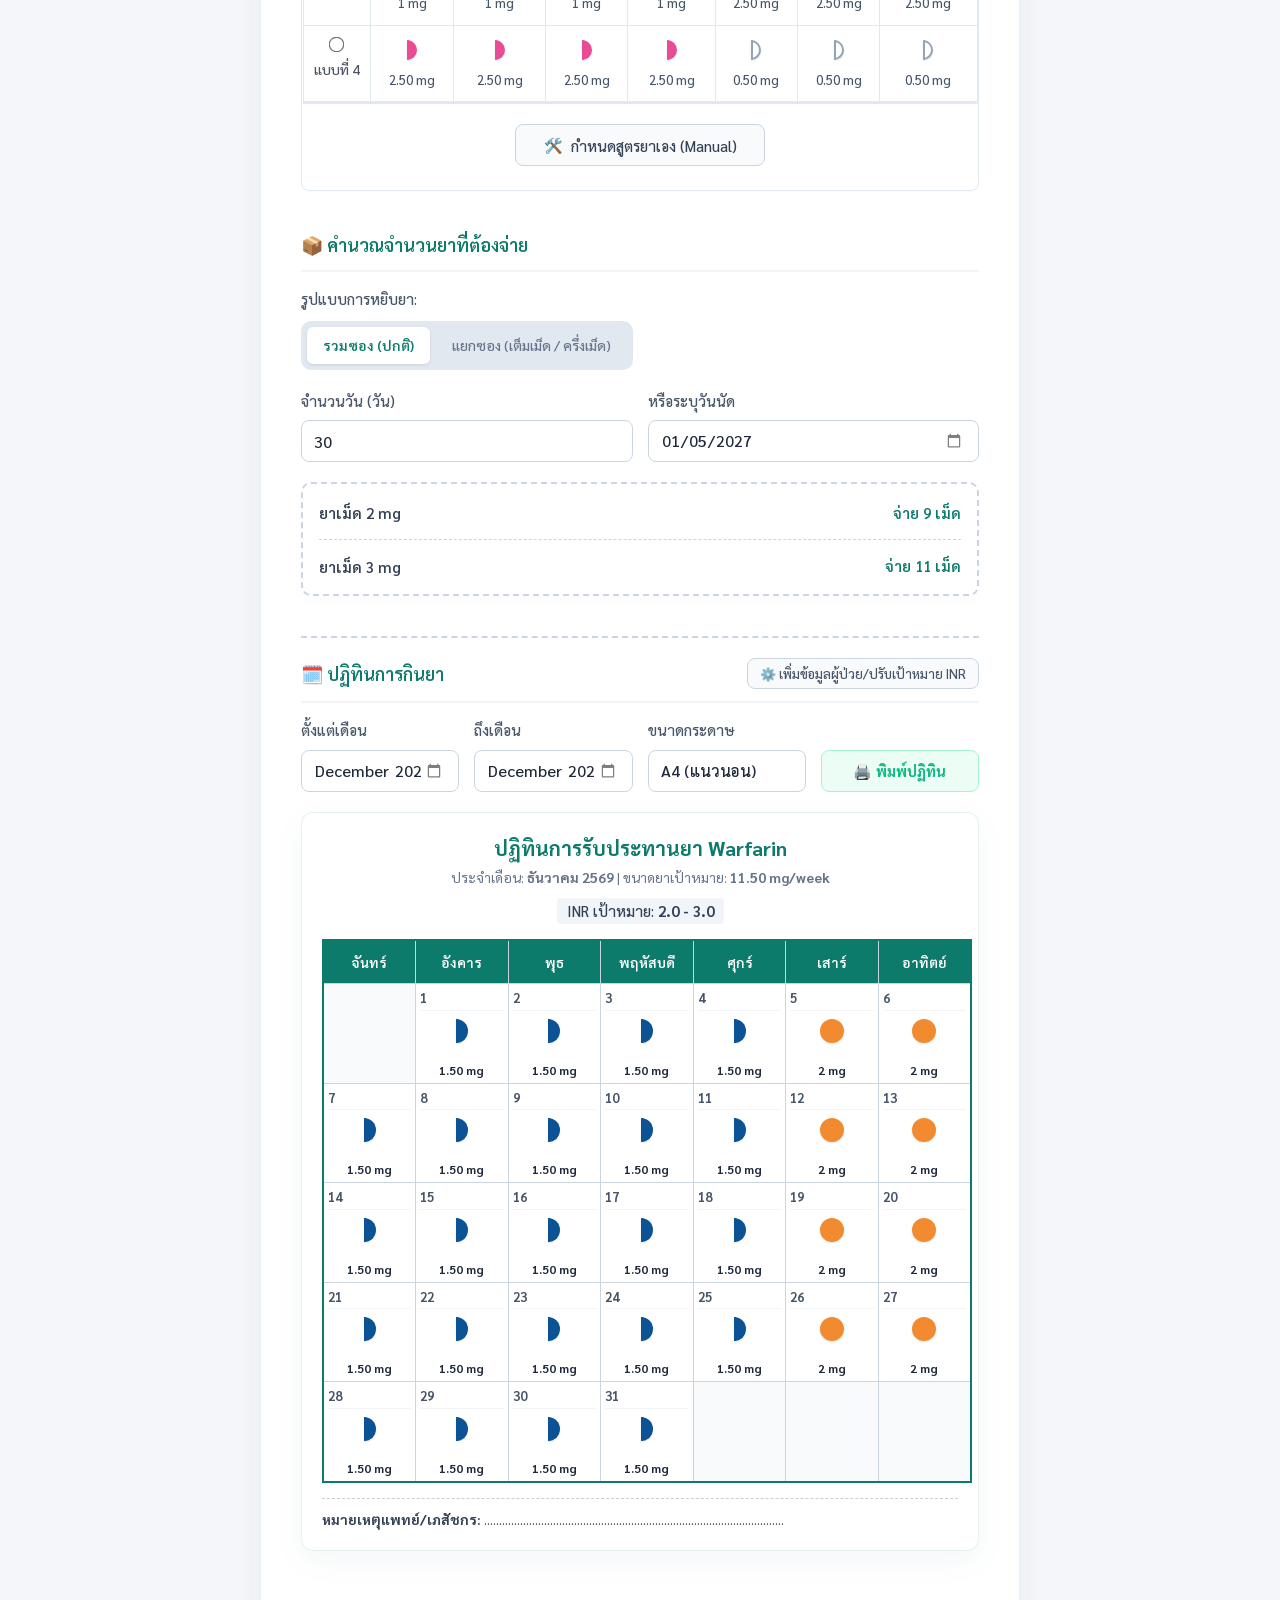
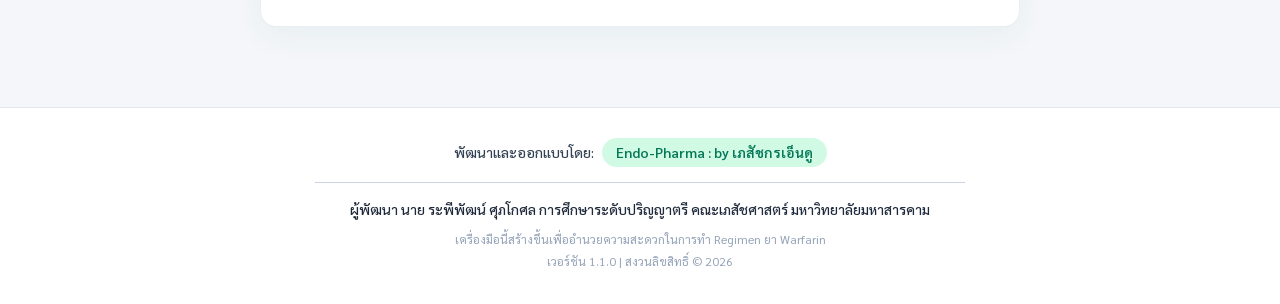
==== commit d3e53e79: "Add files via upload" ====
--- a/Index.html
+++ b/Index.html
@@ -349,5 +349,27 @@
     </div>
 
     <script src="Assets/JS/script.js"></script>
+
+    <div id="visitorBadge" hidden title="จำนวนผู้เข้าชมทั้งหมด"
+         style="position:fixed;bottom:12px;left:12px;z-index:500;display:inline-flex;align-items:center;gap:5px;padding:5px 11px;border-radius:999px;background:rgba(13,123,108,.92);color:#fff;font:600 12px/1 sans-serif;box-shadow:0 4px 12px -4px rgba(15,23,42,.35);pointer-events:none;user-select:none;">
+      👁 <span id="visitorCount">–</span>
+    </div>
+    <script>
+    (function () {
+      var CODE = 'warfarin';
+      if (location.protocol === 'file:') return;
+      var s = document.createElement('script');
+      s.async = true; s.src = 'https://gc.zgo.at/count.js';
+      s.setAttribute('data-goatcounter', 'https://' + CODE + '.goatcounter.com/count');
+      document.head.appendChild(s);
+      fetch('https://' + CODE + '.goatcounter.com/counter/TOTAL.json')
+        .then(function (r) { return r.ok ? r.json() : null; })
+        .then(function (d) {
+          var v = d && (d.count_unique || d.count); if (!v) return;
+          var b = document.getElementById('visitorBadge'), n = document.getElementById('visitorCount');
+          if (b && n) { n.textContent = v; b.hidden = false; }
+        }).catch(function () {});
+    })();
+    </script>
 </body>
-</html>
+</html>
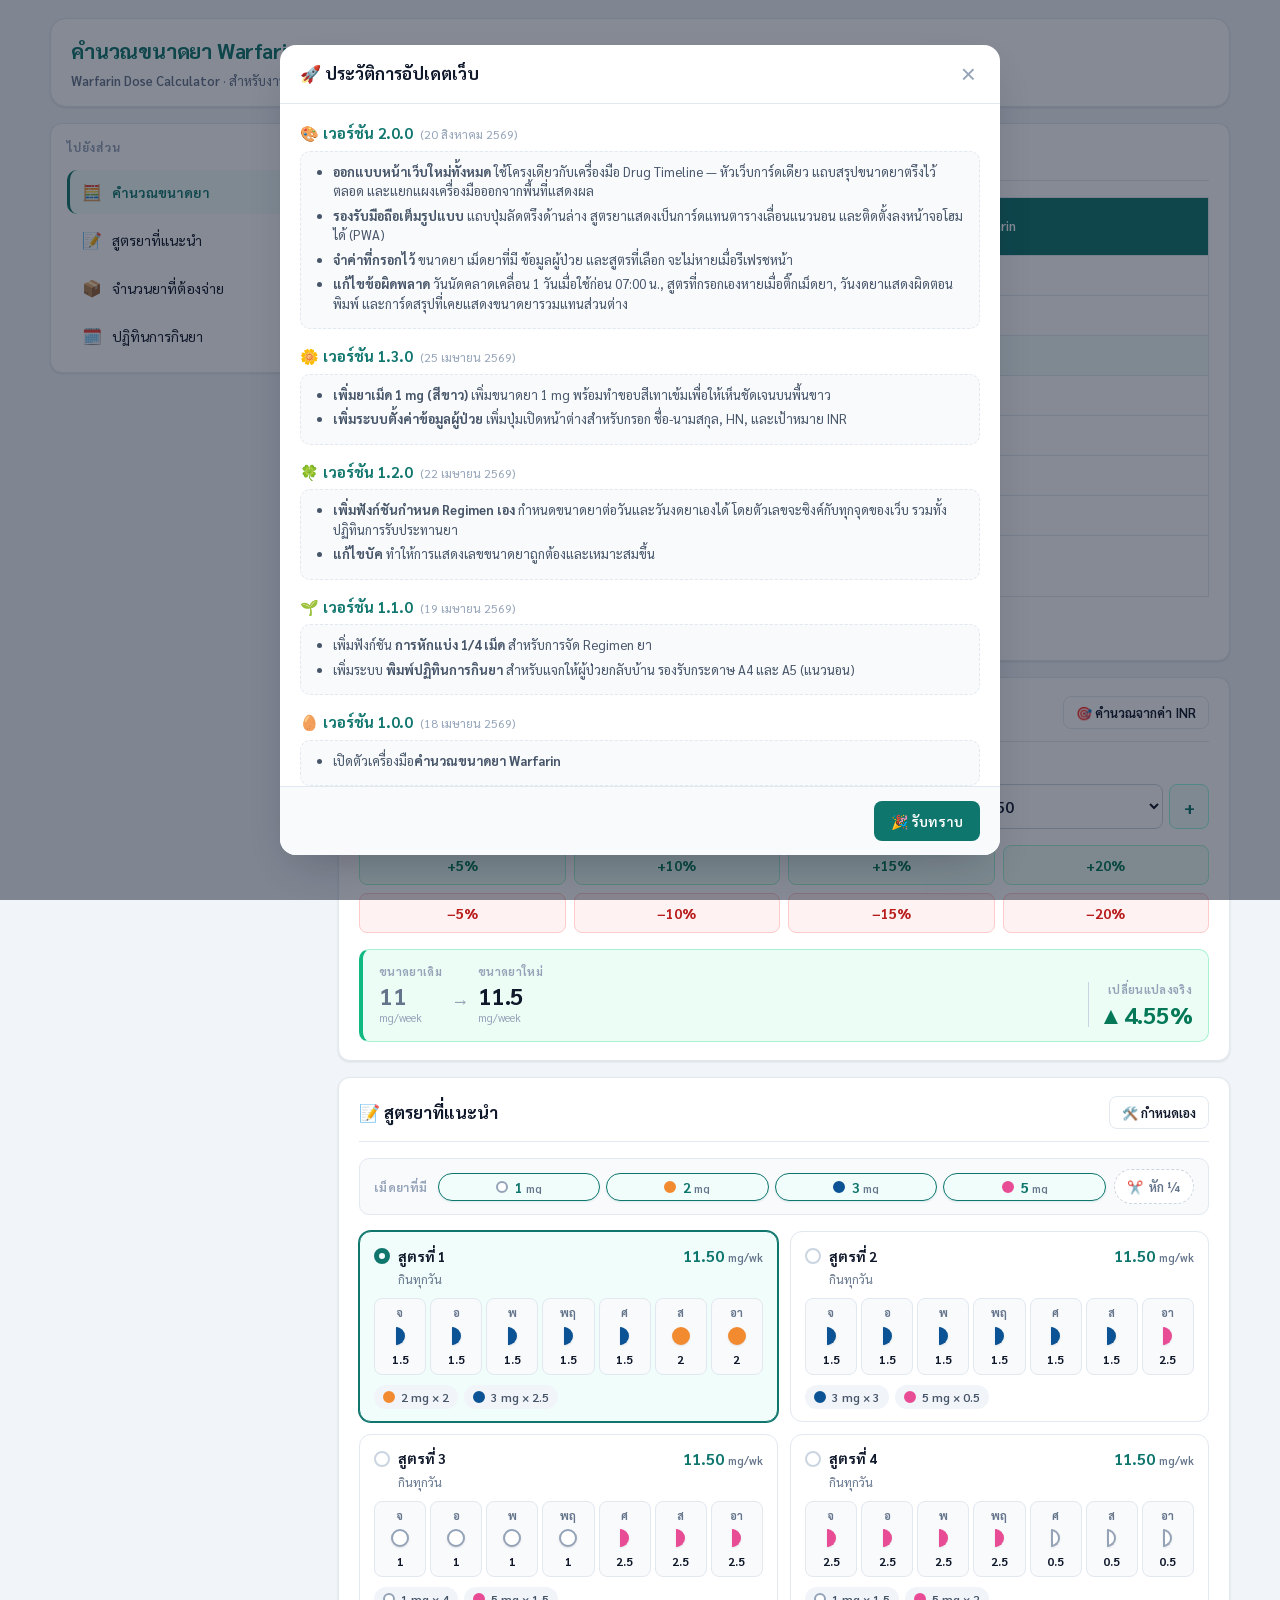
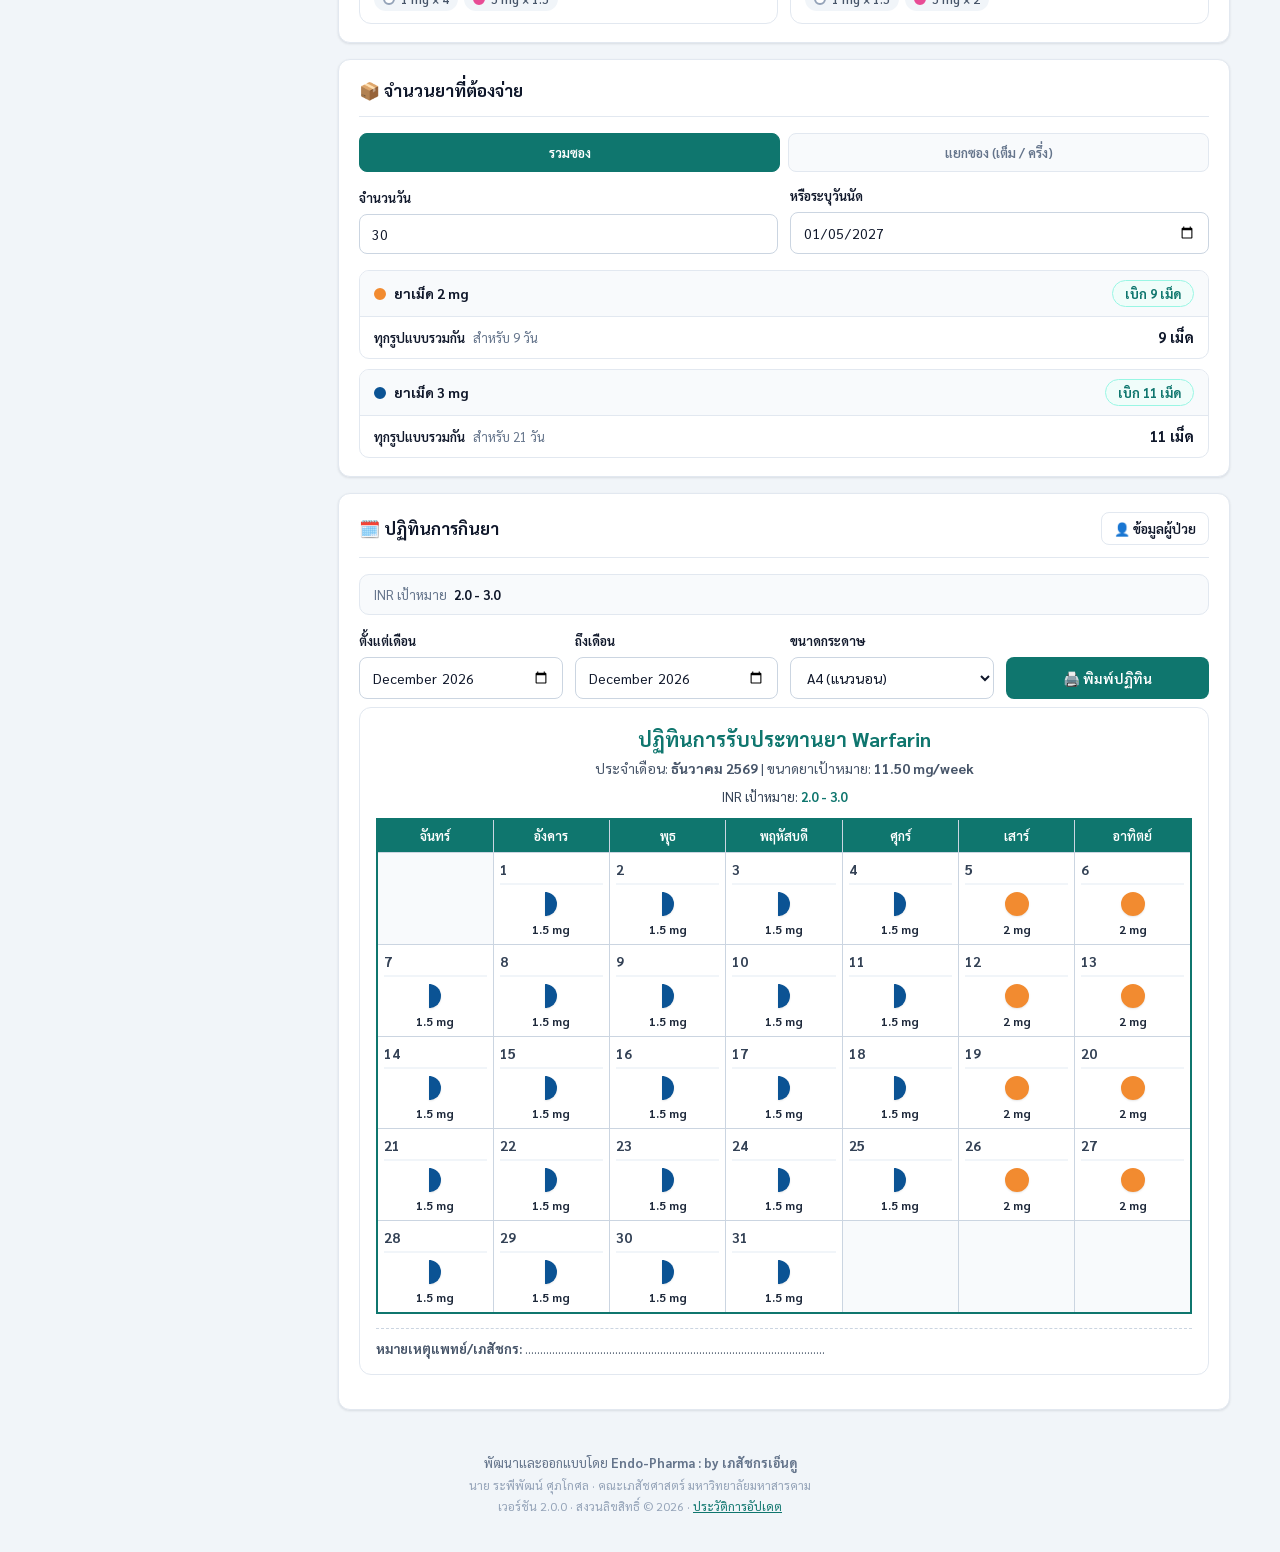
==== commit 35298d07: "Add files via upload" ====
--- a/Index.html
+++ b/Index.html
@@ -1,375 +1,313 @@
-<!DOCTYPE html>
-<html lang="th">
-<head>
-    <meta charset="UTF-8">
-    <meta name="viewport" content="width=device-width, initial-scale=1.0">
-    <title>Warfarin Dose Calculator | ระบบคำนวณขนาดยา Warfarin </title>
-    <link href="https://fonts.googleapis.com/css2?family=Sarabun:wght@300;400;500;600;700&display=swap" rel="stylesheet">
-    <link rel="stylesheet" href="Assets/CSS/style.css">
-    <link rel="icon" type="image/png" sizes="192x192" href="Assets/Images/logo-endo.png">
-    <link rel="apple-touch-icon" sizes="180x180" href="Assets/Images/logo-endo.png">
-    <link rel="icon" type="image/png" sizes="512x512" href="Assets/Images/logo-endo.png">
-</head>
-<body>
-
-    <div class="main-header">
-        <h1>💊 คำนวณขนาดยา Warfarin</h1>
-        <p>เครื่องมือนี้สร้างขึ้นเพื่ออำนวยความสะดวกในการทำ Regimen ยา Warfarin</p>
-    </div>
-
-    <div class="calculator-container">
-
-        <div class="guideline-section">
-            <div class="guideline-title">📋 ตารางแนวทางการปรับขนาดยา Warfarin</div>
-            <div class="table-responsive">
-                <table class="guideline-table">
-                    <thead>
-                        <tr>
-                            <th>Keep<br>2.0 - 3.0</th>
-                            <th>Keep<br>2.5 - 3.5</th>
-                            <th>แนวทางการปรับยา Warfarin</th>
-                        </tr>
-                    </thead>
-                    <tbody>
-                        <tr><td>&lt; 1.5</td><td>&lt; 1.9</td><td>เพิ่มขนาดยา 10 - 20 %</td></tr>
-                        <tr><td>1.5 - 1.9</td><td>1.9 - 2.4</td><td>เพิ่มขนาดยา 5 - 10 %</td></tr>
-                        <tr class="highlight-row"><td>2.0 - 3.0</td><td>2.5 - 3.5</td><td><strong>ใช้ยาขนาดเดิม</strong></td></tr>
-                        <tr><td>3.1 - 3.9</td><td>3.6 - 4.5</td><td>ลดขนาดยา 5 - 10 %</td></tr>
-                        <tr><td>4.0 - 4.9</td><td>4.6 - 4.9</td><td>Hold 1 day + ลดขนาดยา 10 %</td></tr>
-                        <tr><td colspan="2" class="merged-cell">5.0 - 8.9 no Bleeding</td><td>Omit 1 - 2 doses + Vitamin K 1 mg orally</td></tr>
-                        <tr><td colspan="2" class="merged-cell">&ge; 9 no Bleeding</td><td>Vitamin K 5 - 10 mg orally</td></tr>
-                        <tr><td colspan="2" class="merged-cell">Major Bleeding<br>Any INR</td><td>Vitamin K 10 mg IV plus FFP<br><span class="text-small">Repeat Vitamin K q 12 hr if needed</span></td></tr>
-                    </tbody>
-                </table>
-            </div>
-            <div class="references">
-                <p><strong>อ้างอิง:</strong></p>
-                <ol>
-                    <li>University of Wisconsin – UW Health. Warfarin Management-Adult-Inpatient Clinical Practice 2011.</li>
-                    <li>สมาคมแพทย์โรคหัวใจแห่งประเทศไทยฯ แนวทางการรักษาผู้ป่วยด้วยยาต้านการแข็งตัวของเลือดชนิดรับประทาน 2553.</li>
-                    <li>สุภารัตน์ วัฒนสมบัติ (โรงพยาบาลเชียงรายประชานุเคราะห์) common pitfall in warfarin management. 2560.</li>
-                </ol>
-            </div>
-        </div>
-        <div class="guideline-title">🧮 เครื่องมือคำนวณขนาดยา Warfarin</div>
-        <div class="input-section">
-            <div class="input-row">
-                <label for="currentDose"><span class="medical-icon">💊</span> ขนาดยาปัจจุบัน <span class="text-red">(เลือก)</span></label>
-                <div class="select-group">
-                    <button class="btn-step" onclick="stepDose('currentDose', -0.5)">-</button>
-                    <select id="currentDose"></select>
-                    <button class="btn-step" onclick="stepDose('currentDose', 0.5)">+</button>
-                    <span class="unit">mg/wk</span>
-                </div>
-            </div>
-
-            <div class="input-row">
-                <label for="targetDose"><span class="medical-icon">💊</span> ขนาดยาที่ต้องการ <span class="text-red">(เลือก)</span></label>
-                <div class="select-group">
-                    <button class="btn-step" onclick="stepDose('targetDose', -0.5)">-</button>
-                    <select id="targetDose"></select>
-                    <button class="btn-step" onclick="stepDose('targetDose', 0.5)">+</button>
-                    <span class="unit">mg/wk</span>
-                </div>
-            </div>
-        </div>
-
-        <div class="button-grid">
-            <button class="btn-pct btn-increase" onclick="applyPercent(5)">+5%</button>
-            <button class="btn-pct btn-increase" onclick="applyPercent(10)">+10%</button>
-            <button class="btn-pct btn-increase" onclick="applyPercent(15)">+15%</button>
-            <button class="btn-pct btn-increase" onclick="applyPercent(20)">+20%</button>
-
-            <button class="btn-pct btn-decrease" onclick="applyPercent(-5)">-5%</button>
-            <button class="btn-pct btn-decrease" onclick="applyPercent(-10)">-10%</button>
-            <button class="btn-pct btn-decrease" onclick="applyPercent(-20)">-20%</button>
-            <button class="btn-pct btn-decrease" onclick="applyPercent(-15)">-15%</button>
-        </div>
-
-        <div class="results-container">
-            <div class="result-card">
-                <p>ความเปลี่ยนแปลงจริง (%)</p>
-                <h3 id="actualPercent">-</h3>
-            </div>
-            <div class="result-card">
-                <p>ขนาดยาที่เปลี่ยนแปลง (mg/week)</p>
-                <h3 id="newDoseDisplay">-</h3>
-            </div>
-        </div>
-
-        <div class="regimen-wrapper">
-            <h3 class="regimen-title">📝 Regimen ที่แนะนำ</h3>
-
-            <div class="pill-selection-text">เลือกขนาดยาที่มีในโรงพยาบาล</div>
-            <div class="pill-selectors">
-                <label class="pill-checkbox-label active" id="lbl-pill-1">
-                    <input type="checkbox" id="chk-1" checked onchange="updatePillState(1)">
-                    <div class="pill-icon" style="background-color: #ffffff; border-color: #cbd5e1;"></div>
-                    <span>เม็ด 1 mg</span>
-                </label>
-                <label class="pill-checkbox-label active" id="lbl-pill-2">
-                    <input type="checkbox" id="chk-2" checked onchange="updatePillState(2)">
-                    <div class="pill-icon" style="background-color: #f28b30;"></div>
-                    <span>เม็ด 2 mg</span>
-                </label>
-                <label class="pill-checkbox-label active" id="lbl-pill-3">
-                    <input type="checkbox" id="chk-3" checked onchange="updatePillState(3)">
-                    <div class="pill-icon" style="background-color: #0b5394;"></div>
-                    <span>เม็ด 3 mg</span>
-                </label>
-                <label class="pill-checkbox-label active" id="lbl-pill-5">
-                    <input type="checkbox" id="chk-5" checked onchange="updatePillState(5)">
-                    <div class="pill-icon" style="background-color: #e84c95;"></div>
-                    <span>เม็ด 5 mg</span>
-                </label>
-                <label class="quarter-toggle">
-                    <input type="checkbox" id="chk-quarter" onchange="updateRegimens(parseFloat(document.getElementById('targetDose').value))">
-                    <div class="quarter-btn-content">
-                        <span class="quarter-icon">✂️</span>
-                        <span>อนุญาตหัก 1/4 เม็ด</span>
-                    </div>
-                </label>
-            </div>
-
-            <div class="table-responsive">
-                <table class="regimen-table">
-                    <thead>
-                        <tr>
-                            <th>เลือก</th>
-                            <th>จันทร์</th>
-                            <th>อังคาร</th>
-                            <th>พุธ</th>
-                            <th>พฤหัส</th>
-                            <th>ศุกร์</th>
-                            <th>เสาร์</th>
-                            <th>อาทิตย์</th>
-                        </tr>
-                    </thead>
-                    <tbody id="regimen-tbody">
-                        </tbody>
-                </table>
-                    <div class="table-responsive">
-                        <table class="regimen-table"></table>
-                    </div>
-                    <div style="text-align: center; margin-top: 20px;">
-                        <button class="btn-custom-regimen" onclick="openCustomModal()">
-                            <span class="icon-anim">🛠️</span> กำหนดสูตรยาเอง (Manual)
-                        </button>
-                        ㅤ
-                    </div>
-            </div>
-        </div>
-
-        <div class="dispense-wrapper">
-            <h3 class="regimen-title">📦 คำนวณจำนวนยาที่ต้องจ่าย</h3>
-
-            <div class="dispense-options">
-                <label class="dispense-options-label">รูปแบบการหยิบยา:</label>
-                <div class="toggle-group">
-                    <input type="radio" id="dispense-combine" name="dispenseType" value="combine" checked onchange="calculateDispense()">
-                    <label for="dispense-combine" class="toggle-btn">รวมซอง (ปกติ)</label>
-
-                    <input type="radio" id="dispense-separate" name="dispenseType" value="separate" onchange="calculateDispense()">
-                    <label for="dispense-separate" class="toggle-btn">แยกซอง (เต็มเม็ด / ครึ่งเม็ด)</label>
-                </div>
-            </div>
-
-            <div class="dispense-inputs">
-                <div class="input-group">
-                    <label for="dispenseDays">จำนวนวัน (วัน)</label>
-                    <input type="number" id="dispenseDays" min="1" value="30" oninput="updateDateFromDays()">
-                </div>
-                <div class="input-group">
-                    <label for="dispenseDate">หรือระบุวันนัด</label>
-                    <input type="date" id="dispenseDate" onchange="updateDaysFromDate()">
-                </div>
-            </div>
-
-            <div id="dispenseResult" class="dispense-result-container">
-                </div>
-        </div>
-        <div class="calendar-wrapper no-print">
-            <div style="display: flex; justify-content: space-between; align-items: center; margin-bottom: 16px; border-bottom: 2px solid #f1f5f9; padding-bottom: 12px;">
-                <h3 class="regimen-title" style="border: none; margin: 0; padding: 0;">🗓️ ปฏิทินการกินยา</h3>
-                <button onclick="openCalendarSettingsModal()" style="background-color: #f8fafc; border: 1px solid #cbd5e1; border-radius: 8px; padding: 6px 12px; font-family: 'Sarabun', sans-serif; font-size: 13px; color: #475569; cursor: pointer; font-weight: 500; transition: all 0.2s;">
-                    ⚙️ เพิ่มข้อมูลผู้ป่วย/ปรับเป้าหมาย INR
-                </button>
-            </div>
-
-            <div class="dispense-inputs" style="align-items: flex-end; flex-wrap: wrap; gap: 15px;">
-                <div class="input-group" style="flex: 1; min-width: 120px;">
-                    <label for="startMonth">ตั้งแต่เดือน</label>
-                    <input type="month" id="startMonth" onchange="generateCalendar()">
-                </div>
-                <div class="input-group" style="flex: 1; min-width: 120px;">
-                    <label for="endMonth">ถึงเดือน</label>
-                    <input type="month" id="endMonth" onchange="generateCalendar()">
-                </div>
-                <div class="input-group" style="flex: 1; min-width: 120px;">
-                    <label for="paperSize">ขนาดกระดาษ</label>
-                    <select id="paperSize">
-                        <option value="A4">A4 (แนวนอน)</option>
-                        <option value="A5">A5 (แนวนอน)</option>
-                    </select>
-                </div>
-                <div class="input-group" style="flex: 1; min-width: 120px;">
-                    <button class="btn-pct btn-increase" style="height: 42px; width: 100%;" onclick="printCalendar()">🖨️ พิมพ์ปฏิทิน</button>
-                </div>
-            </div>
-        </div>
-
-        <div id="calendar-print-area">
-            <div style="text-align:center; padding: 40px; color:#64748b; font-size: 16px;">
-                กรุณากด "คำนวณขนาดยา" ก่อนเพื่อสร้างปฏิทินครับ 💊
-            </div>
-        </div>
-
-    </div>
-
-    <footer class="main-footer">
-        <div class="footer-content">
-            <p>พัฒนาและออกแบบโดย: <span class="highlight-green">Endo-Pharma : by เภสัชกรเอ็นดู</span></p>
-            <p class="developer-info">ผู้พัฒนา นาย ระพีพัฒน์ ศุภโกศล การศึกษาระดับปริญญาตรี คณะเภสัชศาสตร์ มหาวิทยาลัยมหาสารคาม</p>
-            <p class="footer-note">เครื่องมือนี้สร้างขึ้นเพื่ออำนวยความสะดวกในการทำ Regimen ยา Warfarin</p>
-            <p class="footer-version">เวอร์ชัน 1.1.0 | สงวนลิขสิทธิ์ © 2026</p>
-        </div>
-    </footer>
-
-    <div id="changelogModal" class="modal-overlay">
-        <div class="changelog-modal">
-            <div class="modal-header">
-                <h2>🚀 ประวัติการอัปเดตเว็บ (Changelog)</h2>
-                <button class="close-modal" onclick="closeChangelog()">&times;</button>
-            </div>
-            <div class="modal-body">
-
-                 <div class="version-header">
-                    <span class="version-title">🌼 เวอร์ชัน 1.3.0</span> <span class="version-date">(25 เมษายน 2569)</span>
-                </div>
-                <div class="version-box box-dashed">
-                    <ul>
-                        <li><strong>เพิ่มยาเม็ด 1 mg (สีขาว) </strong> เพิ่มขนาดยา 1 mg พร้อมทำขอบสีเทาเข้มเพื่อให้เห็นชัดเจนบนพื้นขาว</li>
-                        <li><strong>เพิ่มระบบตั้งค่าข้อมูลผู้ป่วย</strong> เพิ่มปุ่มเปิดหน้าต่าง Popup สำหรับกรอก ชื่อ-นามสกุล, HN, และเป้าหมาย INR</li>
-                    </ul>
-                </div>
-
-                <div class="version-header">
-                    <span class="version-title">🍀 เวอร์ชัน 1.2.0</span> <span class="version-date">(22 เมษายน 2569)</span>
-                </div>
-                <div class="version-box box-dashed">
-                    <ul>
-                        <li><strong>เพิ่มฟังก์ชันกำหนด Regimen เอง </strong> สามารถกำหนดขนาดยาต่อวันเอง และกำหนดวันงดยาเองได้ โดยตัวเลขจะซิงค์กับทุกจุดของเว็บ รวมทั้งปฏิทินการรับประทานยาด้วย</li>
-                        <li>เ<strong>แก้ไขบัค</strong> ทำให้การโชว์เลขขนาดยาถูกต้องและเหมาะสมขึ้น</li>
-                    </ul>
-                </div>
-
-                <div class="version-header">
-                    <span class="version-title">🌱 เวอร์ชัน 1.1.0</span> <span class="version-date">(19 เมษายน 2569)</span>
-                </div>
-                <div class="version-box box-dashed">
-                    <ul>
-                        <li>เพิ่มฟังก์ชัน <strong>การหักแบ่ง 1/4 เม็ด</strong> สำหรับการจัด Regimen ยา</li>
-                        <li>เพิ่มระบบ <strong>พิมพ์ปฏิทินการกินยา</strong> สำหรับแจกให้ผู้ป่วยกลับบ้าน สำหรับกระดาษ A4 (แนวนอน) และ A5 (แนวนอน) เท่านั้น</li>
-                    </ul>
-                </div>
-
-                <div class="version-header">
-                    <span class="version-title">🥚 เวอร์ชัน 1.0.0</span> <span class="version-date">(18 เมษายน 2569)</span>
-                </div>
-                <div class="version-box box-dashed">
-                    <ul>
-                        <li>เปิดตัวเครื่องมือ<strong>คำนวณขนาดยา Warfarin</strong></li>
-                    </ul>
-                </div>
-            </div>
-            <div class="modal-footer">
-                <button class="btn-acknowledge" onclick="closeChangelog()">🎉 รับทราบและเข้าสู่ระบบ</button>
-            </div>
-        </div>
-    </div>
-    <div id="customRegimenModal" class="modal-overlay">
-        <div class="changelog-modal" style="max-width: 400px;">
-            <div class="modal-header">
-                <h2>🛠️ กำหนดสูตรยาเอง</h2>
-                <button class="close-modal" onclick="closeCustomModal()">&times;</button>
-            </div>
-            <div class="modal-body" style="padding: 20px;">
-                <p style="margin-top: 0; color: #64748b; font-size: 14px; text-align: center;">ตัวเลือกจะอ้างอิงจากเม็ดยาที่มีในโรงพยาบาล</p>
-                <div id="custom-days-container" style="display: flex; flex-direction: column; gap: 10px;">
-                    </div>
-            </div>
-            <div class="modal-footer" style="display: flex; flex-direction: column; align-items: center; gap: 15px;">
-                <h3 id="custom-total-display" style="margin: 0; color: var(--primary-color); font-size: 22px;">รวม: 0.00 mg/week</h3>
-                <button class="btn-acknowledge" onclick="applyCustomRegimen()">✅ บันทึกและใช้สูตรนี้</button>
-            </div>
-        </div>
-    </div>
-
-    <div id="calendarSettingsModal" class="modal-overlay">
-        <div class="changelog-modal" style="max-width: 400px;">
-            <div class="modal-header">
-                <h2>⚙️ ข้อมูลผู้ป่วยบนปฏิทิน</h2>
-                <button class="close-modal" onclick="closeCalendarSettingsModal()">&times;</button>
-            </div>
-            <div class="modal-body" style="padding: 24px; overflow-y: visible;">
-                <p style="margin-top: 0; color: #64748b; font-size: 14px; margin-bottom: 20px;">ข้อมูลนี้จะถูกนำไปแสดงบนหัวกระดาษปฏิทิน (เว้นว่างไว้ได้หากไม่ต้องการพิมพ์)</p>
-
-                <div class="dispense-inputs" style="flex-direction: column; gap: 16px; margin-bottom: 0;">
-                    <div class="input-group" style="width: 100%;">
-                        <label for="patientName" style="font-size: 14px; color: #334155; font-weight: 600; margin-bottom: 6px;">ชื่อ-นามสกุล ผู้ป่วย</label>
-                        <input type="text" id="patientName" placeholder="เช่น นายใจดี มีสุข" oninput="generateCalendar()" style="width: 100%; box-sizing: border-box; border: 1px solid #cbd5e1; border-radius: 8px; padding: 10px 12px; font-size: 15px;">
-                    </div>
-
-                    <div class="input-group" style="width: 100%;">
-                        <label for="patientHN" style="font-size: 14px; color: #334155; font-weight: 600; margin-bottom: 6px;">HN</label>
-                        <input type="text" id="patientHN" placeholder="เช่น 000001" oninput="generateCalendar()" style="width: 100%; box-sizing: border-box; border: 1px solid #cbd5e1; border-radius: 8px; padding: 10px 12px; font-size: 15px;">
-                    </div>
-
-                    <div class="input-group" style="width: 100%;">
-                        <label style="font-size: 14px; color: #334155; font-weight: 600; margin-bottom: 6px;">ระดับ INR เป้าหมาย</label>
-                        <div style="display: flex; align-items: center; gap: 12px;">
-                            <input type="number" id="targetINRMin" value="2.0" step="0.1" min="0" placeholder="ต่ำสุด"
-                                   oninput="generateCalendar()"
-                                   onblur="if(this.value !== '') this.value = parseFloat(this.value).toFixed(1)"
-                                   class="inr-input">
-                            <span style="color: #94a3b8; font-weight: bold;">-</span>
-                            <input type="number" id="targetINRMax" value="3.0" step="0.1" min="0" placeholder="สูงสุด"
-                                   oninput="generateCalendar()"
-                                   onblur="if(this.value !== '') this.value = parseFloat(this.value).toFixed(1)"
-                                   class="inr-input">
-                        </div>
-                    </div>
-                </div>
-            </div>
-            <div class="modal-footer" style="display: flex; justify-content: center; padding: 16px 24px; gap: 12px;">
-                <button class="btn-pct" style="background-color: #f1f5f9; color: #64748b; border: 1px solid #cbd5e1; flex: 1; max-width: 140px;" onclick="clearCalendarSettings()">🗑️ ล้างข้อมูล</button>
-                <button class="btn-acknowledge" style="flex: 1; max-width: 160px; margin: 0;" onclick="closeCalendarSettingsModal()">✅ บันทึกและปิด</button>
-            </div>
-        </div>
-    </div>
-
-    <script src="Assets/JS/script.js"></script>
-
-    <div id="visitorBadge" hidden title="จำนวนผู้เข้าชมทั้งหมด"
-         style="position:fixed;bottom:12px;left:12px;z-index:500;display:inline-flex;align-items:center;gap:5px;padding:5px 11px;border-radius:999px;background:rgba(13,123,108,.92);color:#fff;font:600 12px/1 sans-serif;box-shadow:0 4px 12px -4px rgba(15,23,42,.35);pointer-events:none;user-select:none;">
-      👁 <span id="visitorCount">–</span>
-    </div>
-    <script>
-    (function () {
-      var CODE = 'warfarin';
-      if (location.protocol === 'file:') return;
-      var s = document.createElement('script');
-      s.async = true; s.src = 'https://gc.zgo.at/count.js';
-      s.setAttribute('data-goatcounter', 'https://' + CODE + '.goatcounter.com/count');
-      document.head.appendChild(s);
-      fetch('https://' + CODE + '.goatcounter.com/counter/TOTAL.json')
-        .then(function (r) { return r.ok ? r.json() : null; })
-        .then(function (d) {
-          var v = d && (d.count_unique || d.count); if (!v) return;
-          var b = document.getElementById('visitorBadge'), n = document.getElementById('visitorCount');
-          if (b && n) { n.textContent = v; b.hidden = false; }
-        }).catch(function () {});
-    })();
-    </script>
-</body>
-</html>+<!DOCTYPE html>
+<html lang="th">
+<head>
+    <meta charset="UTF-8">
+    <meta name="viewport" content="width=device-width, initial-scale=1.0, viewport-fit=cover">
+    <title>คำนวณขนาดยา Warfarin | Warfarin Dose Calculator</title>
+
+    <link rel="preconnect" href="https://fonts.googleapis.com">
+    <link rel="preconnect" href="https://fonts.gstatic.com" crossorigin>
+    <link href="https://fonts.googleapis.com/css2?family=Sarabun:wght@400;500;600;700&display=swap" rel="stylesheet">
+    <link rel="stylesheet" href="css/styles.css">
+
+    <link rel="icon" type="image/png" sizes="192x192" href="Assets/Images/logo-endo.png">
+    <link rel="apple-touch-icon" sizes="180x180" href="Assets/Images/logo-endo.png">
+    <link rel="manifest" href="manifest.webmanifest">
+    <meta name="theme-color" content="#0f766e">
+    <meta name="apple-mobile-web-app-capable" content="yes">
+    <meta name="apple-mobile-web-app-status-bar-style" content="default">
+    <meta name="apple-mobile-web-app-title" content="Warfarin">
+    <meta name="mobile-web-app-capable" content="yes">
+</head>
+<body>
+
+<div class="app-shell">
+
+    <header class="app-header">
+        <h1 class="app-title">คำนวณขนาดยา Warfarin</h1>
+        <p class="app-subtitle">
+            <span class="app-name">Warfarin Dose Calculator</span>
+            <span class="app-tagline"> &middot; สำหรับงานเภสัชกรรมคลินิก &middot; ใช้ประกอบการตัดสินใจของผู้สั่งใช้ยา</span>
+        </p>
+    </header>
+
+    <div class="workbench">
+
+        <aside class="side-panel">
+            <nav class="side-card side-nav">
+                <div class="side-card-head">ไปยังส่วน</div>
+                <a href="#section-calc" class="nav-item" data-target="section-calc">
+                    <span class="nav-icon">🧮</span><span>คำนวณขนาดยา</span></a>
+                <a href="#section-regimen" class="nav-item" data-target="section-regimen">
+                    <span class="nav-icon">📝</span><span>สูตรยาที่แนะนำ</span></a>
+                <a href="#section-dispense" class="nav-item" data-target="section-dispense">
+                    <span class="nav-icon">📦</span><span>จำนวนยาที่ต้องจ่าย</span></a>
+                <a href="#section-calendar" class="nav-item" data-target="section-calendar">
+                    <span class="nav-icon">🗓️</span><span>ปฏิทินการกินยา</span></a>
+            </nav>
+        </aside>
+
+        <main class="main-panel">
+
+            <section class="card" id="section-guideline">
+                <div class="card-head"><h2>📋 แนวทางการปรับขนาดยา Warfarin</h2></div>
+                <div id="guidelineBody"></div>
+            </section>
+
+            <section class="card" id="section-calc">
+                <div class="card-head">
+                    <h2>🧮 คำนวณขนาดยา</h2>
+                    <button id="modeToggle" class="btn btn-outline btn-sm" onclick="toggleDoseMode()">🎯 คำนวณจากค่า INR</button>
+                </div>
+
+                <div class="dose-inputs">
+                    <div class="dose-field">
+                        <label for="currentDose">ขนาดยาปัจจุบัน</label>
+                        <div class="stepper">
+                            <button type="button" class="stepper-btn" onclick="stepDose('currentDose', -1)" aria-label="ลดขนาดยาปัจจุบัน">−</button>
+                            <select id="currentDose"></select>
+                            <button type="button" class="stepper-btn" onclick="stepDose('currentDose', 1)" aria-label="เพิ่มขนาดยาปัจจุบัน">+</button>
+                        </div>
+                    </div>
+                    <div class="dose-field" id="targetField">
+                        <label for="targetDose">ขนาดยาที่ต้องการ</label>
+                        <div class="stepper">
+                            <button type="button" class="stepper-btn" onclick="stepDose('targetDose', -1)" aria-label="ลดขนาดยาที่ต้องการ">−</button>
+                            <select id="targetDose"></select>
+                            <button type="button" class="stepper-btn" onclick="stepDose('targetDose', 1)" aria-label="เพิ่มขนาดยาที่ต้องการ">+</button>
+                        </div>
+                    </div>
+                    <div class="dose-field" id="inrField" hidden>
+                        <label for="inrValue">ค่า INR ปัจจุบัน</label>
+                        <input type="number" id="inrValue" step="0.1" min="0" max="20" placeholder="เช่น 4.2" oninput="onInrInput()">
+                    </div>
+                </div>
+
+                <div id="inrPane" hidden>
+                    <div class="inr-targets" id="inrTargets"></div>
+                    <label class="bleed-check">
+                        <input type="checkbox" id="inrBleeding" onchange="onInrInput()">
+                        <span class="bleed-face">🩸 มีเลือดออกรุนแรง (Major bleeding)</span>
+                    </label>
+                    <div class="inr-guidance is-empty" id="inrGuidance"></div>
+                </div>
+
+                <div class="pct-grid" id="manualPane">
+                    <button class="btn-pct is-up" data-pct="5" onclick="applyPercent(5)">+5%</button>
+                    <button class="btn-pct is-up" data-pct="10" onclick="applyPercent(10)">+10%</button>
+                    <button class="btn-pct is-up" data-pct="15" onclick="applyPercent(15)">+15%</button>
+                    <button class="btn-pct is-up" data-pct="20" onclick="applyPercent(20)">+20%</button>
+                    <button class="btn-pct is-down" data-pct="-5" onclick="applyPercent(-5)">−5%</button>
+                    <button class="btn-pct is-down" data-pct="-10" onclick="applyPercent(-10)">−10%</button>
+                    <button class="btn-pct is-down" data-pct="-15" onclick="applyPercent(-15)">−15%</button>
+                    <button class="btn-pct is-down" data-pct="-20" onclick="applyPercent(-20)">−20%</button>
+                </div>
+
+                <div class="result-bar is-same" id="resultBar">
+                    <div class="rb-stats">
+                        <div class="rb-stat">
+                            <span class="rb-stat-label">ขนาดยาเดิม</span>
+                            <span class="rb-stat-value" id="sumCurrent">–</span>
+                            <span class="rb-stat-unit">mg/week</span>
+                        </div>
+                        <span class="rb-sep" aria-hidden="true">→</span>
+                        <div class="rb-stat">
+                            <span class="rb-stat-label">ขนาดยาใหม่</span>
+                            <span class="rb-stat-value is-target" id="sumTarget">–</span>
+                            <span class="rb-stat-unit">mg/week</span>
+                        </div>
+                        <div class="rb-stat is-change">
+                            <span class="rb-stat-label">เปลี่ยนแปลงจริง</span>
+                            <span class="rb-stat-value" id="sumDeltaPct">–</span>
+                        </div>
+                    </div>
+                </div>
+            </section>
+
+            <section class="card" id="section-regimen">
+                <div class="card-head">
+                    <h2>📝 สูตรยาที่แนะนำ</h2>
+                    <button onclick="openCustomModal()" class="btn btn-outline btn-sm">🛠️ กำหนดเอง</button>
+                </div>
+
+                <div class="pill-bar">
+                    <span class="pill-bar-label">เม็ดยาที่มี</span>
+                    <div class="pill-bar-row">
+                        <div class="pill-chips" id="pillSelectors"></div>
+                        <label class="quarter-chip">
+                            <input type="checkbox" id="chk-quarter">
+                            <span class="quarter-chip-face"><span>✂️</span><span class="qc-text">หัก ¼</span></span>
+                        </label>
+                    </div>
+                </div>
+
+                <div class="regimen-cards" id="regimenCards"></div>
+            </section>
+
+            <section class="card" id="section-dispense">
+                <div class="card-head"><h2>📦 จำนวนยาที่ต้องจ่าย</h2></div>
+
+                <div class="toggle-group" role="radiogroup" aria-label="รูปแบบการหยิบยา">
+                    <input type="radio" id="dispense-combine" name="dispenseType" value="combine" checked>
+                    <label for="dispense-combine" class="toggle-btn">รวมซอง</label>
+                    <input type="radio" id="dispense-separate" name="dispenseType" value="separate">
+                    <label for="dispense-separate" class="toggle-btn">แยกซอง (เต็ม / ครึ่ง)</label>
+                </div>
+
+                <div class="field-row">
+                    <div class="field">
+                        <label for="dispenseDays">จำนวนวัน</label>
+                        <input type="number" id="dispenseDays" min="1" max="365" value="30" oninput="updateDateFromDays()">
+                    </div>
+                    <div class="field">
+                        <label for="dispenseDate">หรือระบุวันนัด</label>
+                        <input type="date" id="dispenseDate" onchange="updateDaysFromDate()">
+                    </div>
+                </div>
+
+                <div id="dispenseResult" class="dispense-list"></div>
+            </section>
+
+            <section class="card" id="section-calendar">
+                <div class="card-head">
+                    <h2>🗓️ ปฏิทินการกินยา</h2>
+                    <button onclick="openPatientModal()" class="btn btn-outline btn-sm">👤 ข้อมูลผู้ป่วย</button>
+                </div>
+
+                <div class="patient-strip" id="patientStrip"></div>
+
+                <div class="field-row">
+                    <div class="field">
+                        <label for="startMonth">ตั้งแต่เดือน</label>
+                        <input type="month" id="startMonth" onchange="onCalendarRangeChange()">
+                    </div>
+                    <div class="field">
+                        <label for="endMonth">ถึงเดือน</label>
+                        <input type="month" id="endMonth" onchange="onCalendarRangeChange()">
+                    </div>
+                    <div class="field">
+                        <label for="paperSize">ขนาดกระดาษ</label>
+                        <select id="paperSize" onchange="saveState()">
+                            <option value="A4">A4 (แนวนอน)</option>
+                            <option value="A5">A5 (แนวนอน)</option>
+                        </select>
+                    </div>
+                    <div class="field field-action">
+                        <button class="btn btn-primary" onclick="printCalendar()">🖨️ พิมพ์ปฏิทิน</button>
+                    </div>
+                </div>
+
+                <div id="calendarPrintArea" class="calendar-area"></div>
+            </section>
+
+        </main>
+    </div>
+
+    <footer class="app-footer">
+        <p>พัฒนาและออกแบบโดย <strong>Endo-Pharma : by เภสัชกรเอ็นดู</strong></p>
+        <p class="footer-muted">นาย ระพีพัฒน์ ศุภโกศล &middot; คณะเภสัชศาสตร์ มหาวิทยาลัยมหาสารคาม</p>
+        <p class="footer-muted">
+            เวอร์ชัน <span id="appVersion">–</span> &middot; สงวนลิขสิทธิ์ © 2026 &middot;
+            <button class="link-btn" onclick="openChangelog()">ประวัติการอัปเดต</button>
+        </p>
+    </footer>
+</div>
+
+<nav class="bottom-bar">
+    <a href="#section-calc" data-target="section-calc"><span>🧮</span><small>คำนวณ</small></a>
+    <a href="#section-regimen" data-target="section-regimen"><span>📝</span><small>สูตรยา</small></a>
+    <a href="#section-dispense" data-target="section-dispense"><span>📦</span><small>จ่ายยา</small></a>
+    <a href="#section-calendar" data-target="section-calendar"><span>🗓️</span><small>ปฏิทิน</small></a>
+</nav>
+
+<!-- กำหนดสูตรยาเอง -->
+<div id="customModal" class="modal-overlay">
+    <div class="modal-box">
+        <div class="modal-head">
+            <h3>🛠️ กำหนดสูตรยาเอง</h3>
+            <button class="modal-close" onclick="closeCustomModal()" aria-label="ปิด">&times;</button>
+        </div>
+        <div class="modal-body">
+            <p class="modal-hint">ตัวเลือกขนาดยาต่อวันสร้างจากเม็ดยาที่มีในโรงพยาบาล</p>
+            <div id="customDaysContainer"></div>
+        </div>
+        <div class="modal-foot modal-foot-stack">
+            <div class="custom-total" id="customTotal">รวม 0.00 mg/week</div>
+            <div class="modal-foot-btns">
+                <button class="btn btn-outline" onclick="closeCustomModal()">ยกเลิก</button>
+                <button class="btn btn-primary" onclick="applyCustomRegimen()">✅ ใช้สูตรนี้</button>
+            </div>
+        </div>
+    </div>
+</div>
+
+<!-- ข้อมูลผู้ป่วยบนปฏิทิน -->
+<div id="patientModal" class="modal-overlay">
+    <div class="modal-box">
+        <div class="modal-head">
+            <h3>👤 ข้อมูลผู้ป่วยบนปฏิทิน</h3>
+            <button class="modal-close" onclick="closePatientModal()" aria-label="ปิด">&times;</button>
+        </div>
+        <div class="modal-body">
+            <p class="modal-hint">ข้อมูลนี้จะพิมพ์บนหัวกระดาษปฏิทิน เว้นว่างไว้ได้หากต้องการเขียนด้วยลายมือ</p>
+
+            <div class="field">
+                <label for="patientName">ชื่อ – นามสกุลผู้ป่วย</label>
+                <input type="text" id="patientName" placeholder="เช่น นายใจดี มีสุข" oninput="onPatientInput()">
+            </div>
+            <div class="field">
+                <label for="patientHN">HN</label>
+                <input type="text" id="patientHN" placeholder="เช่น 000001" oninput="onPatientInput()">
+            </div>
+            <div class="field">
+                <label>ระดับ INR เป้าหมาย</label>
+                <div class="inr-row">
+                    <input type="number" id="targetINRMin" value="2.0" step="0.1" min="0" placeholder="ต่ำสุด"
+                           oninput="onPatientInput()" onblur="if(this.value!=='') this.value=parseFloat(this.value).toFixed(1)">
+                    <span class="inr-dash">–</span>
+                    <input type="number" id="targetINRMax" value="3.0" step="0.1" min="0" placeholder="สูงสุด"
+                           oninput="onPatientInput()" onblur="if(this.value!=='') this.value=parseFloat(this.value).toFixed(1)">
+                </div>
+            </div>
+        </div>
+        <div class="modal-foot">
+            <button class="btn btn-soft-danger" onclick="clearPatientInfo()">🗑️ ล้างข้อมูล</button>
+            <button class="btn btn-primary" onclick="closePatientModal()">✅ บันทึกและปิด</button>
+        </div>
+    </div>
+</div>
+
+<!-- ประวัติการอัปเดต -->
+<div id="changelogModal" class="modal-overlay">
+    <div class="modal-box modal-lg">
+        <div class="modal-head">
+            <h3>🚀 ประวัติการอัปเดตเว็บ</h3>
+            <button class="modal-close" onclick="closeChangelog()" aria-label="ปิด">&times;</button>
+        </div>
+        <div class="modal-body" id="changelogBody"></div>
+        <div class="modal-foot">
+            <button class="btn btn-primary" onclick="closeChangelog()">🎉 รับทราบ</button>
+        </div>
+    </div>
+</div>
+
+<script src="js/constants.js"></script>
+<script src="js/utils.js"></script>
+<script src="js/state-manager.js"></script>
+<script src="js/pill-graphics.js"></script>
+<script src="js/logic/pill-combos.js"></script>
+<script src="js/logic/regimen.js"></script>
+<script src="js/logic/dispense.js"></script>
+<script src="js/logic/calendar-build.js"></script>
+<script src="js/logic/inr-guidance.js"></script>
+<script src="js/ui-guideline.js"></script>
+<script src="js/ui-inputs.js"></script>
+<script src="js/ui-inr-mode.js"></script>
+<script src="js/ui-regimen.js"></script>
+<script src="js/ui-dispense.js"></script>
+<script src="js/ui-calendar.js"></script>
+<script src="js/ui-modals.js"></script>
+<script src="js/ui-custom-regimen.js"></script>
+<script src="js/main.js"></script>
+</body>
+</html>
--- a/css/styles.css
+++ b/css/styles.css
@@ -0,0 +1,761 @@
+/* ═══════════════════════════════════════════════
+   Warfarin Dose Calculator — โทนเดียวกับชุดเครื่องมือ Drug Timeline
+   ═══════════════════════════════════════════════ */
+
+:root {
+    --primary: #0f766e;
+    --primary-hover: #0d9488;
+    --primary-soft: #f0fdfa;
+    --primary-line: #99f6e4;
+    --ink: #0f172a;
+    --muted: #64748b;
+    --line: #e2e8f0;
+    --danger: #ef4444;
+    --danger-soft: #fef2f2;
+    --success: #10b981;
+    --radius: 12px;
+    --shadow: 0 1px 3px rgba(15, 23, 42, 0.07), 0 1px 2px rgba(15, 23, 42, 0.04);
+    --shadow-lg: 0 18px 40px -16px rgba(15, 23, 42, 0.30);
+}
+
+* { box-sizing: border-box; }
+
+/* จำเป็นเพราะหลายคลาสตั้ง display เอง ซึ่งจะทับ hidden ของเบราว์เซอร์ */
+[hidden] { display: none !important; }
+
+html { scroll-behavior: smooth; }
+.card { scroll-margin-top: 14px; }
+
+body {
+    margin: 0;
+    padding: 18px 12px;
+    font-family: 'Sarabun', sans-serif;
+    font-size: 15px;
+    line-height: 1.5;
+    background: #f1f5f9;
+    color: #334155;
+}
+
+body.modal-open { overflow: hidden; }
+
+h1, h2, h3 { margin: 0; color: var(--ink); }
+
+.app-shell { max-width: 1180px; margin: 0 auto; }
+
+/* ── หัวเว็บ ── */
+.app-header {
+    background: #fff;
+    border: 1px solid var(--line);
+    border-radius: 16px;
+    box-shadow: var(--shadow);
+    margin-bottom: 16px;
+    padding: 16px 20px;
+}
+
+.app-title { color: var(--primary); font-size: 21px; font-weight: 700; letter-spacing: -0.2px; }
+.app-subtitle { margin: 4px 0 0; font-size: 13px; color: var(--muted); }
+.app-name { font-weight: 600; }
+
+/* ── โครงสองแผง ── */
+.workbench {
+    display: grid;
+    grid-template-columns: 272px minmax(0, 1fr);
+    gap: 16px;
+    align-items: start;
+}
+
+.side-panel { position: sticky; top: 16px; display: flex; flex-direction: column; gap: 12px; }
+
+.side-card {
+    background: #fff;
+    border: 1px solid var(--line);
+    border-radius: var(--radius);
+    box-shadow: var(--shadow);
+    padding: 14px 16px;
+}
+
+.side-card-head {
+    font-size: 12px; font-weight: 700; letter-spacing: 0.04em;
+    color: #94a3b8; text-transform: uppercase; margin-bottom: 10px;
+}
+
+/* ── ทางลัดไปแต่ละส่วน ── */
+.side-nav { display: flex; flex-direction: column; gap: 4px; }
+
+.nav-item {
+    display: flex; align-items: center; gap: 10px;
+    padding: 10px 12px; border-radius: 10px;
+    border-left: 3px solid transparent;
+    font-size: 14px; color: var(--ink); text-decoration: none;
+    transition: all 0.15s;
+}
+.nav-item:hover { background: #f8fafc; }
+.nav-item.is-active {
+    background: var(--primary-soft);
+    border-left-color: var(--primary);
+    color: var(--primary); font-weight: 600;
+}
+.nav-icon { font-size: 16px; }
+
+.main-panel { display: flex; flex-direction: column; gap: 16px; min-width: 0; }
+
+/* ── ปุ่ม ── */
+.btn {
+    display: inline-flex; align-items: center; justify-content: center; gap: 6px;
+    padding: 10px 16px; border: 1px solid transparent; border-radius: 8px;
+    font-family: inherit; font-size: 14px; font-weight: 600;
+    cursor: pointer; transition: all 0.15s; white-space: nowrap;
+}
+.btn-sm { padding: 7px 12px; font-size: 13px; }
+.btn-primary { background: var(--primary); color: #fff; }
+.btn-primary:hover { background: var(--primary-hover); }
+.btn-outline { background: #fff; border-color: var(--line); color: var(--ink); }
+.btn-outline:hover { background: var(--primary-soft); border-color: var(--primary-line); }
+.btn-soft-danger { background: var(--danger-soft); border-color: #fca5a5; color: var(--danger); }
+.btn-soft-danger:hover { background: var(--danger); color: #fff; }
+
+/* ── การ์ดหลัก ── */
+.card {
+    background: #fff;
+    border: 1px solid var(--line);
+    border-radius: var(--radius);
+    box-shadow: var(--shadow);
+    padding: 18px 20px;
+}
+
+.card-head {
+    display: flex; align-items: center; justify-content: space-between; gap: 12px;
+    padding-bottom: 12px; margin-bottom: 16px;
+    border-bottom: 1px solid var(--line);
+}
+.card-head h2 { font-size: 17px; font-weight: 700; }
+
+/* ── ฟอร์ม ── */
+.field { display: flex; flex-direction: column; gap: 6px; min-width: 0; flex: 1; }
+.field label { font-size: 13px; font-weight: 600; color: var(--ink); }
+.field-row { display: flex; gap: 12px; flex-wrap: wrap; align-items: flex-end; }
+.field-action { justify-content: flex-end; }
+.field-action .btn { width: 100%; height: 42px; }
+
+input[type="text"], input[type="number"], input[type="date"], input[type="month"], select {
+    padding: 10px 12px;
+    border: 1px solid #cbd5e1; border-radius: 8px;
+    font-family: inherit; font-size: 14px; color: var(--ink);
+    background: #fff; width: 100%;
+    transition: border-color 0.15s, box-shadow 0.15s;
+}
+input:focus, select:focus {
+    outline: none; border-color: var(--primary);
+    box-shadow: 0 0 0 3px rgba(15, 118, 110, 0.15);
+}
+
+.inr-row { display: flex; align-items: center; gap: 10px; }
+.inr-dash { color: #94a3b8; font-weight: 700; }
+
+/* ── ตัวปรับค่าขึ้น-ลง ── */
+.stepper { display: flex; align-items: stretch; gap: 6px; }
+.stepper select { flex: 1; text-align: center; font-size: 16px; font-weight: 600; }
+.stepper-btn {
+    width: 40px; flex-shrink: 0;
+    background: var(--primary-soft); border: 1px solid var(--primary-line); border-radius: 8px;
+    color: var(--primary); font-size: 18px; font-weight: 700; font-family: inherit;
+    cursor: pointer; transition: all 0.15s;
+}
+.stepper-btn:hover { background: var(--primary); color: #fff; }
+
+.dose-inputs { display: grid; grid-template-columns: 1fr 1fr; gap: 14px; margin-bottom: 16px; }
+.dose-field { display: flex; flex-direction: column; gap: 6px; }
+.dose-field label { font-size: 13px; font-weight: 600; color: var(--ink); }
+
+/* ── ปุ่มเปอร์เซ็นต์ ── */
+.pct-grid { display: grid; grid-template-columns: repeat(4, 1fr); gap: 8px; }
+.btn-pct {
+    padding: 10px 4px; border-radius: 8px; border: 1px solid transparent;
+    font-family: inherit; font-size: 14px; font-weight: 700;
+    cursor: pointer; transition: all 0.15s;
+}
+.btn-pct.is-up { background: #ecfdf5; border-color: #a7f3d0; color: #047857; }
+.btn-pct.is-up:hover, .btn-pct.is-up.is-active { background: var(--success); color: #fff; border-color: var(--success); }
+.btn-pct.is-down { background: var(--danger-soft); border-color: #fecaca; color: #b91c1c; }
+.btn-pct.is-down:hover, .btn-pct.is-down.is-active { background: var(--danger); color: #fff; border-color: var(--danger); }
+
+/* ── แถบผลลัพธ์ท้ายส่วนคำนวณ ── */
+.result-bar {
+    margin-top: 16px; padding: 14px 16px;
+    border-radius: 10px; border: 1px solid var(--line); border-left: 4px solid #cbd5e1;
+    background: #f8fafc;
+    transition: background 0.15s, border-color 0.15s;
+}
+.result-bar.is-up { background: #ecfdf5; border-color: #a7f3d0; border-left-color: var(--success); }
+.result-bar.is-down { background: var(--danger-soft); border-color: #fecaca; border-left-color: var(--danger); }
+
+.rb-stats { display: flex; align-items: flex-end; gap: 10px; }
+.rb-stat { display: flex; flex-direction: column; gap: 2px; min-width: 0; }
+.rb-stat-label {
+    font-size: 11px; font-weight: 700; letter-spacing: 0.03em;
+    color: #94a3b8; text-transform: uppercase; white-space: nowrap;
+}
+.rb-stat-value {
+    font-size: 24px; font-weight: 700; line-height: 1.1; letter-spacing: -0.5px;
+    color: var(--muted);
+}
+.rb-stat-value.is-target { color: var(--ink); }
+.rb-stat-unit { font-size: 11px; color: #94a3b8; }
+
+.rb-sep { font-size: 18px; font-weight: 700; color: #94a3b8; padding-bottom: 14px; }
+
+.rb-stat.is-change {
+    margin-left: auto; align-items: flex-end;
+    padding-left: 14px; border-left: 1px solid #cbd5e1;
+}
+.result-bar.is-up .rb-stat.is-change .rb-stat-value { color: #047857; }
+.result-bar.is-down .rb-stat.is-change .rb-stat-value { color: #b91c1c; }
+
+/* ── โหมดคำนวณจากค่า INR ── */
+.inr-targets { display: grid; grid-template-columns: 1fr 1fr; gap: 8px; margin-bottom: 12px; }
+.inr-target {
+    display: flex; flex-direction: column; align-items: center; gap: 2px;
+    padding: 10px 8px; border: 1px solid var(--line); border-radius: 10px;
+    background: #f8fafc; font-family: inherit; cursor: pointer; transition: all 0.15s;
+}
+.inr-target:hover { border-color: var(--primary-line); }
+.inr-target.is-active {
+    background: var(--primary-soft); border-color: var(--primary);
+    box-shadow: 0 0 0 1px var(--primary);
+}
+.it-label {
+    font-size: 10px; font-weight: 700; letter-spacing: 0.03em;
+    color: #94a3b8; text-transform: uppercase;
+}
+.it-range { font-size: 17px; font-weight: 700; color: var(--ink); }
+.inr-target.is-active .it-range, .inr-target.is-active .it-label { color: var(--primary); }
+
+.bleed-check { display: block; cursor: pointer; margin-bottom: 14px; }
+.bleed-check input { display: none; }
+.bleed-face {
+    display: block; padding: 9px 12px; border-radius: 8px;
+    border: 1px dashed #cbd5e1; background: #f8fafc;
+    font-size: 13px; font-weight: 600; color: var(--muted); transition: all 0.15s;
+}
+.bleed-check input:checked + .bleed-face {
+    border-style: solid; border-color: var(--danger);
+    background: var(--danger-soft); color: #b91c1c;
+}
+
+.inr-guidance {
+    padding: 14px 16px; border-radius: 10px;
+    border: 1px solid var(--line); border-left: 4px solid #cbd5e1; background: #f8fafc;
+}
+.inr-guidance.is-up { background: #ecfdf5; border-color: #a7f3d0; border-left-color: var(--success); }
+.inr-guidance.is-down { background: var(--danger-soft); border-color: #fecaca; border-left-color: var(--danger); }
+.inr-guidance.is-caution { background: #fffbeb; border-color: #fde68a; border-left-color: #f59e0b; }
+.inr-guidance.is-alert { background: var(--danger-soft); border-color: #fca5a5; border-left-color: var(--danger); }
+
+.ig-placeholder { color: #94a3b8; font-size: 14px; text-align: center; }
+.ig-context {
+    font-size: 11px; font-weight: 700; letter-spacing: 0.03em;
+    color: #94a3b8; text-transform: uppercase; margin-bottom: 4px;
+}
+.ig-action { font-size: 19px; font-weight: 700; color: var(--ink); line-height: 1.3; }
+.inr-guidance.is-alert .ig-action { color: #b91c1c; }
+.inr-guidance.is-caution .ig-action { color: #b45309; }
+.ig-detail { margin-top: 6px; font-size: 13px; color: var(--muted); }
+
+.ig-doses-head {
+    margin-top: 14px; padding-top: 12px; border-top: 1px dashed #cbd5e1;
+    font-size: 12px; font-weight: 700; color: var(--ink);
+}
+.ig-doses-head span { font-weight: 500; color: var(--muted); }
+.ig-doses { display: flex; gap: 8px; margin-top: 8px; flex-wrap: wrap; }
+.ig-dose {
+    flex: 1 1 140px;
+    display: flex; align-items: baseline; justify-content: center; gap: 5px;
+    padding: 11px 10px; border-radius: 10px;
+    border: 1px solid var(--primary); background: #fff;
+    font-family: inherit; cursor: pointer; transition: all 0.15s;
+}
+.ig-dose:hover { background: var(--primary-soft); }
+.ig-dose.is-selected { background: var(--primary); border-color: var(--primary); }
+.ig-dose.is-selected .ig-dose-num,
+.ig-dose.is-selected .ig-dose-unit,
+.ig-dose.is-selected .ig-dose-tag { color: #fff; }
+.ig-dose-num { font-size: 20px; font-weight: 700; color: var(--primary); letter-spacing: -0.5px; }
+.ig-dose-unit { font-size: 11px; font-weight: 600; color: var(--muted); }
+.ig-dose-tag { font-size: 12px; font-weight: 700; color: var(--muted); }
+.ig-hint { margin-top: 8px; font-size: 12px; color: var(--muted); }
+
+/* ── แถบเลือกขนาดเม็ดยา ── */
+.pill-bar {
+    display: flex; align-items: center; gap: 10px; flex-wrap: wrap;
+    padding: 10px 14px; margin-bottom: 16px;
+    background: #f8fafc; border: 1px solid var(--line); border-radius: 10px;
+}
+.pill-bar-label {
+    font-size: 12px; font-weight: 700; letter-spacing: 0.03em;
+    color: #94a3b8; text-transform: uppercase;
+}
+/* ชิปกับปุ่มหัก ¼ ต้องอยู่แถวเดียวกันเสมอ — ห่อไว้ใน .pill-bar-row ที่ nowrap
+   เพราะถ้าปล่อยให้เป็นลูกของ .pill-bar โดยตรง flexbox จะตัดบรรทัดก่อนที่ชิปจะหด */
+.pill-bar-row { display: flex; align-items: center; gap: 8px; flex-wrap: nowrap; flex: 1 1 auto; min-width: 0; }
+.pill-chips { display: flex; gap: 6px; flex-wrap: nowrap; flex: 1 1 auto; min-width: 0; }
+
+.pill-chip-toggle {
+    flex: 1 1 0; min-width: 0;
+    display: inline-flex; align-items: center; justify-content: center; gap: 7px;
+    padding: 6px 10px; border-radius: 999px;
+    border: 1px solid var(--line); background: #fff;
+    cursor: pointer; transition: all 0.15s;
+    opacity: 0.45; filter: grayscale(0.7);
+}
+.pill-chip-toggle.active {
+    opacity: 1; filter: none;
+    border-color: var(--primary); background: var(--primary-soft);
+    box-shadow: 0 1px 2px rgba(15, 118, 110, 0.12);
+}
+.pill-chip-toggle input { display: none; }
+.pill-chip-text {
+    font-size: 14px; font-weight: 700; color: var(--ink); line-height: 1;
+    white-space: nowrap; overflow: hidden;
+}
+.pill-chip-text small { font-size: 11px; font-weight: 600; color: var(--muted); margin-left: 3px; }
+.pill-chip-toggle.active .pill-chip-text { color: var(--primary); }
+
+.quarter-chip { flex: 0 0 auto; cursor: pointer; }
+.quarter-chip input { display: none; }
+.quarter-chip-face {
+    display: inline-flex; align-items: center; gap: 6px;
+    padding: 7px 12px; border-radius: 999px;
+    border: 1px dashed #cbd5e1; background: #fff;
+    font-size: 13px; font-weight: 600; color: var(--muted); white-space: nowrap;
+    transition: all 0.15s;
+}
+.quarter-chip input:checked + .quarter-chip-face {
+    border-style: solid; border-color: #fcd34d;
+    background: #fffbeb; color: #b45309; font-weight: 700;
+}
+
+
+/* ── รูปเม็ดยา ── */
+.pill-row {
+    display: flex; justify-content: center; align-items: center; flex-wrap: wrap;
+    gap: 3px; min-height: calc(var(--sz, 20px) + 2px);
+}
+.pill-graphic {
+    display: inline-block; box-sizing: border-box;
+    width: var(--sz, 20px); height: var(--sz, 20px);
+    border-radius: 50%; box-shadow: 0 1px 2px rgba(0, 0, 0, 0.1);
+}
+.pill-graphic.half {
+    width: calc(var(--sz, 20px) / 2); border-radius: 0 100px 100px 0;
+    border-left-style: dashed; border-left-width: 1.5px;
+}
+.pill-graphic.quarter {
+    width: calc(var(--sz, 20px) / 2); height: calc(var(--sz, 20px) / 2);
+    border-radius: 0 0 100px 0;
+    border-left-style: dashed; border-left-width: 1.5px;
+    border-top-style: dashed; border-top-width: 1.5px;
+    align-self: flex-end;
+}
+.pill-empty {
+    display: inline-block; box-sizing: border-box;
+    width: var(--sz, 20px); height: var(--sz, 20px);
+    border-radius: 50%; background: transparent; border: 2px dashed #cbd5e1;
+}
+
+.pill-summary { display: flex; flex-wrap: wrap; gap: 6px; }
+.pill-chip {
+    display: inline-flex; align-items: center; gap: 6px;
+    padding: 3px 9px; border-radius: 999px;
+    background: #f1f5f9; font-size: 12px; font-weight: 600; color: #475569;
+}
+.pill-chip-dot {
+    width: 12px; height: 12px; border-radius: 50%; border: 2px solid; flex-shrink: 0;
+}
+
+/* ── การ์ดสูตรยา ── */
+.regimen-cards { display: grid; grid-template-columns: repeat(auto-fill, minmax(330px, 1fr)); gap: 12px; }
+
+.regimen-card {
+    border: 1px solid var(--line); border-radius: var(--radius);
+    padding: 12px 14px; background: #fff; cursor: pointer;
+    transition: all 0.15s;
+}
+.regimen-card:hover { border-color: var(--primary-line); background: var(--primary-soft); }
+.regimen-card.is-selected { border-color: var(--primary); background: var(--primary-soft); box-shadow: 0 0 0 1px var(--primary); }
+.regimen-card.is-custom .rc-title { color: var(--primary); }
+
+.rc-head { display: flex; align-items: center; gap: 8px; }
+.rc-radio {
+    width: 16px; height: 16px; border-radius: 50%;
+    border: 2px solid #cbd5e1; flex-shrink: 0; transition: all 0.15s;
+}
+.regimen-card.is-selected .rc-radio { border-color: var(--primary); border-width: 5px; }
+.rc-title { font-size: 14px; font-weight: 700; color: var(--ink); }
+.rc-total { margin-left: auto; font-size: 16px; font-weight: 700; color: var(--primary); }
+.rc-total small { font-size: 11px; font-weight: 600; color: var(--muted); }
+.rc-meta { font-size: 12px; color: var(--muted); margin: 2px 0 10px 24px; }
+
+.rc-days { display: grid; grid-template-columns: repeat(7, 1fr); gap: 4px; }
+.rc-day {
+    display: flex; flex-direction: column; align-items: center; gap: 4px;
+    padding: 6px 2px; border-radius: 8px; background: #f8fafc; border: 1px solid var(--line);
+}
+.rc-day.is-empty { background: #fff; border-style: dashed; }
+.rc-day-name { font-size: 11px; font-weight: 700; color: var(--muted); }
+.rc-dose { font-size: 12px; font-weight: 700; color: var(--ink); }
+.rc-dose.is-empty { color: #94a3b8; font-weight: 500; }
+
+.regimen-card .pill-summary { margin-top: 10px; }
+
+/* ── จำนวนยาที่จ่าย ── */
+.toggle-group { display: flex; gap: 8px; margin-bottom: 14px; }
+.toggle-group input { display: none; }
+.toggle-btn {
+    flex: 1; text-align: center; padding: 9px 12px;
+    border: 1px solid var(--line); border-radius: 8px; background: #f8fafc;
+    font-size: 13px; font-weight: 600; color: var(--muted); cursor: pointer; transition: all 0.15s;
+}
+.toggle-group input:checked + .toggle-btn {
+    background: var(--primary); border-color: var(--primary); color: #fff;
+}
+
+.dispense-list { display: flex; flex-direction: column; gap: 10px; margin-top: 16px; }
+
+.dispense-group {
+    border: 1px solid var(--line); border-radius: 10px;
+    background: #fff; overflow: hidden;
+}
+.dg-head {
+    display: flex; align-items: center; gap: 8px;
+    padding: 9px 14px; background: #f8fafc; border-bottom: 1px solid var(--line);
+}
+.dg-name { font-size: 14px; font-weight: 700; color: var(--ink); }
+.dg-total {
+    margin-left: auto; padding: 3px 12px; border-radius: 999px;
+    background: var(--primary-soft); border: 1px solid var(--primary-line);
+    font-size: 13px; font-weight: 700; color: var(--primary); white-space: nowrap;
+}
+
+.dispense-line {
+    display: flex; align-items: center; justify-content: space-between; gap: 12px;
+    padding: 9px 14px;
+}
+.dispense-line + .dispense-line { border-top: 1px dashed var(--line); }
+.dl-text { display: flex; align-items: baseline; gap: 8px; flex-wrap: wrap; min-width: 0; }
+.dl-label { font-size: 13px; font-weight: 600; color: var(--ink); }
+.dl-days { font-size: 13px; color: var(--muted); }
+.dl-note {
+    font-size: 12px; color: #b45309;
+    background: #fffbeb; border: 1px solid #fde68a;
+    padding: 1px 8px; border-radius: 999px;
+}
+.dl-pills { font-size: 15px; font-weight: 700; color: var(--ink); white-space: nowrap; }
+
+/* ── พรีวิวปฏิทิน ── */
+.calendar-area { margin-top: 8px; overflow-x: auto; }
+.month-page-wrapper {
+    min-width: 560px; background: #fff; padding: 16px;
+    border: 1px solid var(--line); border-radius: var(--radius); margin-bottom: 16px;
+    zoom: var(--cal-scale, 1);
+}
+.cal-header { text-align: center; margin-bottom: 12px; }
+.cal-header h2 { color: var(--primary); font-size: 20px; }
+.cal-header p { margin: 4px 0 8px; font-size: 14px; color: #475569; }
+.cal-patient-info { display: flex; justify-content: center; flex-wrap: wrap; gap: 20px; font-size: 13px; color: #334155; }
+.cal-patient-info strong { color: var(--primary); }
+
+.cal-grid { width: 100%; border-collapse: collapse; border: 2px solid var(--primary); table-layout: fixed; }
+.cal-grid th, .cal-grid td { border: 1px solid #cbd5e1; }
+.cal-day-name { background: var(--primary); color: #fff; padding: 6px; font-size: 13px; font-weight: 600; }
+.cal-cell { vertical-align: top; padding: 6px; }
+.cal-cell.empty { background: #f8fafc; }
+.cal-date {
+    font-size: 14px; font-weight: 700; color: #334155;
+    border-bottom: 2px solid #f1f5f9; padding-bottom: 3px; margin-bottom: 6px;
+}
+.cal-pill-area { display: flex; flex-direction: column; align-items: center; gap: 3px; }
+.dose-text { font-size: 12px; font-weight: 700; color: #1e293b; }
+.dose-empty-text { font-size: 12px; color: #94a3b8; }
+.note-area { margin-top: 14px; padding-top: 10px; border-top: 1px dashed #cbd5e1; font-size: 13px; color: #475569; }
+
+/* ── สถานะว่าง ── */
+.empty-state { text-align: center; padding: 32px 16px; color: var(--muted); }
+.empty-icon { font-size: 30px; margin-bottom: 8px; }
+.empty-state p { margin: 4px 0; font-size: 14px; }
+.empty-hint { font-size: 13px !important; color: #94a3b8; }
+.empty-inline { text-align: center; padding: 16px; color: #94a3b8; font-size: 14px; }
+
+/* ── หน้าต่าง ── */
+.modal-overlay {
+    display: none; position: fixed; inset: 0; z-index: 1000;
+    background: rgba(15, 23, 42, 0.5);
+    padding: 20px; overflow-y: auto;
+}
+.modal-overlay.show-modal { display: flex; align-items: center; justify-content: center; }
+
+.modal-box {
+    background: #fff; border-radius: 16px; box-shadow: var(--shadow-lg);
+    width: 100%; max-width: 460px; max-height: 90vh;
+    display: flex; flex-direction: column;
+}
+.modal-lg { max-width: 720px; }
+
+.modal-head {
+    display: flex; align-items: center; justify-content: space-between; gap: 12px;
+    padding: 16px 20px; border-bottom: 1px solid var(--line);
+}
+.modal-head h3 { font-size: 17px; font-weight: 700; }
+.modal-close {
+    background: transparent; border: 0; font-size: 26px; line-height: 1;
+    color: #94a3b8; cursor: pointer; padding: 0 4px;
+}
+.modal-close:hover { color: var(--danger); }
+
+.modal-body { padding: 18px 20px; overflow-y: auto; flex: 1; }
+.modal-hint { margin: 0 0 14px; font-size: 13px; color: var(--muted); }
+.modal-body .field { margin-bottom: 14px; }
+
+.modal-foot {
+    display: flex; gap: 10px; justify-content: flex-end;
+    padding: 14px 20px; border-top: 1px solid var(--line); background: #f8fafc;
+    border-radius: 0 0 16px 16px;
+}
+.modal-foot-stack { flex-direction: column; align-items: stretch; gap: 12px; }
+.modal-foot-btns { display: flex; gap: 10px; }
+.modal-foot-btns .btn { flex: 1; }
+
+.custom-total {
+    display: flex; align-items: baseline; justify-content: center; gap: 6px;
+    color: var(--primary);
+}
+.ct-num { font-size: 24px; font-weight: 700; letter-spacing: -0.5px; }
+.ct-unit { font-size: 13px; font-weight: 600; color: var(--muted); }
+.custom-total.is-over { color: var(--danger); }
+.custom-total.is-over .ct-unit { color: var(--danger); }
+
+#customDaysContainer .pill-bar { margin-bottom: 14px; }
+
+/* ── กริดสัปดาห์ในหน้าต่างกำหนดสูตรเอง ── */
+.cd-grid { display: grid; grid-template-columns: repeat(7, 1fr); gap: 5px; }
+.cd-day {
+    display: flex; flex-direction: column; align-items: center; gap: 3px;
+    padding: 9px 2px; border: 1px solid var(--line); border-radius: 9px;
+    background: #f8fafc; font-family: inherit; cursor: pointer;
+    transition: all 0.15s;
+}
+.cd-day:hover { border-color: var(--primary-line); }
+.cd-day.is-active {
+    background: var(--primary-soft); border-color: var(--primary);
+    box-shadow: 0 0 0 1px var(--primary);
+}
+.cd-day.is-empty { background: #fff; border-style: dashed; }
+.cd-day-name { font-size: 11px; font-weight: 700; color: var(--muted); }
+.cd-day-dose { font-size: 13px; font-weight: 700; color: var(--ink); }
+.cd-day.is-empty .cd-day-dose { color: #94a3b8; font-weight: 500; }
+.cd-day.is-active .cd-day-name, .cd-day.is-active .cd-day-dose { color: var(--primary); }
+
+.cd-editor {
+    margin-top: 14px; padding: 14px;
+    background: #f8fafc; border: 1px solid var(--line); border-radius: 10px;
+}
+.cd-editor-day {
+    text-align: center; font-size: 13px; font-weight: 700;
+    color: var(--muted); margin-bottom: 10px;
+}
+
+.cd-stepper { display: flex; align-items: stretch; gap: 10px; }
+.cd-step-btn {
+    width: 60px; flex-shrink: 0;
+    background: #fff; border: 1px solid var(--primary-line); border-radius: 10px;
+    color: var(--primary); font-size: 24px; font-weight: 700; font-family: inherit;
+    cursor: pointer; transition: all 0.15s;
+}
+.cd-step-btn:hover:not(:disabled) { background: var(--primary); color: #fff; }
+.cd-step-btn:disabled { opacity: 0.35; cursor: not-allowed; }
+
+.cd-value {
+    flex: 1; display: flex; align-items: baseline; justify-content: center; gap: 5px;
+    padding: 10px 6px; background: #fff;
+    border: 1px solid var(--line); border-radius: 10px;
+}
+.cd-value-num { font-size: 26px; font-weight: 700; color: var(--ink); letter-spacing: -0.5px; }
+.cd-value-unit { font-size: 13px; font-weight: 600; color: var(--muted); }
+
+.cd-quick { display: flex; gap: 8px; margin-top: 10px; }
+.cd-quick-btn {
+    flex: 1; padding: 9px 8px;
+    background: #fff; border: 1px solid var(--line); border-radius: 8px;
+    font-family: inherit; font-size: 13px; font-weight: 600; color: var(--ink);
+    cursor: pointer; transition: all 0.15s;
+}
+.cd-quick-btn:hover { background: var(--primary-soft); border-color: var(--primary-line); color: var(--primary); }
+
+/* ── ตารางแนวทาง ── */
+.table-scroll { overflow-x: auto; }
+.guideline-table { width: 100%; border-collapse: collapse; min-width: 460px; }
+.guideline-table th, .guideline-table td {
+    border: 1px solid var(--line); padding: 9px 12px; font-size: 14px; text-align: center;
+}
+.guideline-table th { background: var(--primary); color: #fff; font-weight: 600; font-size: 13px; }
+.guideline-table td:last-child { text-align: left; }
+.guideline-table .highlight-row { background: var(--primary-soft); }
+.guideline-table .merged-cell { background: #f8fafc; font-weight: 600; }
+.text-small { font-size: 12px; color: var(--muted); }
+
+.references { margin-top: 14px; font-size: 13px; color: var(--muted); }
+.references summary {
+    cursor: pointer; font-weight: 600; color: var(--primary);
+    padding: 6px 0; list-style-position: inside;
+}
+.references ol { margin: 6px 0 0; padding-left: 20px; }
+.references li { margin-bottom: 4px; }
+
+/* ── ประวัติการอัปเดต ── */
+.version-header { display: flex; align-items: baseline; gap: 8px; margin: 16px 0 6px; }
+.version-header:first-child { margin-top: 0; }
+.version-title { font-size: 15px; font-weight: 700; color: var(--primary); }
+.version-date { font-size: 12px; color: #94a3b8; }
+.version-box {
+    border: 1px dashed var(--line); border-radius: 10px; padding: 10px 14px; background: #f8fafc;
+}
+.version-box ul { margin: 0; padding-left: 18px; }
+.version-box li { font-size: 13px; margin-bottom: 5px; color: #475569; }
+
+/* ── สรุปข้อมูลผู้ป่วยเหนือปฏิทิน ── */
+.patient-strip {
+    display: flex; align-items: center; gap: 18px; flex-wrap: wrap;
+    padding: 10px 14px; margin-bottom: 16px;
+    background: #f8fafc; border: 1px solid var(--line); border-radius: 10px;
+    font-size: 13px; color: var(--muted);
+}
+.ps-item strong { color: var(--ink); font-weight: 700; margin-left: 4px; }
+.ps-empty { color: #94a3b8; }
+
+.link-btn {
+    background: none; border: 0; padding: 0;
+    font-family: inherit; font-size: inherit; color: var(--primary);
+    text-decoration: underline; cursor: pointer;
+}
+
+/* ── แถบล่างมือถือ ── */
+.bottom-bar {
+    display: none;
+    position: fixed; left: 0; right: 0; bottom: 0; z-index: 900;
+    background: #fff; border-top: 1px solid var(--line);
+    box-shadow: 0 -2px 10px rgba(15, 23, 42, 0.06);
+    padding-bottom: env(safe-area-inset-bottom);
+}
+.bottom-bar a {
+    flex: 1; display: flex; flex-direction: column; align-items: center; gap: 2px;
+    padding: 8px 2px; color: var(--muted); text-decoration: none;
+    border-top: 2px solid transparent; margin-top: -1px;
+    transition: color 0.15s, border-color 0.15s;
+}
+.bottom-bar a span { font-size: 19px; line-height: 1; }
+.bottom-bar a small { font-size: 11px; font-weight: 600; }
+.bottom-bar a.is-active { color: var(--primary); border-top-color: var(--primary); }
+
+/* ── ท้ายเว็บ ── */
+.app-footer { text-align: center; margin-top: 24px; padding: 16px; font-size: 13px; color: var(--muted); }
+.app-footer p { margin: 3px 0; }
+.footer-muted { color: #94a3b8; font-size: 12px; }
+
+/* ═══════════ จอแคบ ═══════════ */
+@media (max-width: 1024px) {
+    .workbench { grid-template-columns: 1fr; }
+    .side-panel { position: static; }
+    .side-nav { display: grid; grid-template-columns: repeat(4, 1fr); gap: 6px; }
+    .nav-item {
+        flex-direction: column; gap: 4px; text-align: center; font-size: 12px;
+        border-left: 0; border-bottom: 3px solid transparent; border-radius: 10px 10px 0 0;
+    }
+    .nav-item.is-active { border-left: 0; border-bottom-color: var(--primary); }
+}
+
+@media (max-width: 700px) {
+    body { padding: 12px 10px 76px; }
+
+    .app-header { padding: 14px 16px; }
+    .app-title { font-size: 18px; }
+    .app-tagline { display: none; }
+
+    /* ทางลัดซ้ำกับแถบล่างที่ตรึงอยู่แล้ว */
+    .side-panel { display: none; }
+
+    .card { padding: 14px 14px; border-radius: var(--radius); }
+
+    .result-bar { padding: 12px 14px; }
+    .rb-stats { gap: 6px; }
+    .rb-stat-value { font-size: 20px; }
+    .rb-stat-label { font-size: 10px; }
+    .rb-sep { font-size: 15px; padding-bottom: 13px; }
+    .rb-stat.is-change { padding-left: 8px; }
+
+    .it-range { font-size: 15px; }
+    .ig-action { font-size: 17px; }
+    .ig-dose { flex: 1 1 100%; }
+
+    .pill-bar { padding: 10px 12px; gap: 8px; }
+    .pill-bar-label { width: 100%; }
+    .pill-chips { gap: 5px; justify-content: space-between; }
+    /* จอแคบให้ชิปกว้างตามเนื้อหา ไม่ยืดเต็ม และบีบจุดสีกับ padding ให้ "mg" ไม่ถูกตัด */
+    .pill-chip-toggle { flex: 0 1 auto; gap: 4px; padding: 6px; }
+    .pill-chip-dot { width: 11px; height: 11px; }
+    .pill-chip-text small { font-size: 10px; margin-left: 2px; }
+    .quarter-chip-face { padding: 7px 10px; gap: 5px; font-size: 12px; }
+    .card-head { margin-bottom: 12px; }
+    .card-head h2 { font-size: 15px; }
+
+    .dose-inputs { grid-template-columns: 1fr; gap: 10px; }
+    .pct-grid { gap: 6px; }
+    .btn-pct { font-size: 13px; padding: 11px 2px; }
+
+    .regimen-cards { grid-template-columns: 1fr; }
+    .rc-days { gap: 3px; }
+    .rc-day { padding: 5px 1px; }
+    .rc-day-name { font-size: 10px; }
+    .rc-dose { font-size: 11px; }
+
+    .field-row { gap: 10px; }
+    .field-row .field { flex: 1 1 140px; }
+    .toggle-btn { font-size: 12px; padding: 10px 6px; }
+
+    .dl-text { gap: 4px 8px; }
+    .dl-days, .dl-note { font-size: 12px; }
+
+    .modal-overlay { padding: 0; align-items: flex-end; }
+    .modal-overlay.show-modal { align-items: flex-end; }
+    .modal-box { max-width: none; max-height: 92vh; border-radius: 16px 16px 0 0; }
+    .modal-foot { border-radius: 0; padding-bottom: calc(14px + env(safe-area-inset-bottom)); }
+
+    .bottom-bar { display: flex; }
+
+}
+
+@media (max-width: 359px) {
+    .pct-grid { grid-template-columns: repeat(2, 1fr); }
+    .stepper-btn { width: 36px; }
+    .rc-total { font-size: 14px; }
+}
+
+/* ── อุปกรณ์สัมผัส: เป้ากดอย่างน้อย 40px ── */
+@media (hover: none) and (pointer: coarse) {
+    .btn, .btn-pct, .stepper-btn, .toggle-btn, .modal-close, .nav-item {
+        min-height: 42px;
+    }
+    .pill-chip-toggle, .quarter-chip-face { min-height: 38px; }
+    .btn-sm { min-height: 36px; }
+    .btn:hover, .nav-item:hover, .regimen-card:hover { background-color: inherit; }
+}
+
+@media (display-mode: standalone) {
+    body {
+        padding-top: max(12px, env(safe-area-inset-top));
+        padding-left: max(10px, env(safe-area-inset-left));
+        padding-right: max(10px, env(safe-area-inset-right));
+    }
+}
+
+@media print {
+    .app-header, .side-panel, .bottom-bar, .app-footer, .card-head button { display: none !important; }
+}
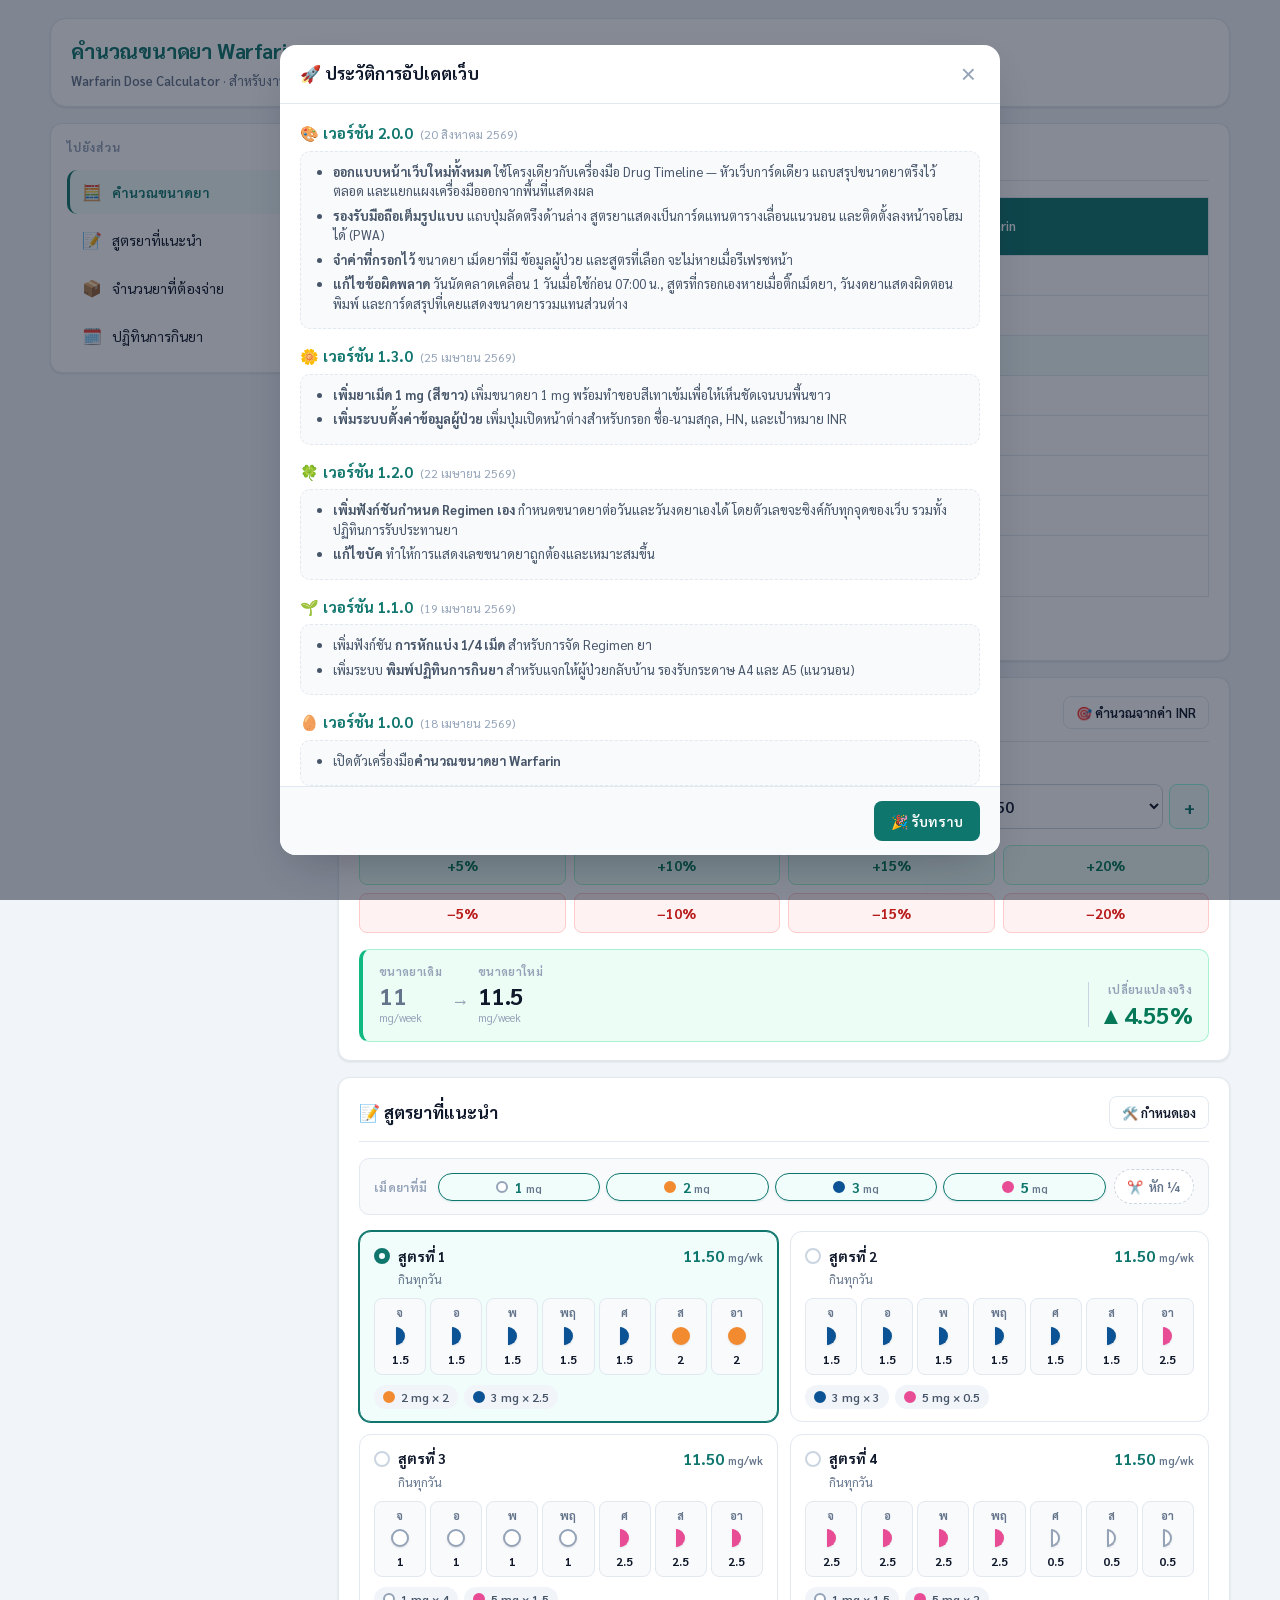
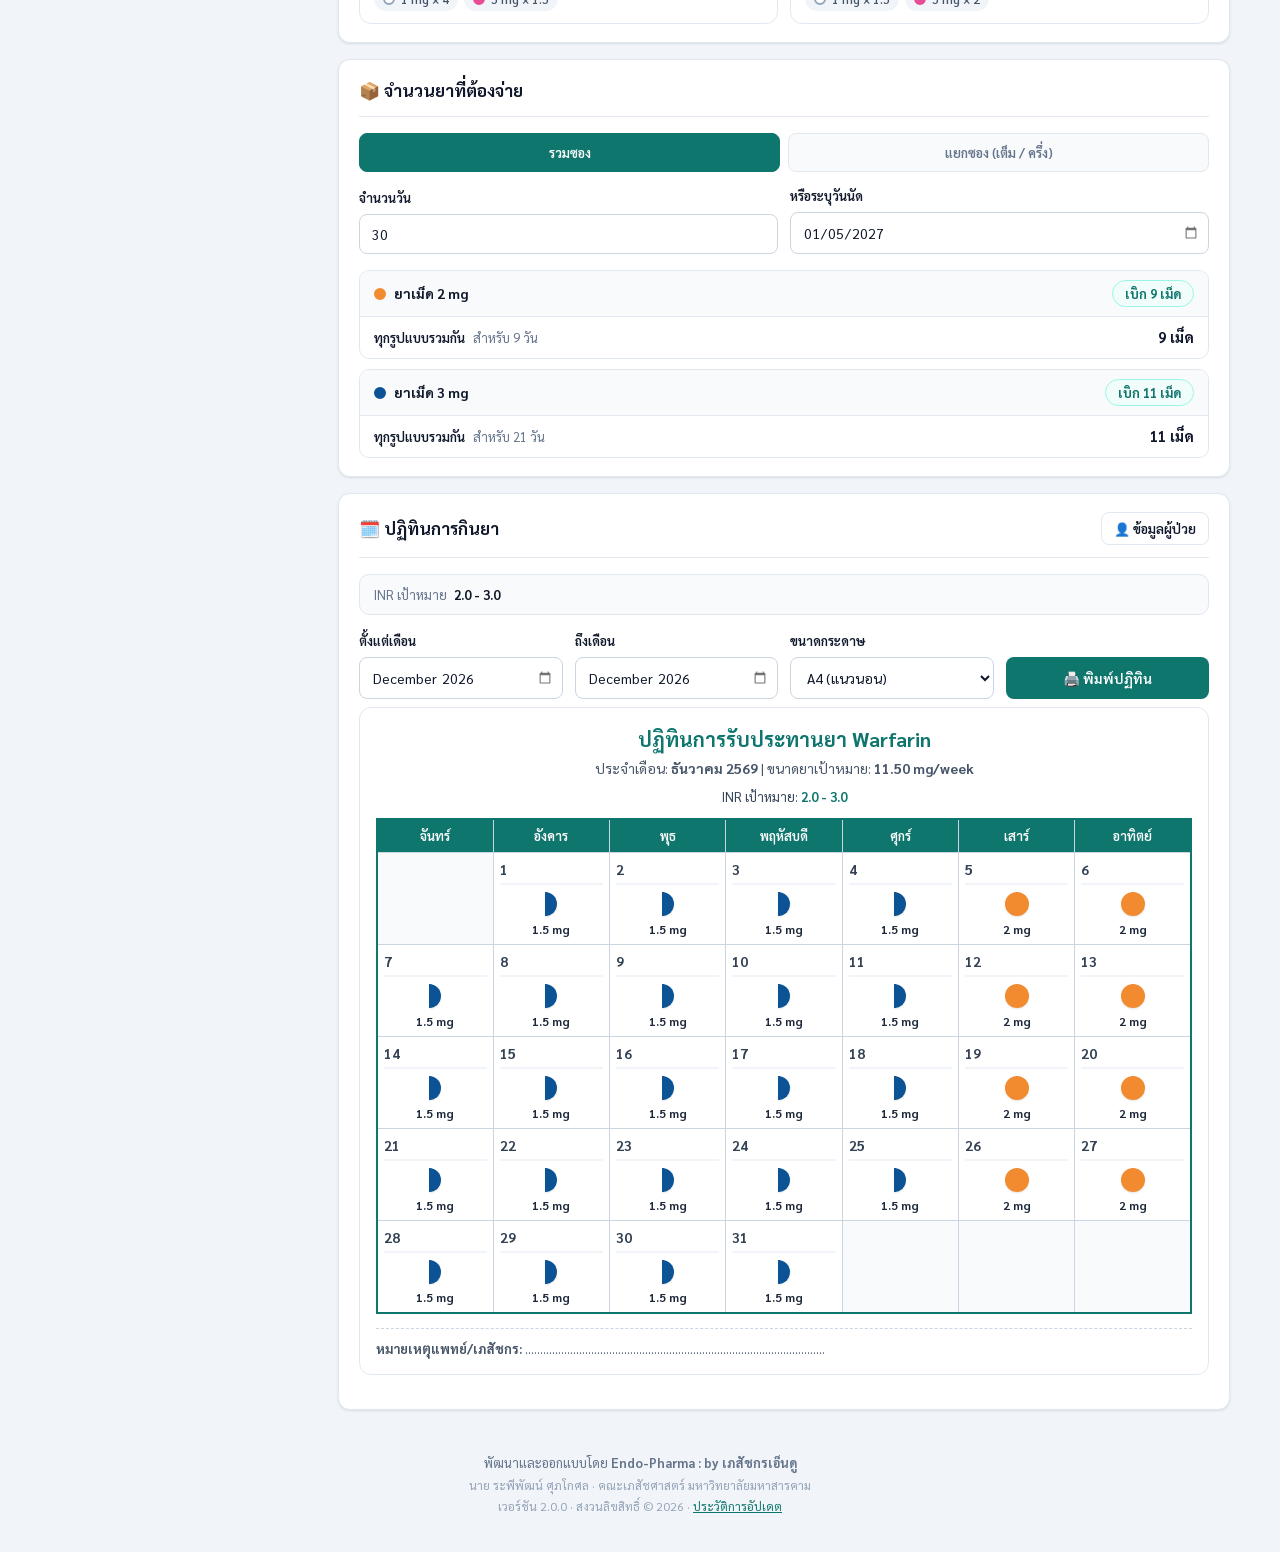
==== commit fa625ff0: "Add files via upload" ====
--- a/Index.html
+++ b/Index.html
@@ -211,6 +211,10 @@
             <button class="link-btn" onclick="openChangelog()">ประวัติการอัปเดต</button>
         </p>
     </footer>
+</div>
+
+<div id="visitorBadge" class="visitor-badge" hidden title="จำนวนผู้เข้าชมทั้งหมด">
+    👁 <span id="visitorCount">–</span>
 </div>
 
 <nav class="bottom-bar">
@@ -308,6 +312,7 @@
 <script src="js/ui-calendar.js"></script>
 <script src="js/ui-modals.js"></script>
 <script src="js/ui-custom-regimen.js"></script>
+<script src="js/visitor-counter.js"></script>
 <script src="js/main.js"></script>
 </body>
 </html>
--- a/css/styles.css
+++ b/css/styles.css
@@ -149,6 +149,15 @@
     box-shadow: 0 0 0 3px rgba(15, 118, 110, 0.15);
 }
 
+/* ไอคอนปฏิทินอยู่ท้ายกล่องเนื้อหา ถ้าไม่ลด padding ขวาและเว้นระยะ มันจะชิดข้อความจนอ่านยากบนจอแคบ */
+input[type="date"], input[type="month"] { padding-right: 8px; }
+input[type="date"]::-webkit-calendar-picker-indicator,
+input[type="month"]::-webkit-calendar-picker-indicator {
+    margin-left: 8px; opacity: 0.55; cursor: pointer;
+}
+input[type="date"]:hover::-webkit-calendar-picker-indicator,
+input[type="month"]:hover::-webkit-calendar-picker-indicator { opacity: 1; }
+
 .inr-row { display: flex; align-items: center; gap: 10px; }
 .inr-dash { color: #94a3b8; font-weight: 700; }
 
@@ -655,21 +664,36 @@
 .bottom-bar a small { font-size: 11px; font-weight: 600; }
 .bottom-bar a.is-active { color: var(--primary); border-top-color: var(--primary); }
 
+/* ── ป้ายจำนวนผู้เข้าชม ── */
+.visitor-badge {
+    position: fixed; bottom: 12px; left: 12px; z-index: 500;
+    display: inline-flex; align-items: center; gap: 5px;
+    padding: 5px 11px; border-radius: 999px;
+    background: rgba(15, 118, 110, 0.92); color: #fff;
+    font-size: 12px; font-weight: 600; line-height: 1;
+    box-shadow: 0 4px 12px -4px rgba(15, 23, 42, 0.35);
+    pointer-events: none; user-select: none;
+}
+
 /* ── ท้ายเว็บ ── */
 .app-footer { text-align: center; margin-top: 24px; padding: 16px; font-size: 13px; color: var(--muted); }
 .app-footer p { margin: 3px 0; }
 .footer-muted { color: #94a3b8; font-size: 12px; }
 
 /* ═══════════ จอแคบ ═══════════ */
+/* แท็บเล็ตใช้โครงเดียวกับมือถือ — แถบล่างแทนแผงข้าง และช่องกรอกเรียงสองคอลัมน์ทุกแถว
+   ไม่งั้นแถวที่มี 2 ช่องจะกว้างเป็นสองเท่าของแถวที่มี 4 ช่อง ดูขนาดไม่เข้ากัน */
 @media (max-width: 1024px) {
     .workbench { grid-template-columns: 1fr; }
-    .side-panel { position: static; }
-    .side-nav { display: grid; grid-template-columns: repeat(4, 1fr); gap: 6px; }
-    .nav-item {
-        flex-direction: column; gap: 4px; text-align: center; font-size: 12px;
-        border-left: 0; border-bottom: 3px solid transparent; border-radius: 10px 10px 0 0;
-    }
-    .nav-item.is-active { border-left: 0; border-bottom-color: var(--primary); }
+    .side-panel { display: none; }
+    .bottom-bar { display: flex; }
+    body { padding-bottom: 76px; }
+
+    .field-row { display: grid; grid-template-columns: 1fr 1fr; align-items: end; }
+    .field-action .btn { height: 44px; }
+
+    /* ยกป้ายขึ้นเหนือแถบล่างที่ตรึงอยู่ ไม่งั้นถูกบัง */
+    .visitor-badge { bottom: calc(70px + env(safe-area-inset-bottom)); }
 }
 
 @media (max-width: 700px) {
@@ -678,9 +702,6 @@
     .app-header { padding: 14px 16px; }
     .app-title { font-size: 18px; }
     .app-tagline { display: none; }
-
-    /* ทางลัดซ้ำกับแถบล่างที่ตรึงอยู่แล้ว */
-    .side-panel { display: none; }
 
     .card { padding: 14px 14px; border-radius: var(--radius); }
 
@@ -717,8 +738,12 @@
     .rc-dose { font-size: 11px; }
 
     .field-row { gap: 10px; }
-    .field-row .field { flex: 1 1 140px; }
     .toggle-btn { font-size: 12px; padding: 10px 6px; }
+
+    /* ชื่อเดือนไทยที่ยาวที่สุด (พฤศจิกายน / กุมภาพันธ์) ชนไอคอนปฏิทินบนจอแคบ */
+    input[type="date"], input[type="month"] { font-size: 13px; padding-left: 10px; padding-right: 6px; }
+    input[type="date"]::-webkit-calendar-picker-indicator,
+    input[type="month"]::-webkit-calendar-picker-indicator { margin-left: 6px; }
 
     .dl-text { gap: 4px 8px; }
     .dl-days, .dl-note { font-size: 12px; }
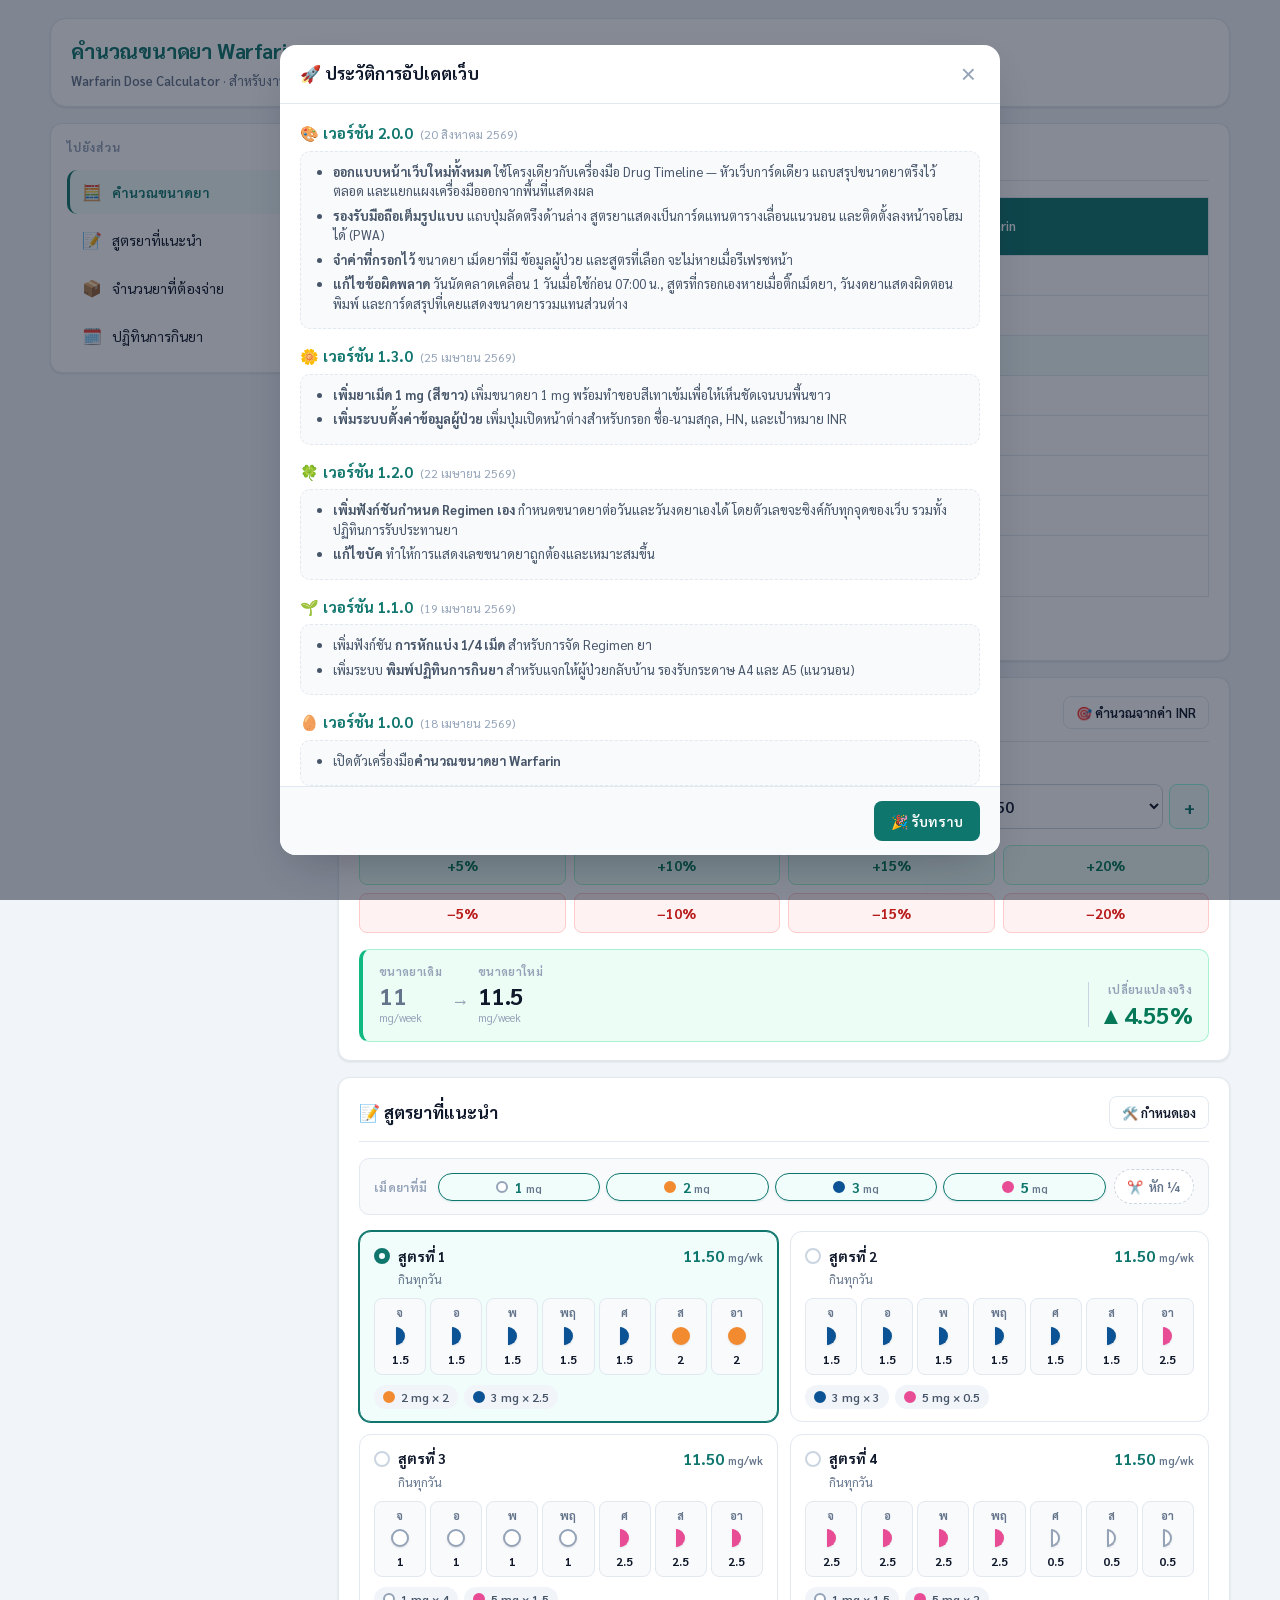
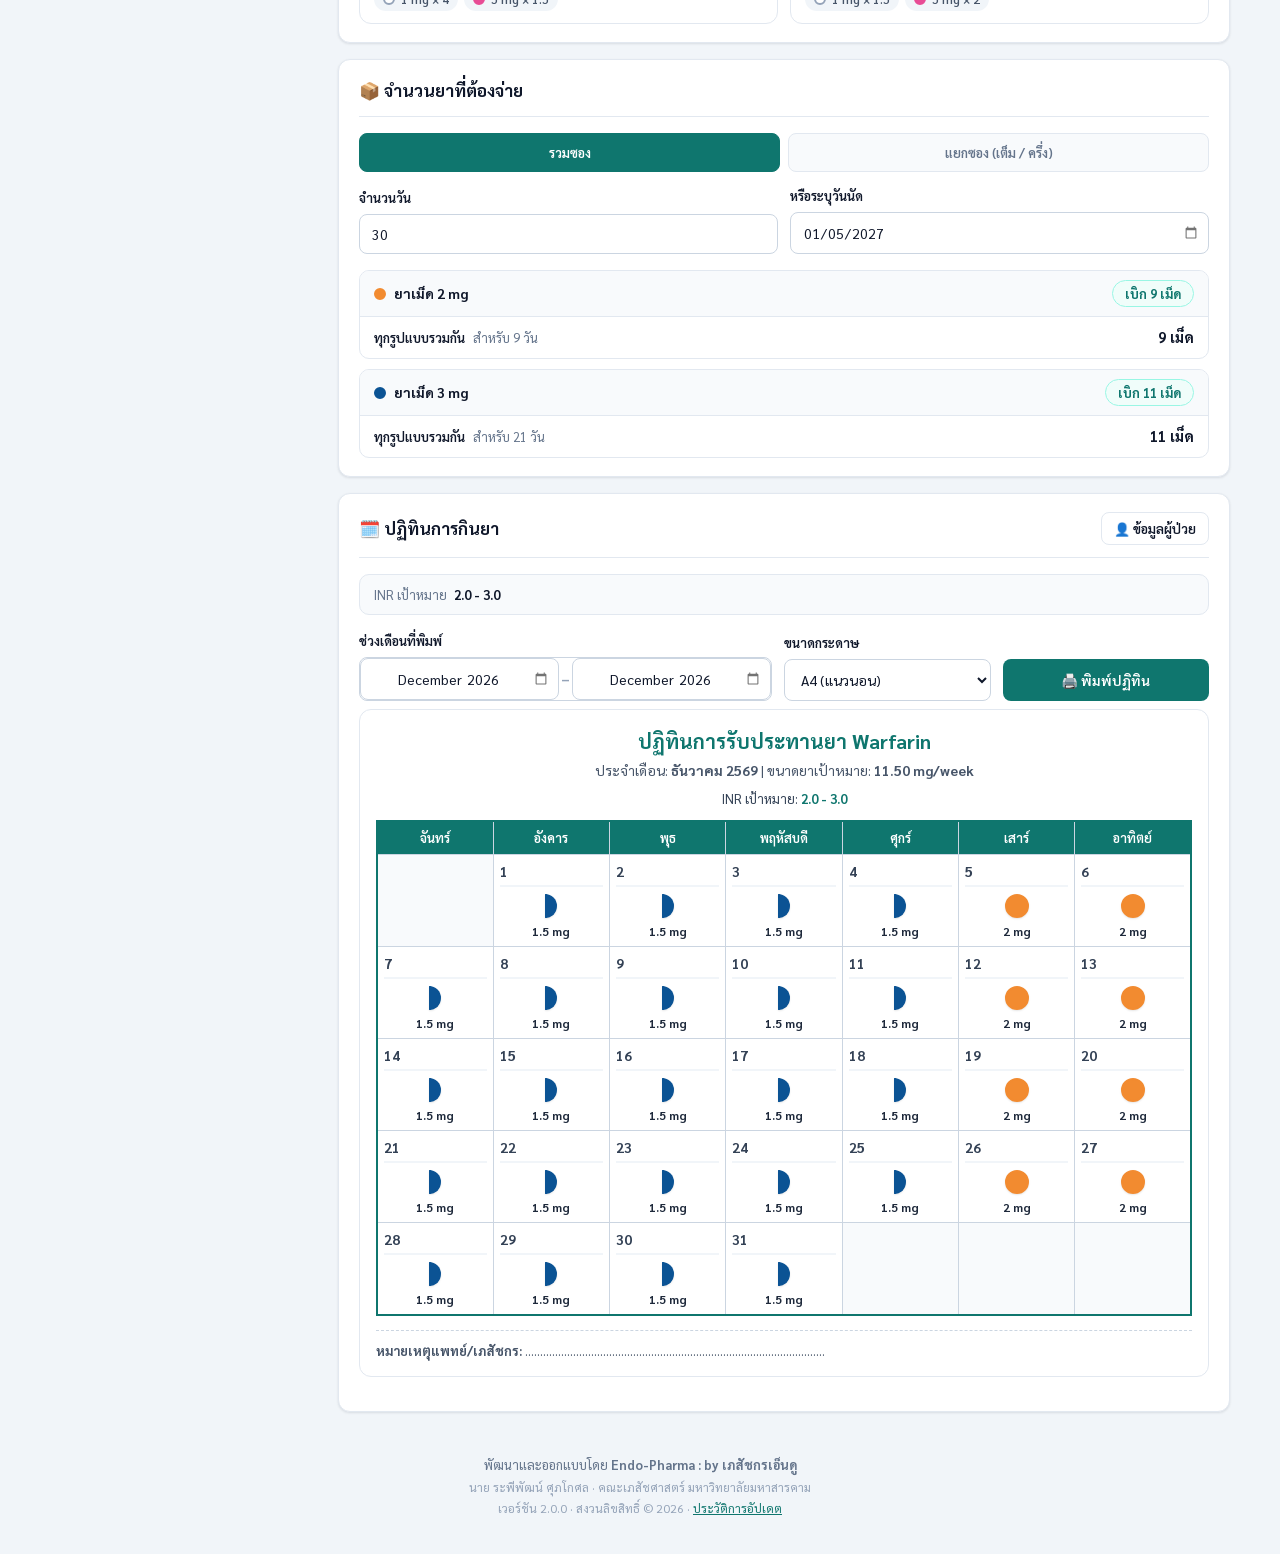
==== commit 13b5ec1a: "Add files via upload" ====
--- a/Index.html
+++ b/Index.html
@@ -177,13 +177,13 @@
                 <div class="patient-strip" id="patientStrip"></div>
 
                 <div class="field-row">
-                    <div class="field">
-                        <label for="startMonth">ตั้งแต่เดือน</label>
-                        <input type="month" id="startMonth" onchange="onCalendarRangeChange()">
-                    </div>
-                    <div class="field">
-                        <label for="endMonth">ถึงเดือน</label>
-                        <input type="month" id="endMonth" onchange="onCalendarRangeChange()">
+                    <div class="field field-wide">
+                        <label for="startMonth">ช่วงเดือนที่พิมพ์</label>
+                        <div class="range-box">
+                            <input type="month" id="startMonth" aria-label="ตั้งแต่เดือน" onchange="onCalendarRangeChange()">
+                            <span class="range-dash" aria-hidden="true">–</span>
+                            <input type="month" id="endMonth" aria-label="ถึงเดือน" onchange="onCalendarRangeChange()">
+                        </div>
                     </div>
                     <div class="field">
                         <label for="paperSize">ขนาดกระดาษ</label>
--- a/css/styles.css
+++ b/css/styles.css
@@ -23,7 +23,9 @@
 /* จำเป็นเพราะหลายคลาสตั้ง display เอง ซึ่งจะทับ hidden ของเบราว์เซอร์ */
 [hidden] { display: none !important; }
 
-html { scroll-behavior: smooth; }
+/* iOS ขยายตัวอักษรเองในกล่องที่กว้างไม่เท่าจอ (ปฏิทินใช้ zoom + min-width 560px)
+   ทำให้หัวปฏิทินตัวโตผิดสัดส่วนกับตาราง — ต้องปิดทิ้งทั้งหน้า */
+html { scroll-behavior: smooth; -webkit-text-size-adjust: 100%; text-size-adjust: 100%; }
 .card { scroll-margin-top: 14px; }
 
 body {
@@ -131,11 +133,27 @@
 .card-head h2 { font-size: 17px; font-weight: 700; }
 
 /* ── ฟอร์ม ── */
-.field { display: flex; flex-direction: column; gap: 6px; min-width: 0; flex: 1; }
-.field label { font-size: 13px; font-weight: 600; color: var(--ink); }
-.field-row { display: flex; gap: 12px; flex-wrap: wrap; align-items: flex-end; }
+/* เว้นระยะด้วย padding ของลูกแทน gap — WebView บนมือถือรุ่นเก่าไม่รองรับ gap ของ flex
+   ทำให้ช่องกรอกสองช่องมาชนกันจนดูเหมือนกล่องเดียว */
+.field { display: flex; flex-direction: column; min-width: 0; flex: 1; }
+.field label { font-size: 13px; font-weight: 600; color: var(--ink); margin-bottom: 6px; }
+.field-row { display: flex; flex-wrap: wrap; align-items: flex-end; margin: -6px; }
+.field-row > * { padding: 6px; }
+/* ช่องคู่กินที่มากกว่าช่องเดี่ยว ไม่งั้นชื่อเดือนไทยที่ยาวถูกตัดบนจอกว้าง */
+.field-wide { flex: 2; }
 .field-action { justify-content: flex-end; }
 .field-action .btn { width: 100%; height: 42px; }
+
+/* ช่วงค่าสองช่องในกรอบเดียว — ใช้กับช่วงเดือนของปฏิทิน */
+.range-box {
+    display: flex; align-items: center;
+    border: 1px solid #cbd5e1; border-radius: 8px; background: #fff;
+    transition: border-color 0.15s, box-shadow 0.15s;
+}
+.range-box:focus-within { border-color: var(--primary); box-shadow: 0 0 0 3px rgba(15, 118, 110, 0.15); }
+.range-box input { border: none; background: transparent; text-align: center; min-width: 0; }
+.range-box input:focus { box-shadow: none; }
+.range-dash { flex: 0 0 auto; padding: 0 2px; color: #94a3b8; font-weight: 700; }
 
 input[type="text"], input[type="number"], input[type="date"], input[type="month"], select {
     padding: 10px 12px;
@@ -162,8 +180,8 @@
 .inr-dash { color: #94a3b8; font-weight: 700; }
 
 /* ── ตัวปรับค่าขึ้น-ลง ── */
-.stepper { display: flex; align-items: stretch; gap: 6px; }
-.stepper select { flex: 1; text-align: center; font-size: 16px; font-weight: 600; }
+.stepper { display: flex; align-items: stretch; }
+.stepper select { flex: 1; margin: 0 6px; text-align: center; font-size: 16px; font-weight: 600; }
 .stepper-btn {
     width: 40px; flex-shrink: 0;
     background: var(--primary-soft); border: 1px solid var(--primary-line); border-radius: 8px;
@@ -173,8 +191,8 @@
 .stepper-btn:hover { background: var(--primary); color: #fff; }
 
 .dose-inputs { display: grid; grid-template-columns: 1fr 1fr; gap: 14px; margin-bottom: 16px; }
-.dose-field { display: flex; flex-direction: column; gap: 6px; }
-.dose-field label { font-size: 13px; font-weight: 600; color: var(--ink); }
+.dose-field { display: flex; flex-direction: column; }
+.dose-field label { font-size: 13px; font-weight: 600; color: var(--ink); margin-bottom: 6px; }
 
 /* ── ปุ่มเปอร์เซ็นต์ ── */
 .pct-grid { display: grid; grid-template-columns: repeat(4, 1fr); gap: 8px; }
@@ -690,6 +708,7 @@
     body { padding-bottom: 76px; }
 
     .field-row { display: grid; grid-template-columns: 1fr 1fr; align-items: end; }
+    .field-wide { grid-column: 1 / -1; }
     .field-action .btn { height: 44px; }
 
     /* ยกป้ายขึ้นเหนือแถบล่างที่ตรึงอยู่ ไม่งั้นถูกบัง */
@@ -737,8 +756,17 @@
     .rc-day-name { font-size: 10px; }
     .rc-dose { font-size: 11px; }
 
-    .field-row { gap: 10px; }
+    .field-row { margin: -5px; }
+    .field-row > * { padding: 5px; }
     .toggle-btn { font-size: 12px; padding: 10px 6px; }
+
+    /* ตารางแนวทางต้องอ่านครบในจอเดียว ไม่ต้องเลื่อนซ้ายขวา */
+    .guideline-table { min-width: 0; table-layout: fixed; }
+    .guideline-table th, .guideline-table td { padding: 7px 4px; font-size: 12px; }
+    .guideline-table th { font-size: 11.5px; }
+    /* table-layout: fixed ยึดความกว้างจากแถวหัวตารางอย่างเดียว */
+    .guideline-table th:nth-child(1), .guideline-table th:nth-child(2) { width: 21%; }
+    .text-small { font-size: 11px; }
 
     /* ชื่อเดือนไทยที่ยาวที่สุด (พฤศจิกายน / กุมภาพันธ์) ชนไอคอนปฏิทินบนจอแคบ */
     input[type="date"], input[type="month"] { font-size: 13px; padding-left: 10px; padding-right: 6px; }
